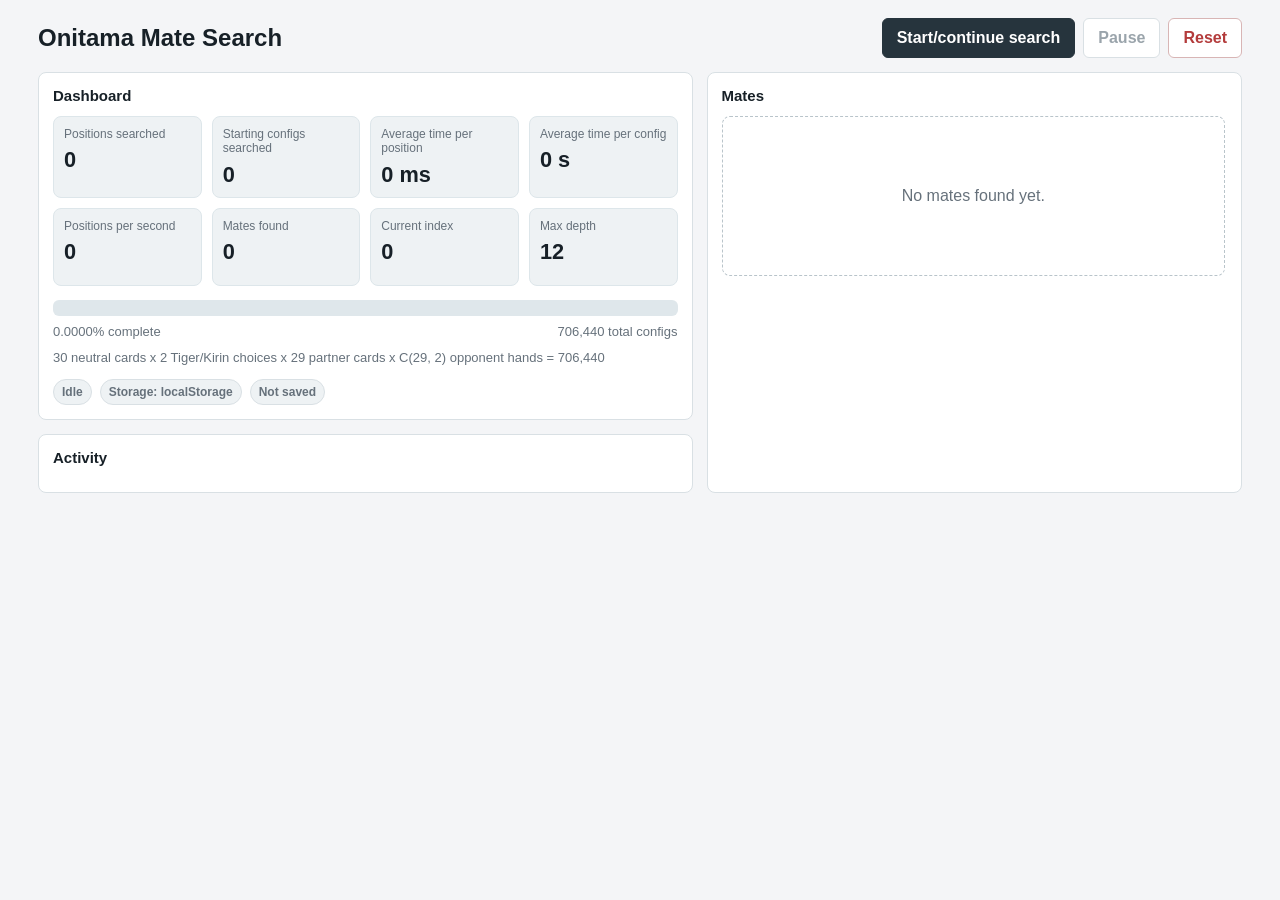
==== matesearch.html @ 2a1e27db "mate finder and small improvements." ====
<!doctype html>
<html lang="en">
<head>
	<meta charset="utf-8">
	<meta name="viewport" content="width=device-width, initial-scale=1">
	<title>Onitama Mate Search</title>
	<style>
		:root {
			color-scheme: light;
			--page: #f4f5f7;
			--panel: #ffffff;
			--panel-soft: #eef2f4;
			--text: #172027;
			--muted: #66717b;
			--line: #d9e0e4;
			--red: #b33b3b;
			--blue: #2d65a3;
			--green: #2f7d55;
			--ink: #26343d;
			--focus: #006d8f;
		}

		* {
			box-sizing: border-box;
		}

		body {
			margin: 0;
			background: var(--page);
			color: var(--text);
			font-family: Arial, Helvetica, sans-serif;
			letter-spacing: 0;
		}

		button {
			border: 1px solid var(--line);
			border-radius: 6px;
			background: #fff;
			color: var(--text);
			cursor: pointer;
			font: inherit;
			font-weight: 700;
			padding: 10px 14px;
		}

		button:disabled {
			color: #9aa4ab;
			cursor: not-allowed;
		}

		button.primary {
			background: var(--ink);
			border-color: var(--ink);
			color: #fff;
		}

		button.danger {
			border-color: #d8b5b5;
			color: var(--red);
		}

		.shell {
			margin: 0 auto;
			max-width: 1240px;
			padding: 18px;
		}

		.topbar {
			align-items: center;
			display: flex;
			gap: 12px;
			justify-content: space-between;
			margin-bottom: 14px;
		}

		h1 {
			font-size: 24px;
			line-height: 1.15;
			margin: 0;
		}

		.actions {
			display: flex;
			flex-wrap: wrap;
			gap: 8px;
			justify-content: flex-end;
		}

		.layout {
			display: grid;
			gap: 14px;
			grid-template-columns: minmax(0, 1.1fr) minmax(360px, 0.9fr);
		}

		.panel {
			background: var(--panel);
			border: 1px solid var(--line);
			border-radius: 8px;
			padding: 14px;
		}

		.panel h2 {
			font-size: 15px;
			margin: 0 0 12px;
		}

		.metricGrid {
			display: grid;
			gap: 10px;
			grid-template-columns: repeat(4, minmax(0, 1fr));
		}

		.metric {
			background: var(--panel-soft);
			border: 1px solid #dde6ea;
			border-radius: 8px;
			min-height: 78px;
			padding: 10px;
		}

		.metricLabel {
			color: var(--muted);
			font-size: 12px;
			line-height: 1.2;
			margin-bottom: 8px;
		}

		.metricValue {
			font-size: clamp(17px, 1.7vw, 23px);
			font-weight: 800;
			line-height: 1.05;
			overflow-wrap: normal;
			white-space: nowrap;
		}

		.progressTrack {
			background: #dfe7eb;
			border-radius: 6px;
			height: 16px;
			overflow: hidden;
		}

		.progressBar {
			background: linear-gradient(90deg, var(--blue), var(--green));
			height: 100%;
			width: 0%;
		}

		.progressMeta {
			color: var(--muted);
			display: flex;
			flex-wrap: wrap;
			font-size: 13px;
			gap: 12px;
			justify-content: space-between;
			margin-top: 8px;
		}

		.statusLine {
			align-items: center;
			display: flex;
			flex-wrap: wrap;
			gap: 8px;
			margin-top: 12px;
		}

		.badge {
			background: #eef2f4;
			border: 1px solid var(--line);
			border-radius: 999px;
			color: var(--muted);
			font-size: 12px;
			font-weight: 700;
			padding: 5px 8px;
		}

		.badge.running {
			background: #e8f4ee;
			border-color: #b9d8c8;
			color: var(--green);
		}

		.badge.red {
			background: #f7ebeb;
			border-color: #dfbcbc;
			color: var(--red);
		}

		.formula {
			color: var(--muted);
			font-size: 13px;
			line-height: 1.45;
			margin-top: 10px;
		}

		.mateList {
			display: grid;
			gap: 8px;
			max-height: calc(100vh - 176px);
			overflow: auto;
			padding-right: 2px;
		}

		.emptyState {
			align-items: center;
			border: 1px dashed #b9c4ca;
			border-radius: 8px;
			color: var(--muted);
			display: flex;
			min-height: 160px;
			justify-content: center;
			padding: 16px;
			text-align: center;
		}

		.mateRow {
			background: #fff;
			border: 1px solid var(--line);
			border-radius: 8px;
			cursor: pointer;
			display: grid;
			gap: 8px;
			padding: 10px;
			text-align: left;
		}

		.mateRow:hover,
		.mateRow:focus {
			border-color: var(--focus);
			outline: none;
		}

		.mateHeader {
			align-items: center;
			display: flex;
			gap: 8px;
			justify-content: space-between;
		}

		.mateTitle {
			font-size: 14px;
			font-weight: 800;
		}

		.mateMeta {
			color: var(--muted);
			font-size: 12px;
			line-height: 1.35;
		}

		.cardStrip {
			display: flex;
			flex-wrap: wrap;
			gap: 6px;
		}

		.cardPill {
			align-items: center;
			background: #f7f8f9;
			border: 1px solid var(--line);
			border-radius: 999px;
			display: inline-flex;
			font-size: 12px;
			font-weight: 700;
			gap: 5px;
			max-width: 170px;
			padding: 3px 8px 3px 4px;
		}

		.cardThumb {
			background-color: #d8e0e5;
			background-position: center;
			background-size: cover;
			border-radius: 999px;
			height: 22px;
			width: 22px;
		}

		.logPanel {
			color: var(--muted);
			font-family: Consolas, "Courier New", monospace;
			font-size: 12px;
			line-height: 1.45;
			max-height: 132px;
			overflow: auto;
			white-space: pre-wrap;
		}

		@media (max-width: 920px) {
			.layout {
				grid-template-columns: 1fr;
			}

			.metricGrid {
				grid-template-columns: repeat(2, minmax(0, 1fr));
			}
		}

		@media (max-width: 560px) {
			.shell {
				padding: 12px;
			}

			.topbar {
				align-items: stretch;
				flex-direction: column;
			}

			.actions {
				justify-content: flex-start;
			}

			.metricGrid {
				grid-template-columns: 1fr;
			}
		}
	</style>
</head>
<body>
	<div class="shell">
		<header class="topbar">
			<h1>Onitama Mate Search</h1>
			<div class="actions">
				<button id="startButton" class="primary" type="button">Start/continue search</button>
				<button id="pauseButton" type="button" disabled>Pause</button>
				<button id="resetButton" class="danger" type="button">Reset</button>
			</div>
		</header>

		<div class="layout">
			<div>
				<section class="panel">
					<h2>Dashboard</h2>
					<div class="metricGrid">
						<div class="metric">
							<div class="metricLabel">Positions searched</div>
							<div id="positionsSearched" class="metricValue">0</div>
						</div>
						<div class="metric">
							<div class="metricLabel">Starting configs searched</div>
							<div id="configsSearched" class="metricValue">0</div>
						</div>
						<div class="metric">
							<div class="metricLabel">Average time per position</div>
							<div id="avgPositionTime" class="metricValue">0 ms</div>
						</div>
						<div class="metric">
							<div class="metricLabel">Average time per config</div>
							<div id="avgConfigTime" class="metricValue">0 s</div>
						</div>
						<div class="metric">
							<div class="metricLabel">Positions per second</div>
							<div id="positionsPerSecond" class="metricValue">0</div>
						</div>
						<div class="metric">
							<div class="metricLabel">Mates found</div>
							<div id="matesFound" class="metricValue">0</div>
						</div>
						<div class="metric">
							<div class="metricLabel">Current index</div>
							<div id="currentIndex" class="metricValue">0</div>
						</div>
						<div class="metric">
							<div class="metricLabel">Max depth</div>
							<div id="maxDepth" class="metricValue">12</div>
						</div>
					</div>

					<div style="margin-top: 14px;">
						<div class="progressTrack" aria-label="Search progress">
							<div id="progressBar" class="progressBar"></div>
						</div>
						<div class="progressMeta">
							<span id="percentComplete">0.0000% complete</span>
							<span id="totalConfigs">0 total configs</span>
						</div>
						<div class="formula" id="configFormula"></div>
						<div class="statusLine">
							<span id="runStatus" class="badge">Idle</span>
							<span id="storageStatus" class="badge">Storage pending</span>
							<span id="lastSaved" class="badge">Not saved</span>
						</div>
					</div>
				</section>

				<section class="panel" style="margin-top: 14px;">
					<h2>Activity</h2>
					<div id="activityLog" class="logPanel"></div>
				</section>
			</div>

			<section class="panel">
				<h2>Mates</h2>
				<div id="mateList" class="mateList"></div>
			</section>
		</div>
	</div>

	<script id="mateSearchWorker" type="javascript/worker">
const RED = 1;
const BLUE = -1;
const EMPTY = 0;
const RED_PAWN = 1;
const RED_MASTER = 2;
const BLUE_PAWN = -1;
const BLUE_MASTER = -2;
const TIGER = 1;
const KIRIN = 21;
const BLUE_TEMPLE = 2;
const RED_TEMPLE = 22;
const MATE_SCORE = 1000000;
const TT_EXACT = 0;
const TT_LOWER = 1;
const TT_UPPER = 2;
const TOTAL_CONFIGS = 706440;
const STARTING_BOARD_STATE = "ppmpp" + "e".repeat(15) + "PPMPP";
const START_BOARD = new Int8Array([
	BLUE_PAWN, BLUE_PAWN, BLUE_MASTER, BLUE_PAWN, BLUE_PAWN,
	EMPTY, EMPTY, EMPTY, EMPTY, EMPTY,
	EMPTY, EMPTY, EMPTY, EMPTY, EMPTY,
	EMPTY, EMPTY, EMPTY, EMPTY, EMPTY,
	RED_PAWN, RED_PAWN, RED_MASTER, RED_PAWN, RED_PAWN
]);
const CARD_NAMES = [
	"monkey", "tiger", "dragon", "crab", "elephant", "mantis", "crane", "boar",
	"horse", "ox", "cobra", "eel", "rooster", "goose", "frog", "rabbit",
	"fox", "dog", "giraffe", "panda", "bear", "kirin", "sea snake", "viper",
	"phoenix", "mouse", "rat", "turtle", "tanuki", "iguana", "sable", "otter"
];
const CARD_START_COLORS = [
	BLUE, BLUE, RED, BLUE, RED, RED, BLUE, RED,
	RED, BLUE, RED, BLUE, RED, BLUE, RED, BLUE,
	RED, BLUE, BLUE, RED, BLUE, RED, BLUE, RED,
	BLUE, BLUE, RED, RED, BLUE, RED, BLUE, RED
];
const RAW_CARD_MOVES = [
	["fr","br","fl","bl"],
	["ff","b"],
	["frr","fll","br","bl"],
	["f","rr","ll"],
	["l","r","fl","fr"],
	["fl","fr","b"],
	["f","br","bl"],
	["l","r","f"],
	["l","f","b"],
	["r","b","f"],
	["l","br","fr"],
	["r","bl","fl"],
	["l","r","bl","fr"],
	["l","r","fl","br"],
	["ll","br","fl"],
	["bl","rr","fr"],
	["fr","r","br"],
	["fl","l","bl"],
	["frr","fll","b"],
	["f","fr","bl"],
	["fl","f","br"],
	["ffl","ffr","bb"],
	["f","rr","bl"],
	["f","ll","br"],
	["ll","rr","fr","fl"],
	["r","f","bl"],
	["l","f","br"],
	["rr","ll","bl","br"],
	["f","frr","bl"],
	["f","fll","br"],
	["ll","bl","fr"],
	["rr","br","fl"]
];

let moveTable = null;
let zobrist = null;
let shouldStop = false;

function twoDigit(value){
	return value < 10 ? "0" + value : String(value);
}

function colorChar(color){
	return color == RED ? "R" : "B";
}

function cardLabel(card){
	return twoDigit(card) + ":" + CARD_NAMES[card];
}

function sortedPair(a, b){
	return a <= b ? [a, b] : [b, a];
}

function moveVector(rawMove){
	let forward = 0;
	let backward = 0;
	let right = 0;
	let left = 0;
	for(let i = 0; i < rawMove.length; i++){
		const part = rawMove[i];
		if(part == "f") forward++;
		else if(part == "b") backward++;
		else if(part == "r") right++;
		else if(part == "l") left++;
	}
	return {forward, backward, right, left};
}

function buildMoveTable(){
	const tables = [];
	for(const color of [RED, BLUE]){
		const colorTable = [];
		for(let card = 0; card < RAW_CARD_MOVES.length; card++){
			const cardTable = [];
			for(let square = 0; square < 25; square++){
				const row = Math.floor(square / 5);
				const col = square % 5;
				const targets = [];
				for(const rawMove of RAW_CARD_MOVES[card]){
					const vector = moveVector(rawMove);
					let targetRow;
					let targetCol;
					if(color == BLUE){
						targetRow = row + vector.forward - vector.backward;
						targetCol = col - vector.right + vector.left;
					} else {
						targetRow = row - vector.forward + vector.backward;
						targetCol = col + vector.right - vector.left;
					}
					if(targetRow >= 0 && targetRow < 5 && targetCol >= 0 && targetCol < 5){
						targets.push(targetRow * 5 + targetCol);
					}
				}
				cardTable[square] = targets;
			}
			colorTable[card] = cardTable;
		}
		tables.push(colorTable);
	}
	return tables;
}

function createZobrist(){
	let seed = 0x9e3779b9;
	const nextRand32 = () => {
		seed = (seed + 0x6d2b79f5) | 0;
		let t = seed;
		t = Math.imul(t ^ (t >>> 15), t | 1);
		t ^= t + Math.imul(t ^ (t >>> 7), t | 61);
		return (t ^ (t >>> 14)) >>> 0;
	};
	const pieceA = [];
	const pieceB = [];
	for(let square = 0; square < 25; square++){
		pieceA[square] = [];
		pieceB[square] = [];
		for(let piece = 0; piece < 5; piece++){
			pieceA[square][piece] = nextRand32();
			pieceB[square][piece] = nextRand32();
		}
	}
	const cardA = [];
	const cardB = [];
	for(let slot = 0; slot < 5; slot++){
		cardA[slot] = [];
		cardB[slot] = [];
		for(let card = 0; card < 32; card++){
			cardA[slot][card] = nextRand32();
			cardB[slot][card] = nextRand32();
		}
	}
	return {
		pieceA,
		pieceB,
		cardA,
		cardB,
		turnA: [nextRand32(), nextRand32()],
		turnB: [nextRand32(), nextRand32()]
	};
}

function ensureTables(){
	if(!moveTable) moveTable = buildMoveTable();
	if(!zobrist) zobrist = createZobrist();
}

function pieceIndex(piece){
	if(piece == RED_PAWN) return 1;
	if(piece == RED_MASTER) return 2;
	if(piece == BLUE_PAWN) return 3;
	if(piece == BLUE_MASTER) return 4;
	return 0;
}

function xorPiece(search, square, piece){
	const index = pieceIndex(piece);
	if(index == 0) return;
	search.hashA = (search.hashA ^ zobrist.pieceA[square][index]) >>> 0;
	search.hashB = (search.hashB ^ zobrist.pieceB[square][index]) >>> 0;
}

function xorCard(search, slot, card){
	search.hashA = (search.hashA ^ zobrist.cardA[slot][card]) >>> 0;
	search.hashB = (search.hashB ^ zobrist.cardB[slot][card]) >>> 0;
}

function xorTurn(search, turn){
	const index = turn == RED ? 0 : 1;
	search.hashA = (search.hashA ^ zobrist.turnA[index]) >>> 0;
	search.hashB = (search.hashB ^ zobrist.turnB[index]) >>> 0;
}

function hashKey(search, ply){
	return search.hashA.toString(36) + ":" + search.hashB.toString(36) + ":" + ply;
}

function encodeMove(slot, start, target){
	return slot | (start << 3) | (target << 8);
}

function moveSlot(move){
	return move & 7;
}

function moveStart(move){
	return (move >> 3) & 31;
}

function moveTarget(move){
	return (move >> 8) & 31;
}

function createSearch(config){
	ensureTables();
	const search = {
		board: new Int8Array(START_BOARD),
		cards: new Int8Array([config.redCards[0], config.redCards[1], config.blueCards[0], config.blueCards[1], config.neutral]),
		turn: config.startingPlayer,
		root: config.startingPlayer,
		redMaster: RED_TEMPLE,
		blueMaster: BLUE_TEMPLE,
		hashA: 0,
		hashB: 0,
		tt: new Map()
	};
	for(let i = 0; i < 25; i++) xorPiece(search, i, search.board[i]);
	for(let i = 0; i < 5; i++) xorCard(search, i, search.cards[i]);
	xorTurn(search, search.turn);
	return search;
}

function terminalScore(search, ply){
	if(search.blueMaster < 0 || search.redMaster == BLUE_TEMPLE){
		return search.root == RED ? MATE_SCORE - ply : -MATE_SCORE + ply;
	}
	if(search.redMaster < 0 || search.blueMaster == RED_TEMPLE){
		return search.root == BLUE ? MATE_SCORE - ply : -MATE_SCORE + ply;
	}
	return null;
}

function generateMoves(search){
	const colorIndex = search.turn == RED ? 0 : 1;
	const firstSlot = search.turn == RED ? 0 : 2;
	const moves = [];
	for(let start = 0; start < 25; start++){
		const piece = search.board[start];
		if(piece == EMPTY) continue;
		if(search.turn == RED && piece < 0) continue;
		if(search.turn == BLUE && piece > 0) continue;
		for(let slot = firstSlot; slot < firstSlot + 2; slot++){
			const card = search.cards[slot];
			const targets = moveTable[colorIndex][card][start];
			for(let i = 0; i < targets.length; i++){
				const target = targets[i];
				const targetPiece = search.board[target];
				if(targetPiece == EMPTY || (targetPiece > 0) != (piece > 0)){
					moves.push(encodeMove(slot, start, target));
				}
			}
		}
	}
	return moves;
}

function moveHeuristic(search, move, ttMove){
	if(move == ttMove) return 100000000;
	const start = moveStart(move);
	const target = moveTarget(move);
	const movingPiece = search.board[start];
	const targetPiece = search.board[target];
	let score = 0;
	if(targetPiece != EMPTY) score += Math.abs(targetPiece) == 2 ? 50000 : 10000;
	if(search.turn == RED && movingPiece == RED_MASTER && target == BLUE_TEMPLE) score += 90000;
	if(search.turn == BLUE && movingPiece == BLUE_MASTER && target == RED_TEMPLE) score += 90000;
	if(target == 6 || target == 7 || target == 8 || target == 11 || target == 12 || target == 13 || target == 16 || target == 17 || target == 18) score += 25;
	return score;
}

function orderMoves(search, moves, ttMove){
	moves.sort((a, b) => moveHeuristic(search, b, ttMove) - moveHeuristic(search, a, ttMove));
}

function makeMove(search, move){
	const slot = moveSlot(move);
	const start = moveStart(move);
	const target = moveTarget(move);
	const movingPiece = search.board[start];
	const capturedPiece = search.board[target];
	const oldSlotCard = search.cards[slot];
	const oldNeutralCard = search.cards[4];
	const undo = {
		move,
		movingPiece,
		capturedPiece,
		oldSlotCard,
		oldNeutralCard,
		oldTurn: search.turn,
		oldRedMaster: search.redMaster,
		oldBlueMaster: search.blueMaster,
		hashA: search.hashA,
		hashB: search.hashB
	};

	xorPiece(search, start, movingPiece);
	if(capturedPiece != EMPTY) xorPiece(search, target, capturedPiece);
	search.board[start] = EMPTY;
	search.board[target] = movingPiece;
	xorPiece(search, target, movingPiece);

	if(movingPiece == RED_MASTER) search.redMaster = target;
	else if(movingPiece == BLUE_MASTER) search.blueMaster = target;
	if(capturedPiece == RED_MASTER) search.redMaster = -1;
	else if(capturedPiece == BLUE_MASTER) search.blueMaster = -1;

	xorCard(search, slot, oldSlotCard);
	xorCard(search, 4, oldNeutralCard);
	search.cards[slot] = oldNeutralCard;
	search.cards[4] = oldSlotCard;
	xorCard(search, slot, search.cards[slot]);
	xorCard(search, 4, search.cards[4]);

	xorTurn(search, search.turn);
	search.turn = -search.turn;
	xorTurn(search, search.turn);
	return undo;
}

function unmakeMove(search, undo){
	const move = undo.move;
	search.board[moveStart(move)] = undo.movingPiece;
	search.board[moveTarget(move)] = undo.capturedPiece;
	search.cards[moveSlot(move)] = undo.oldSlotCard;
	search.cards[4] = undo.oldNeutralCard;
	search.turn = undo.oldTurn;
	search.redMaster = undo.oldRedMaster;
	search.blueMaster = undo.oldBlueMaster;
	search.hashA = undo.hashA;
	search.hashB = undo.hashB;
}

function alphaBeta(search, depth, alpha, beta, ply, stats){
	stats.nodes++;
	if(stats.nodes >= stats.nextProgressNode){
		postMessage({
			type: "progress",
			index: stats.configIndex,
			activeNodes: stats.nodes,
			activeElapsedMs: performance.now() - stats.startedAt
		});
		while(stats.nodes >= stats.nextProgressNode){
			stats.nextProgressNode += stats.progressNodes;
		}
	}

	const terminal = terminalScore(search, ply);
	if(terminal !== null){
		stats.leaves++;
		return {score: terminal, move: 0};
	}
	if(depth == 0){
		stats.leaves++;
		return {score: 0, move: 0};
	}

	const alphaOrig = alpha;
	const betaOrig = beta;
	const key = hashKey(search, ply);
	const entry = search.tt.get(key);
	let ttMove = 0;
	if(entry){
		ttMove = entry.move;
		if(entry.depth >= depth){
			stats.ttHits++;
			if(entry.flag == TT_EXACT) return {score: entry.score, move: entry.move};
			if(entry.flag == TT_LOWER) alpha = Math.max(alpha, entry.score);
			else if(entry.flag == TT_UPPER) beta = Math.min(beta, entry.score);
			if(alpha >= beta) return {score: entry.score, move: entry.move};
		}
	}

	const moves = generateMoves(search);
	if(moves.length == 0){
		stats.leaves++;
		return {score: 0, move: 0};
	}
	orderMoves(search, moves, ttMove);

	const maximizing = search.turn == search.root;
	let bestMove = moves[0];
	let bestScore = maximizing ? -MATE_SCORE - 1 : MATE_SCORE + 1;
	for(let i = 0; i < moves.length; i++){
		const move = moves[i];
		const undo = makeMove(search, move);
		const child = alphaBeta(search, depth - 1, alpha, beta, ply + 1, stats);
		unmakeMove(search, undo);
		if(maximizing){
			if(child.score > bestScore){
				bestScore = child.score;
				bestMove = move;
			}
			alpha = Math.max(alpha, bestScore);
		} else {
			if(child.score < bestScore){
				bestScore = child.score;
				bestMove = move;
			}
			beta = Math.min(beta, bestScore);
		}
		if(alpha >= beta){
			stats.cutoffs++;
			break;
		}
	}

	let flag = TT_EXACT;
	if(bestScore <= alphaOrig) flag = TT_UPPER;
	else if(bestScore >= betaOrig) flag = TT_LOWER;
	search.tt.set(key, {depth, score: bestScore, flag, move: bestMove});
	return {score: bestScore, move: bestMove};
}

function describeMove(search, move){
	if(!move) return {};
	const slot = moveSlot(move);
	const start = moveStart(move);
	const target = moveTarget(move);
	return {
		color: colorChar(search.turn),
		card: cardLabel(search.cards[slot]),
		from: start,
		to: target,
		from_coord: squareCoord(start),
		to_coord: squareCoord(target)
	};
}

function squareCoord(square){
	return String.fromCharCode("A".charCodeAt(0) + (square % 5)) + (Math.floor(square / 5) + 1);
}

function configId(config){
	return "R" + twoDigit(config.redCards[0]) + twoDigit(config.redCards[1]) +
		"-B" + twoDigit(config.blueCards[0]) + twoDigit(config.blueCards[1]) +
		"-N" + twoDigit(config.neutral) + "-" + colorChar(config.startingPlayer);
}

function gameState(config){
	return STARTING_BOARD_STATE +
		twoDigit(config.redCards[0]) + "-" + twoDigit(config.redCards[1]) + "-" +
		twoDigit(config.blueCards[0]) + "-" + twoDigit(config.blueCards[1]) + "-" +
		twoDigit(config.neutral) + "X" + colorChar(config.startingPlayer);
}

function solveConfig(config, maxDepth, progressNodes){
	const search = createSearch(config);
	const startedAt = performance.now();
	const stats = {
		nodes: 0,
		leaves: 0,
		cutoffs: 0,
		ttHits: 0,
		startedAt,
		configIndex: config.index,
		progressNodes: Math.max(1, progressNodes),
		nextProgressNode: Math.max(1, progressNodes)
	};
	let best = {score: 0, move: 0};
	let foundDepth = 0;
	for(let depth = 1; depth <= maxDepth; depth++){
		best = alphaBeta(search, depth, 0, 1, 0, stats);
		if(best.score > 0){
			foundDepth = depth;
			break;
		}
	}
	const elapsedMs = performance.now() - startedAt;
	const result = {
		config_index: config.index,
		config_id: configId(config),
		game_state: gameState(config),
		starting_player: colorChar(config.startingPlayer),
		red_cards: config.redCards.map(cardLabel),
		blue_cards: config.blueCards.map(cardLabel),
		neutral: cardLabel(config.neutral),
		max_depth: maxDepth,
		nodes: stats.nodes,
		leaves: stats.leaves,
		cutoffs: stats.cutoffs,
		tt_hits: stats.ttHits,
		elapsed_ms: elapsedMs,
		mate_found: best.score > 0
	};
	if(best.score > 0){
		result.mate_plies = MATE_SCORE - best.score;
		result.search_depth = foundDepth;
		result.first_move = describeMove(search, best.move);
		result.principal_variation = extractPrincipalVariationFromSearch(config, foundDepth, search.tt);
	}
	return result;
}

function extractPrincipalVariationFromSearch(config, depth, tt){
	const search = createSearch(config);
	search.tt = tt;
	const line = [];
	for(let ply = 0; ply < depth; ply++){
		if(terminalScore(search, ply) !== null) break;
		const entry = search.tt.get(hashKey(search, ply));
		if(!entry || !entry.move) break;
		line.push(describeMove(search, entry.move));
		makeMove(search, entry.move);
	}
	return line;
}

function* iterConfigs(startIndex){
	let index = -1;
	const specials = [TIGER, KIRIN];
	const allCards = Array.from({length: 32}, (_, i) => i);
	for(const neutral of allCards){
		if(neutral == TIGER || neutral == KIRIN) continue;
		const startingPlayer = CARD_START_COLORS[neutral];
		const partners = allCards.filter(card => card != neutral && card != TIGER && card != KIRIN);
		for(const special of specials){
			for(const partner of partners){
				const startingHand = sortedPair(special, partner);
				const remaining = allCards.filter(card => card != neutral && card != startingHand[0] && card != startingHand[1]);
				for(let i = 0; i < remaining.length - 1; i++){
					for(let j = i + 1; j < remaining.length; j++){
						index++;
						if(index < startIndex) continue;
						const otherHand = [remaining[i], remaining[j]];
						yield {
							index,
							redCards: startingPlayer == RED ? startingHand : otherHand,
							blueCards: startingPlayer == BLUE ? startingHand : otherHand,
							neutral,
							startingPlayer
						};
					}
				}
			}
		}
	}
}

self.onmessage = function(event){
	const message = event.data;
	if(message.type == "stop"){
		shouldStop = true;
		return;
	}
	if(message.type != "start") return;
	shouldStop = false;
	ensureTables();
	const maxDepth = message.maxDepth || 12;
	const progressNodes = message.progressNodes || 100000;
	for(const config of iterConfigs(message.nextIndex || 0)){
		if(shouldStop) break;
		const result = solveConfig(config, maxDepth, progressNodes);
		postMessage({type: "result", result});
	}
	postMessage({type: shouldStop ? "paused" : "done"});
};
	</script>

	<script>
const TOTAL_CONFIGS = 706440;
const TOTAL_CONFIG_MATH = "30 neutral cards x 2 Tiger/Kirin choices x 29 partner cards x C(29, 2) opponent hands = 706,440";
const STORAGE_KEY = "onitamaMateSearch.progress.v1";
const STORAGE_FILE = "onitama-matesearch-progress.json";
const MAX_DEPTH = 12;
const PROGRESS_NODES = 100000;

let progress = createEmptyProgress();
let worker = null;
let active = {nodes: 0, elapsedMs: 0, index: 0};
let runStartedAt = 0;
let storageMode = "localStorage";
let saveQueue = Promise.resolve();

const elements = {
	startButton: document.getElementById("startButton"),
	pauseButton: document.getElementById("pauseButton"),
	resetButton: document.getElementById("resetButton"),
	positionsSearched: document.getElementById("positionsSearched"),
	configsSearched: document.getElementById("configsSearched"),
	avgPositionTime: document.getElementById("avgPositionTime"),
	avgConfigTime: document.getElementById("avgConfigTime"),
	positionsPerSecond: document.getElementById("positionsPerSecond"),
	matesFound: document.getElementById("matesFound"),
	currentIndex: document.getElementById("currentIndex"),
	maxDepth: document.getElementById("maxDepth"),
	progressBar: document.getElementById("progressBar"),
	percentComplete: document.getElementById("percentComplete"),
	totalConfigs: document.getElementById("totalConfigs"),
	configFormula: document.getElementById("configFormula"),
	runStatus: document.getElementById("runStatus"),
	storageStatus: document.getElementById("storageStatus"),
	lastSaved: document.getElementById("lastSaved"),
	activityLog: document.getElementById("activityLog"),
	mateList: document.getElementById("mateList")
};

function createEmptyProgress(){
	return {
		nextIndex: 0,
		configsSearched: 0,
		positionsSearched: 0,
		totalSearchTimeMs: 0,
		mates: [],
		lastSavedAt: ""
	};
}

function sanitizeProgress(input){
	const fallback = createEmptyProgress();
	if(!input || typeof input != "object") return fallback;
	const nextIndex = clampInteger(input.nextIndex ?? input.configsSearched, 0, TOTAL_CONFIGS);
	return {
		nextIndex,
		configsSearched: clampInteger(input.configsSearched ?? nextIndex, 0, TOTAL_CONFIGS),
		positionsSearched: Math.max(0, Number(input.positionsSearched) || 0),
		totalSearchTimeMs: Math.max(0, Number(input.totalSearchTimeMs) || 0),
		mates: Array.isArray(input.mates) ? input.mates : [],
		lastSavedAt: typeof input.lastSavedAt == "string" ? input.lastSavedAt : ""
	};
}

function clampInteger(value, min, max){
	const number = Math.floor(Number(value) || 0);
	return Math.max(min, Math.min(max, number));
}

async function loadProgress(){
	const opfs = await readOpfsProgress();
	if(opfs) return sanitizeProgress(opfs);
	try {
		const local = localStorage.getItem(STORAGE_KEY);
		if(local) return sanitizeProgress(JSON.parse(local));
	} catch (error) {
		log("Unable to read localStorage progress: " + error.message);
	}
	return createEmptyProgress();
}

async function readOpfsProgress(){
	if(!navigator.storage || !navigator.storage.getDirectory) return null;
	try {
		const root = await navigator.storage.getDirectory();
		const handle = await root.getFileHandle(STORAGE_FILE);
		const file = await handle.getFile();
		if(!file.size) return null;
		storageMode = "browser local file";
		return JSON.parse(await file.text());
	} catch (error) {
		return null;
	}
}

function queueSave(){
	const snapshot = JSON.stringify(progress);
	saveQueue = saveQueue.then(() => writeProgressSnapshot(snapshot)).catch((error) => {
		log("Progress save failed: " + error.message);
	});
}

async function writeProgressSnapshot(snapshot){
	try {
		localStorage.setItem(STORAGE_KEY, snapshot);
		storageMode = storageMode == "browser local file" ? storageMode : "localStorage";
	} catch (error) {
		log("Unable to write localStorage progress: " + error.message);
	}
	if(navigator.storage && navigator.storage.getDirectory){
		try {
			const root = await navigator.storage.getDirectory();
			const handle = await root.getFileHandle(STORAGE_FILE, {create: true});
			const writable = await handle.createWritable();
			await writable.write(snapshot);
			await writable.close();
			storageMode = "browser local file";
		} catch (error) {
			if(storageMode != "localStorage") log("Browser local file save failed; using localStorage.");
			storageMode = "localStorage";
		}
	}
	render();
}

function formatInteger(value){
	return Math.floor(value).toLocaleString();
}

function formatMs(value){
	if(!isFinite(value) || value <= 0) return "0 ms";
	if(value < 1) return value.toFixed(3) + " ms";
	if(value < 1000) return value.toFixed(2) + " ms";
	return (value / 1000).toFixed(2) + " s";
}

function formatSeconds(value){
	if(!isFinite(value) || value <= 0) return "0 s";
	if(value < 1000) return (value / 1000).toFixed(3) + " s";
	return (value / 1000).toFixed(2) + " s";
}

function render(){
	const livePositions = progress.positionsSearched + active.nodes;
	const liveTime = progress.totalSearchTimeMs + active.elapsedMs;
	const configsDone = progress.configsSearched;
	const percent = (configsDone / TOTAL_CONFIGS) * 100;
	const avgPositionMs = livePositions > 0 ? liveTime / livePositions : 0;
	const avgConfigMs = configsDone > 0 ? progress.totalSearchTimeMs / configsDone : 0;
	const rate = liveTime > 0 ? livePositions / (liveTime / 1000) : 0;

	elements.positionsSearched.textContent = formatInteger(livePositions);
	elements.configsSearched.textContent = formatInteger(configsDone);
	elements.avgPositionTime.textContent = formatMs(avgPositionMs);
	elements.avgConfigTime.textContent = formatSeconds(avgConfigMs);
	elements.positionsPerSecond.textContent = formatInteger(rate);
	elements.matesFound.textContent = formatInteger(progress.mates.length);
	elements.currentIndex.textContent = worker ? formatInteger(active.index) : formatInteger(progress.nextIndex);
	elements.maxDepth.textContent = String(MAX_DEPTH);
	elements.progressBar.style.width = Math.min(100, percent).toFixed(6) + "%";
	elements.percentComplete.textContent = percent.toFixed(4) + "% complete";
	elements.totalConfigs.textContent = formatInteger(TOTAL_CONFIGS) + " total configs";
	elements.configFormula.textContent = TOTAL_CONFIG_MATH;
	elements.storageStatus.textContent = "Storage: " + storageMode;
	elements.lastSaved.textContent = progress.lastSavedAt ? "Saved: " + new Date(progress.lastSavedAt).toLocaleTimeString() : "Not saved";
	elements.runStatus.textContent = worker ? "Running" : "Idle";
	elements.runStatus.className = worker ? "badge running" : "badge";
	elements.startButton.disabled = Boolean(worker) || progress.nextIndex >= TOTAL_CONFIGS;
	elements.pauseButton.disabled = !worker;
	renderMateList();
}

function renderMateList(){
	if(progress.mates.length == 0){
		elements.mateList.innerHTML = '<div class="emptyState">No mates found yet.</div>';
		return;
	}
	const latestFirst = progress.mates.slice().reverse();
	elements.mateList.innerHTML = latestFirst.map((mate, index) => {
		const firstMove = mate.first_move ? formatMove(mate.first_move) : "No move";
		const sideClass = mate.starting_player == "R" ? "red" : "running";
		const redCards = mate.red_cards.map(cardPill).join("");
		const blueCards = mate.blue_cards.map(cardPill).join("");
		return `
			<button type="button" class="mateRow" data-mate="${progress.mates.length - 1 - index}">
				<div class="mateHeader">
					<span class="mateTitle">Mate in ${mate.mate_plies} - ${mate.config_id}</span>
					<span class="badge ${sideClass}">${mate.starting_player}</span>
				</div>
				<div class="mateMeta">First move: ${escapeHtml(firstMove)} | Nodes: ${formatInteger(mate.nodes)} | Time: ${formatSeconds(mate.elapsed_ms)}</div>
				<div class="cardStrip">${redCards}${blueCards}${cardPill(mate.neutral)}</div>
			</button>
		`;
	}).join("");
}

function cardPill(label){
	const name = label.split(":").slice(1).join(":");
	return `<span class="cardPill"><span class="cardThumb" style="background-image: url('images/${escapeAttribute(name)}.jpeg')"></span>${escapeHtml(label)}</span>`;
}

function formatMove(move){
	return move.color + " " + move.card + " " + move.from_coord + "->" + move.to_coord;
}

function escapeHtml(value){
	return String(value).replace(/[&<>"']/g, (char) => ({
		"&": "&amp;",
		"<": "&lt;",
		">": "&gt;",
		'"': "&quot;",
		"'": "&#39;"
	}[char]));
}

function escapeAttribute(value){
	return escapeHtml(value).replace(/`/g, "&#96;");
}

function startSearch(){
	if(worker || progress.nextIndex >= TOTAL_CONFIGS) return;
	active = {nodes: 0, elapsedMs: 0, index: progress.nextIndex};
	runStartedAt = performance.now();
	const workerSource = document.getElementById("mateSearchWorker").textContent;
	worker = new Worker(URL.createObjectURL(new Blob([workerSource], {type: "text/javascript"})));
	worker.onmessage = handleWorkerMessage;
	worker.onerror = (event) => {
		log("Worker error: " + event.message);
		stopWorker();
		render();
	};
	worker.postMessage({type: "start", nextIndex: progress.nextIndex, maxDepth: MAX_DEPTH, progressNodes: PROGRESS_NODES});
	log("Search started at config " + progress.nextIndex + ".");
	render();
}

function pauseSearch(){
	if(!worker) return;
	stopWorker();
	log("Search paused.");
	render();
}

function stopWorker(){
	if(worker){
		worker.terminate();
		worker = null;
	}
	active = {nodes: 0, elapsedMs: 0, index: progress.nextIndex};
}

function handleWorkerMessage(event){
	const message = event.data;
	if(message.type == "progress"){
		active = {
			nodes: message.activeNodes,
			elapsedMs: message.activeElapsedMs,
			index: message.index
		};
		render();
		return;
	}
	if(message.type == "result"){
		const result = message.result;
		progress.nextIndex = result.config_index + 1;
		progress.configsSearched = Math.max(progress.configsSearched + 1, progress.nextIndex);
		progress.positionsSearched += result.nodes;
		progress.totalSearchTimeMs += result.elapsed_ms;
		progress.lastSavedAt = new Date().toISOString();
		active = {nodes: 0, elapsedMs: 0, index: progress.nextIndex};
		if(result.mate_found){
			progress.mates.push(result);
			log("PING mate found: " + result.config_id + " mate in " + result.mate_plies + ".");
		}
		queueSave();
		render();
		return;
	}
	if(message.type == "done"){
		log("Search complete.");
		stopWorker();
		render();
		return;
	}
	if(message.type == "paused"){
		stopWorker();
		render();
	}
}

function resetProgress(){
	if(worker) stopWorker();
	if(!confirm("Reset mate search progress?")) return;
	progress = createEmptyProgress();
	active = {nodes: 0, elapsedMs: 0, index: 0};
	progress.lastSavedAt = new Date().toISOString();
	queueSave();
	log("Progress reset.");
	render();
}

function openMate(index){
	const mate = progress.mates[index];
	if(!mate) return;
	const ai = mate.starting_player;
	const player = ai == "R" ? "B" : "R";
	const url = "index.html?state=" + encodeURIComponent(mate.game_state) + "&ai=" + ai + "&player=" + player;
	window.open(url, "_blank");
}

function log(message){
	const timestamp = new Date().toLocaleTimeString();
	elements.activityLog.textContent = "[" + timestamp + "] " + message + "\n" + elements.activityLog.textContent;
}

elements.startButton.addEventListener("click", startSearch);
elements.pauseButton.addEventListener("click", pauseSearch);
elements.resetButton.addEventListener("click", resetProgress);
elements.mateList.addEventListener("click", (event) => {
	const row = event.target.closest(".mateRow");
	if(!row) return;
	openMate(Number(row.getAttribute("data-mate")));
});

(async function init(){
	progress = await loadProgress();
	elements.totalConfigs.textContent = formatInteger(TOTAL_CONFIGS) + " total configs";
	render();
})();
	</script>
</body>
</html>
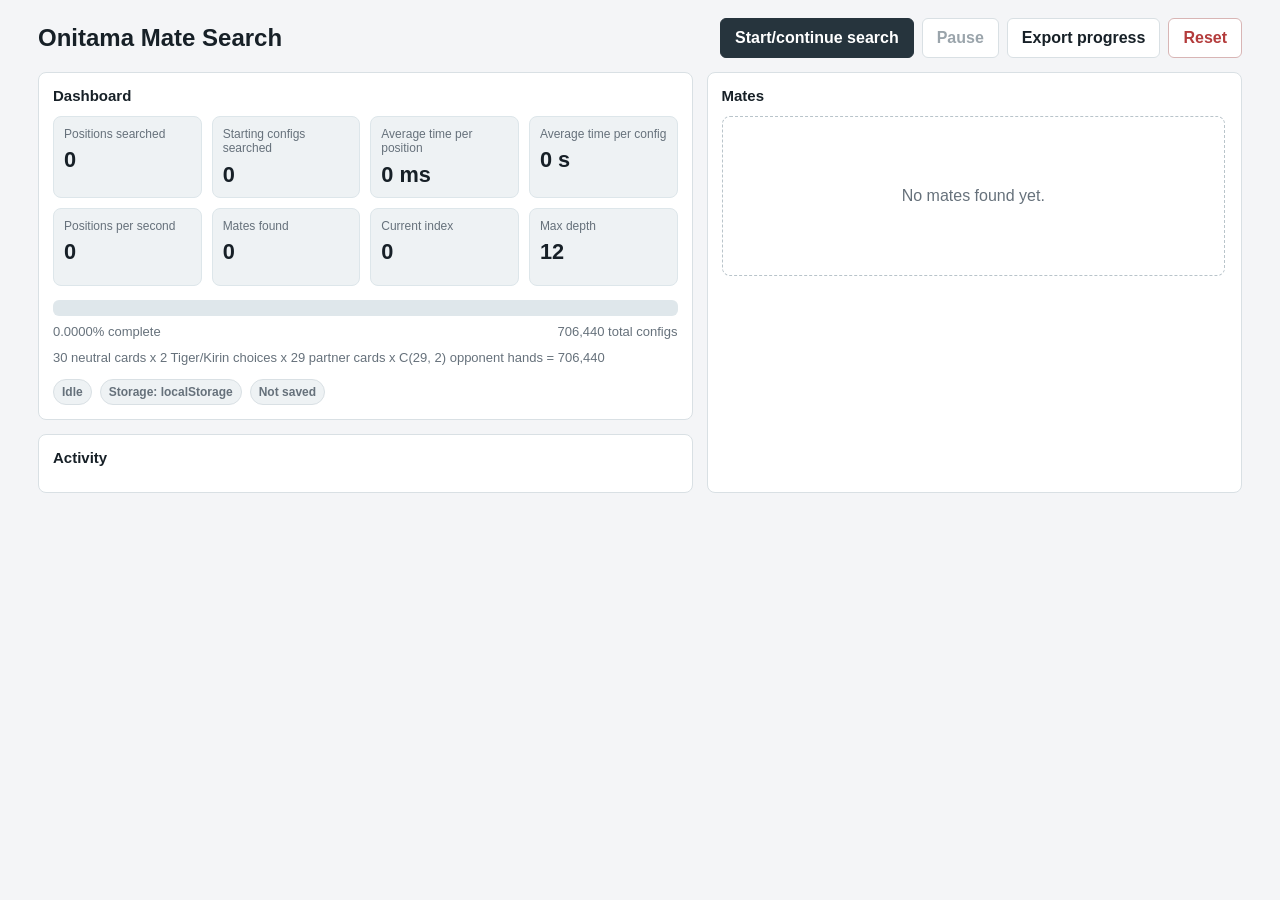
==== commit 14846f2e: "super optimized minimax (14 plies in 5 seconds)" ====
--- a/matesearch.html
+++ b/matesearch.html
@@ -323,6 +323,7 @@
 			<div class="actions">
 				<button id="startButton" class="primary" type="button">Start/continue search</button>
 				<button id="pauseButton" type="button" disabled>Pause</button>
+				<button id="exportButton" type="button">Export progress</button>
 				<button id="resetButton" class="danger" type="button">Reset</button>
 			</div>
 		</header>
@@ -1000,6 +1001,7 @@
 const elements = {
 	startButton: document.getElementById("startButton"),
 	pauseButton: document.getElementById("pauseButton"),
+	exportButton: document.getElementById("exportButton"),
 	resetButton: document.getElementById("resetButton"),
 	positionsSearched: document.getElementById("positionsSearched"),
 	configsSearched: document.getElementById("configsSearched"),
@@ -1224,6 +1226,40 @@
 	render();
 }
 
+async function exportProgress(){
+	await saveQueue;
+	const snapshot = JSON.stringify(progress, null, 2) + "\n";
+	const suggestedName = "onitama-matesearch-progress-" + new Date().toISOString().slice(0, 10) + ".json";
+	if(window.showSaveFilePicker){
+		try {
+			const handle = await window.showSaveFilePicker({
+				suggestedName,
+				types: [{
+					description: "JSON files",
+					accept: {"application/json": [".json"]}
+				}]
+			});
+			const writable = await handle.createWritable();
+			await writable.write(snapshot);
+			await writable.close();
+			log("Progress exported to " + handle.name + ".");
+			return;
+		} catch (error) {
+			if(error && error.name == "AbortError") return;
+			log("File export failed; downloading JSON instead.");
+		}
+	}
+	const url = URL.createObjectURL(new Blob([snapshot], {type: "application/json"}));
+	const link = document.createElement("a");
+	link.href = url;
+	link.download = suggestedName;
+	document.body.appendChild(link);
+	link.click();
+	link.remove();
+	URL.revokeObjectURL(url);
+	log("Progress download started.");
+}
+
 function stopWorker(){
 	if(worker){
 		worker.terminate();
@@ -1298,6 +1334,7 @@
 
 elements.startButton.addEventListener("click", startSearch);
 elements.pauseButton.addEventListener("click", pauseSearch);
+elements.exportButton.addEventListener("click", exportProgress);
 elements.resetButton.addEventListener("click", resetProgress);
 elements.mateList.addEventListener("click", (event) => {
 	const row = event.target.closest(".mateRow");
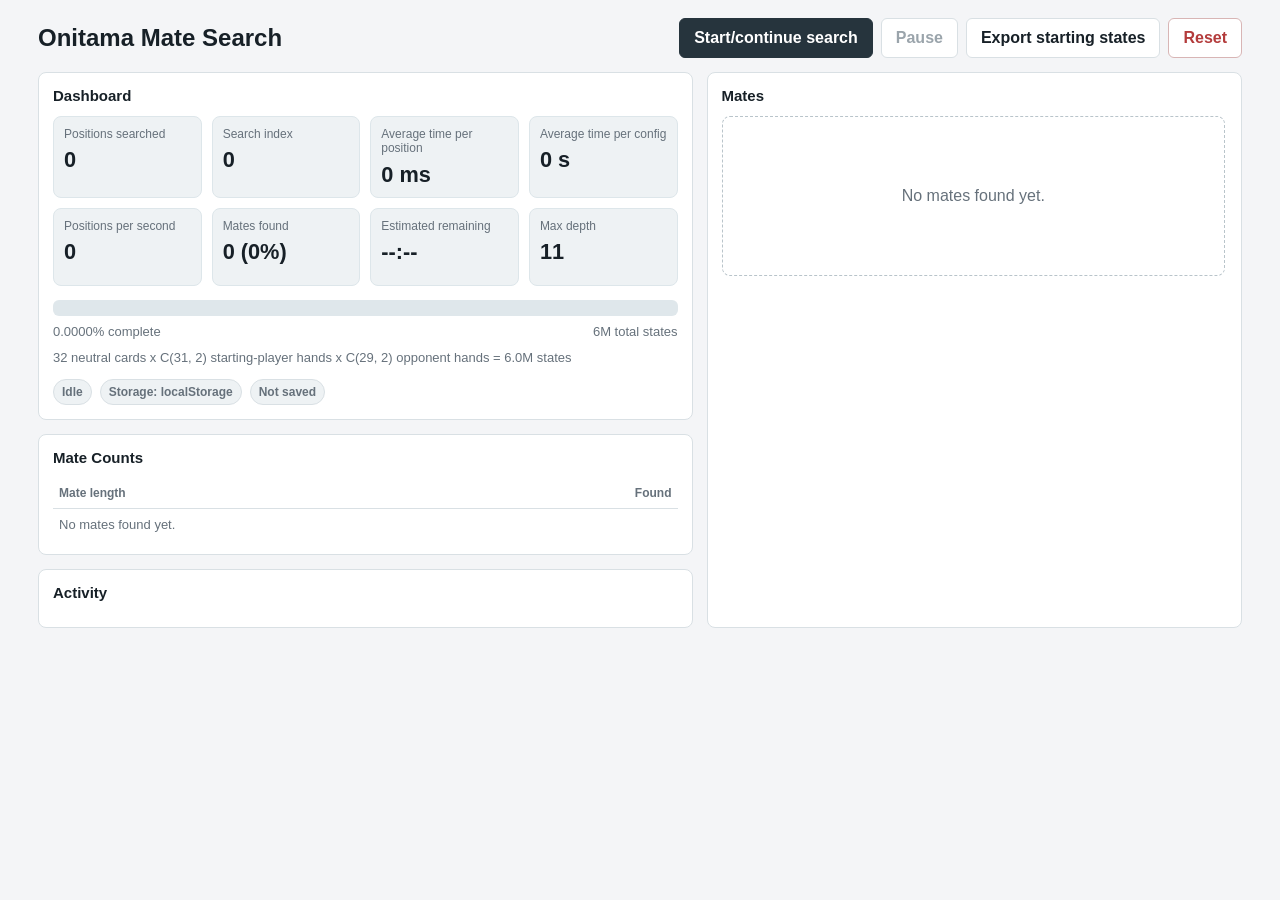
==== commit ac0dcd27: "many optimizations and cointued search" ====
--- a/matesearch.html
+++ b/matesearch.html
@@ -193,6 +193,39 @@
 			margin-top: 10px;
 		}
 
+		.summaryTable {
+			border-collapse: collapse;
+			font-size: 13px;
+			width: 100%;
+		}
+
+		.summaryTable th,
+		.summaryTable td {
+			border-bottom: 1px solid var(--line);
+			padding: 8px 6px;
+			text-align: right;
+		}
+
+		.summaryTable th:first-child,
+		.summaryTable td:first-child {
+			text-align: left;
+		}
+
+		.summaryTable th {
+			color: var(--muted);
+			font-size: 12px;
+			font-weight: 700;
+		}
+
+		.summaryTable tbody tr:last-child td {
+			border-bottom: 0;
+		}
+
+		.summaryTable .emptySummary {
+			color: var(--muted);
+			text-align: center;
+		}
+
 		.mateList {
 			display: grid;
 			gap: 8px;
@@ -242,6 +275,14 @@
 			font-weight: 800;
 		}
 
+		.mateTitle.red {
+			color: var(--red);
+		}
+
+		.mateTitle.blue {
+			color: var(--blue);
+		}
+
 		.mateMeta {
 			color: var(--muted);
 			font-size: 12px;
@@ -252,6 +293,40 @@
 			display: flex;
 			flex-wrap: wrap;
 			gap: 6px;
+		}
+
+		.cardDiagram {
+			display: grid;
+			gap: 6px;
+		}
+
+		.cardGroup {
+			align-items: center;
+			display: flex;
+			flex-wrap: wrap;
+			gap: 6px;
+		}
+
+		.cardGroupLabel {
+			border-radius: 999px;
+			color: #fff;
+			font-size: 11px;
+			font-weight: 800;
+			min-width: 48px;
+			padding: 4px 7px;
+			text-align: center;
+		}
+
+		.cardGroupLabel.red {
+			background: var(--red);
+		}
+
+		.cardGroupLabel.blue {
+			background: var(--blue);
+		}
+
+		.cardGroupLabel.neutral {
+			background: var(--ink);
 		}
 
 		.cardPill {
@@ -267,6 +342,14 @@
 			padding: 3px 8px 3px 4px;
 		}
 
+		.cardPill.red {
+			border-color: #dfbcbc;
+		}
+
+		.cardPill.blue {
+			border-color: #b7cbe2;
+		}
+
 		.cardThumb {
 			background-color: #d8e0e5;
 			background-position: center;
@@ -323,7 +406,7 @@
 			<div class="actions">
 				<button id="startButton" class="primary" type="button">Start/continue search</button>
 				<button id="pauseButton" type="button" disabled>Pause</button>
-				<button id="exportButton" type="button">Export progress</button>
+				<button id="exportButton" type="button">Export starting states</button>
 				<button id="resetButton" class="danger" type="button">Reset</button>
 			</div>
 		</header>
@@ -338,7 +421,7 @@
 							<div id="positionsSearched" class="metricValue">0</div>
 						</div>
 						<div class="metric">
-							<div class="metricLabel">Starting configs searched</div>
+							<div class="metricLabel">Search index</div>
 							<div id="configsSearched" class="metricValue">0</div>
 						</div>
 						<div class="metric">
@@ -358,12 +441,12 @@
 							<div id="matesFound" class="metricValue">0</div>
 						</div>
 						<div class="metric">
-							<div class="metricLabel">Current index</div>
-							<div id="currentIndex" class="metricValue">0</div>
+							<div class="metricLabel">Estimated remaining</div>
+							<div id="estimatedRemaining" class="metricValue">--:--</div>
 						</div>
 						<div class="metric">
 							<div class="metricLabel">Max depth</div>
-							<div id="maxDepth" class="metricValue">12</div>
+							<div id="maxDepth" class="metricValue">11</div>
 						</div>
 					</div>
 
@@ -385,6 +468,19 @@
 				</section>
 
 				<section class="panel" style="margin-top: 14px;">
+					<h2>Mate Counts</h2>
+					<table class="summaryTable" aria-label="Mate counts by length">
+						<thead>
+							<tr>
+								<th>Mate length</th>
+								<th>Found</th>
+							</tr>
+						</thead>
+						<tbody id="mateSummary"></tbody>
+					</table>
+				</section>
+
+				<section class="panel" style="margin-top: 14px;">
 					<h2>Activity</h2>
 					<div id="activityLog" class="logPanel"></div>
 				</section>
@@ -397,603 +493,23 @@
 		</div>
 	</div>
 
-	<script id="mateSearchWorker" type="javascript/worker">
-const RED = 1;
-const BLUE = -1;
-const EMPTY = 0;
-const RED_PAWN = 1;
-const RED_MASTER = 2;
-const BLUE_PAWN = -1;
-const BLUE_MASTER = -2;
-const TIGER = 1;
-const KIRIN = 21;
-const BLUE_TEMPLE = 2;
-const RED_TEMPLE = 22;
-const MATE_SCORE = 1000000;
-const TT_EXACT = 0;
-const TT_LOWER = 1;
-const TT_UPPER = 2;
-const TOTAL_CONFIGS = 706440;
-const STARTING_BOARD_STATE = "ppmpp" + "e".repeat(15) + "PPMPP";
-const START_BOARD = new Int8Array([
-	BLUE_PAWN, BLUE_PAWN, BLUE_MASTER, BLUE_PAWN, BLUE_PAWN,
-	EMPTY, EMPTY, EMPTY, EMPTY, EMPTY,
-	EMPTY, EMPTY, EMPTY, EMPTY, EMPTY,
-	EMPTY, EMPTY, EMPTY, EMPTY, EMPTY,
-	RED_PAWN, RED_PAWN, RED_MASTER, RED_PAWN, RED_PAWN
-]);
-const CARD_NAMES = [
-	"monkey", "tiger", "dragon", "crab", "elephant", "mantis", "crane", "boar",
-	"horse", "ox", "cobra", "eel", "rooster", "goose", "frog", "rabbit",
-	"fox", "dog", "giraffe", "panda", "bear", "kirin", "sea snake", "viper",
-	"phoenix", "mouse", "rat", "turtle", "tanuki", "iguana", "sable", "otter"
-];
-const CARD_START_COLORS = [
-	BLUE, BLUE, RED, BLUE, RED, RED, BLUE, RED,
-	RED, BLUE, RED, BLUE, RED, BLUE, RED, BLUE,
-	RED, BLUE, BLUE, RED, BLUE, RED, BLUE, RED,
-	BLUE, BLUE, RED, RED, BLUE, RED, BLUE, RED
-];
-const RAW_CARD_MOVES = [
-	["fr","br","fl","bl"],
-	["ff","b"],
-	["frr","fll","br","bl"],
-	["f","rr","ll"],
-	["l","r","fl","fr"],
-	["fl","fr","b"],
-	["f","br","bl"],
-	["l","r","f"],
-	["l","f","b"],
-	["r","b","f"],
-	["l","br","fr"],
-	["r","bl","fl"],
-	["l","r","bl","fr"],
-	["l","r","fl","br"],
-	["ll","br","fl"],
-	["bl","rr","fr"],
-	["fr","r","br"],
-	["fl","l","bl"],
-	["frr","fll","b"],
-	["f","fr","bl"],
-	["fl","f","br"],
-	["ffl","ffr","bb"],
-	["f","rr","bl"],
-	["f","ll","br"],
-	["ll","rr","fr","fl"],
-	["r","f","bl"],
-	["l","f","br"],
-	["rr","ll","bl","br"],
-	["f","frr","bl"],
-	["f","fll","br"],
-	["ll","bl","fr"],
-	["rr","br","fl"]
-];
-
-let moveTable = null;
-let zobrist = null;
-let shouldStop = false;
-
-function twoDigit(value){
-	return value < 10 ? "0" + value : String(value);
-}
-
-function colorChar(color){
-	return color == RED ? "R" : "B";
-}
-
-function cardLabel(card){
-	return twoDigit(card) + ":" + CARD_NAMES[card];
-}
-
-function sortedPair(a, b){
-	return a <= b ? [a, b] : [b, a];
-}
-
-function moveVector(rawMove){
-	let forward = 0;
-	let backward = 0;
-	let right = 0;
-	let left = 0;
-	for(let i = 0; i < rawMove.length; i++){
-		const part = rawMove[i];
-		if(part == "f") forward++;
-		else if(part == "b") backward++;
-		else if(part == "r") right++;
-		else if(part == "l") left++;
-	}
-	return {forward, backward, right, left};
-}
-
-function buildMoveTable(){
-	const tables = [];
-	for(const color of [RED, BLUE]){
-		const colorTable = [];
-		for(let card = 0; card < RAW_CARD_MOVES.length; card++){
-			const cardTable = [];
-			for(let square = 0; square < 25; square++){
-				const row = Math.floor(square / 5);
-				const col = square % 5;
-				const targets = [];
-				for(const rawMove of RAW_CARD_MOVES[card]){
-					const vector = moveVector(rawMove);
-					let targetRow;
-					let targetCol;
-					if(color == BLUE){
-						targetRow = row + vector.forward - vector.backward;
-						targetCol = col - vector.right + vector.left;
-					} else {
-						targetRow = row - vector.forward + vector.backward;
-						targetCol = col + vector.right - vector.left;
-					}
-					if(targetRow >= 0 && targetRow < 5 && targetCol >= 0 && targetCol < 5){
-						targets.push(targetRow * 5 + targetCol);
-					}
-				}
-				cardTable[square] = targets;
-			}
-			colorTable[card] = cardTable;
-		}
-		tables.push(colorTable);
-	}
-	return tables;
-}
-
-function createZobrist(){
-	let seed = 0x9e3779b9;
-	const nextRand32 = () => {
-		seed = (seed + 0x6d2b79f5) | 0;
-		let t = seed;
-		t = Math.imul(t ^ (t >>> 15), t | 1);
-		t ^= t + Math.imul(t ^ (t >>> 7), t | 61);
-		return (t ^ (t >>> 14)) >>> 0;
-	};
-	const pieceA = [];
-	const pieceB = [];
-	for(let square = 0; square < 25; square++){
-		pieceA[square] = [];
-		pieceB[square] = [];
-		for(let piece = 0; piece < 5; piece++){
-			pieceA[square][piece] = nextRand32();
-			pieceB[square][piece] = nextRand32();
-		}
-	}
-	const cardA = [];
-	const cardB = [];
-	for(let slot = 0; slot < 5; slot++){
-		cardA[slot] = [];
-		cardB[slot] = [];
-		for(let card = 0; card < 32; card++){
-			cardA[slot][card] = nextRand32();
-			cardB[slot][card] = nextRand32();
-		}
-	}
-	return {
-		pieceA,
-		pieceB,
-		cardA,
-		cardB,
-		turnA: [nextRand32(), nextRand32()],
-		turnB: [nextRand32(), nextRand32()]
-	};
-}
-
-function ensureTables(){
-	if(!moveTable) moveTable = buildMoveTable();
-	if(!zobrist) zobrist = createZobrist();
-}
-
-function pieceIndex(piece){
-	if(piece == RED_PAWN) return 1;
-	if(piece == RED_MASTER) return 2;
-	if(piece == BLUE_PAWN) return 3;
-	if(piece == BLUE_MASTER) return 4;
-	return 0;
-}
-
-function xorPiece(search, square, piece){
-	const index = pieceIndex(piece);
-	if(index == 0) return;
-	search.hashA = (search.hashA ^ zobrist.pieceA[square][index]) >>> 0;
-	search.hashB = (search.hashB ^ zobrist.pieceB[square][index]) >>> 0;
-}
-
-function xorCard(search, slot, card){
-	search.hashA = (search.hashA ^ zobrist.cardA[slot][card]) >>> 0;
-	search.hashB = (search.hashB ^ zobrist.cardB[slot][card]) >>> 0;
-}
-
-function xorTurn(search, turn){
-	const index = turn == RED ? 0 : 1;
-	search.hashA = (search.hashA ^ zobrist.turnA[index]) >>> 0;
-	search.hashB = (search.hashB ^ zobrist.turnB[index]) >>> 0;
-}
-
-function hashKey(search, ply){
-	return search.hashA.toString(36) + ":" + search.hashB.toString(36) + ":" + ply;
-}
-
-function encodeMove(slot, start, target){
-	return slot | (start << 3) | (target << 8);
-}
-
-function moveSlot(move){
-	return move & 7;
-}
-
-function moveStart(move){
-	return (move >> 3) & 31;
-}
-
-function moveTarget(move){
-	return (move >> 8) & 31;
-}
-
-function createSearch(config){
-	ensureTables();
-	const search = {
-		board: new Int8Array(START_BOARD),
-		cards: new Int8Array([config.redCards[0], config.redCards[1], config.blueCards[0], config.blueCards[1], config.neutral]),
-		turn: config.startingPlayer,
-		root: config.startingPlayer,
-		redMaster: RED_TEMPLE,
-		blueMaster: BLUE_TEMPLE,
-		hashA: 0,
-		hashB: 0,
-		tt: new Map()
-	};
-	for(let i = 0; i < 25; i++) xorPiece(search, i, search.board[i]);
-	for(let i = 0; i < 5; i++) xorCard(search, i, search.cards[i]);
-	xorTurn(search, search.turn);
-	return search;
-}
-
-function terminalScore(search, ply){
-	if(search.blueMaster < 0 || search.redMaster == BLUE_TEMPLE){
-		return search.root == RED ? MATE_SCORE - ply : -MATE_SCORE + ply;
-	}
-	if(search.redMaster < 0 || search.blueMaster == RED_TEMPLE){
-		return search.root == BLUE ? MATE_SCORE - ply : -MATE_SCORE + ply;
-	}
-	return null;
-}
-
-function generateMoves(search){
-	const colorIndex = search.turn == RED ? 0 : 1;
-	const firstSlot = search.turn == RED ? 0 : 2;
-	const moves = [];
-	for(let start = 0; start < 25; start++){
-		const piece = search.board[start];
-		if(piece == EMPTY) continue;
-		if(search.turn == RED && piece < 0) continue;
-		if(search.turn == BLUE && piece > 0) continue;
-		for(let slot = firstSlot; slot < firstSlot + 2; slot++){
-			const card = search.cards[slot];
-			const targets = moveTable[colorIndex][card][start];
-			for(let i = 0; i < targets.length; i++){
-				const target = targets[i];
-				const targetPiece = search.board[target];
-				if(targetPiece == EMPTY || (targetPiece > 0) != (piece > 0)){
-					moves.push(encodeMove(slot, start, target));
-				}
-			}
-		}
-	}
-	return moves;
-}
-
-function moveHeuristic(search, move, ttMove){
-	if(move == ttMove) return 100000000;
-	const start = moveStart(move);
-	const target = moveTarget(move);
-	const movingPiece = search.board[start];
-	const targetPiece = search.board[target];
-	let score = 0;
-	if(targetPiece != EMPTY) score += Math.abs(targetPiece) == 2 ? 50000 : 10000;
-	if(search.turn == RED && movingPiece == RED_MASTER && target == BLUE_TEMPLE) score += 90000;
-	if(search.turn == BLUE && movingPiece == BLUE_MASTER && target == RED_TEMPLE) score += 90000;
-	if(target == 6 || target == 7 || target == 8 || target == 11 || target == 12 || target == 13 || target == 16 || target == 17 || target == 18) score += 25;
-	return score;
-}
-
-function orderMoves(search, moves, ttMove){
-	moves.sort((a, b) => moveHeuristic(search, b, ttMove) - moveHeuristic(search, a, ttMove));
-}
-
-function makeMove(search, move){
-	const slot = moveSlot(move);
-	const start = moveStart(move);
-	const target = moveTarget(move);
-	const movingPiece = search.board[start];
-	const capturedPiece = search.board[target];
-	const oldSlotCard = search.cards[slot];
-	const oldNeutralCard = search.cards[4];
-	const undo = {
-		move,
-		movingPiece,
-		capturedPiece,
-		oldSlotCard,
-		oldNeutralCard,
-		oldTurn: search.turn,
-		oldRedMaster: search.redMaster,
-		oldBlueMaster: search.blueMaster,
-		hashA: search.hashA,
-		hashB: search.hashB
-	};
-
-	xorPiece(search, start, movingPiece);
-	if(capturedPiece != EMPTY) xorPiece(search, target, capturedPiece);
-	search.board[start] = EMPTY;
-	search.board[target] = movingPiece;
-	xorPiece(search, target, movingPiece);
-
-	if(movingPiece == RED_MASTER) search.redMaster = target;
-	else if(movingPiece == BLUE_MASTER) search.blueMaster = target;
-	if(capturedPiece == RED_MASTER) search.redMaster = -1;
-	else if(capturedPiece == BLUE_MASTER) search.blueMaster = -1;
-
-	xorCard(search, slot, oldSlotCard);
-	xorCard(search, 4, oldNeutralCard);
-	search.cards[slot] = oldNeutralCard;
-	search.cards[4] = oldSlotCard;
-	xorCard(search, slot, search.cards[slot]);
-	xorCard(search, 4, search.cards[4]);
-
-	xorTurn(search, search.turn);
-	search.turn = -search.turn;
-	xorTurn(search, search.turn);
-	return undo;
-}
-
-function unmakeMove(search, undo){
-	const move = undo.move;
-	search.board[moveStart(move)] = undo.movingPiece;
-	search.board[moveTarget(move)] = undo.capturedPiece;
-	search.cards[moveSlot(move)] = undo.oldSlotCard;
-	search.cards[4] = undo.oldNeutralCard;
-	search.turn = undo.oldTurn;
-	search.redMaster = undo.oldRedMaster;
-	search.blueMaster = undo.oldBlueMaster;
-	search.hashA = undo.hashA;
-	search.hashB = undo.hashB;
-}
-
-function alphaBeta(search, depth, alpha, beta, ply, stats){
-	stats.nodes++;
-	if(stats.nodes >= stats.nextProgressNode){
-		postMessage({
-			type: "progress",
-			index: stats.configIndex,
-			activeNodes: stats.nodes,
-			activeElapsedMs: performance.now() - stats.startedAt
-		});
-		while(stats.nodes >= stats.nextProgressNode){
-			stats.nextProgressNode += stats.progressNodes;
-		}
-	}
-
-	const terminal = terminalScore(search, ply);
-	if(terminal !== null){
-		stats.leaves++;
-		return {score: terminal, move: 0};
-	}
-	if(depth == 0){
-		stats.leaves++;
-		return {score: 0, move: 0};
-	}
-
-	const alphaOrig = alpha;
-	const betaOrig = beta;
-	const key = hashKey(search, ply);
-	const entry = search.tt.get(key);
-	let ttMove = 0;
-	if(entry){
-		ttMove = entry.move;
-		if(entry.depth >= depth){
-			stats.ttHits++;
-			if(entry.flag == TT_EXACT) return {score: entry.score, move: entry.move};
-			if(entry.flag == TT_LOWER) alpha = Math.max(alpha, entry.score);
-			else if(entry.flag == TT_UPPER) beta = Math.min(beta, entry.score);
-			if(alpha >= beta) return {score: entry.score, move: entry.move};
-		}
-	}
-
-	const moves = generateMoves(search);
-	if(moves.length == 0){
-		stats.leaves++;
-		return {score: 0, move: 0};
-	}
-	orderMoves(search, moves, ttMove);
-
-	const maximizing = search.turn == search.root;
-	let bestMove = moves[0];
-	let bestScore = maximizing ? -MATE_SCORE - 1 : MATE_SCORE + 1;
-	for(let i = 0; i < moves.length; i++){
-		const move = moves[i];
-		const undo = makeMove(search, move);
-		const child = alphaBeta(search, depth - 1, alpha, beta, ply + 1, stats);
-		unmakeMove(search, undo);
-		if(maximizing){
-			if(child.score > bestScore){
-				bestScore = child.score;
-				bestMove = move;
-			}
-			alpha = Math.max(alpha, bestScore);
-		} else {
-			if(child.score < bestScore){
-				bestScore = child.score;
-				bestMove = move;
-			}
-			beta = Math.min(beta, bestScore);
-		}
-		if(alpha >= beta){
-			stats.cutoffs++;
-			break;
-		}
-	}
-
-	let flag = TT_EXACT;
-	if(bestScore <= alphaOrig) flag = TT_UPPER;
-	else if(bestScore >= betaOrig) flag = TT_LOWER;
-	search.tt.set(key, {depth, score: bestScore, flag, move: bestMove});
-	return {score: bestScore, move: bestMove};
-}
-
-function describeMove(search, move){
-	if(!move) return {};
-	const slot = moveSlot(move);
-	const start = moveStart(move);
-	const target = moveTarget(move);
-	return {
-		color: colorChar(search.turn),
-		card: cardLabel(search.cards[slot]),
-		from: start,
-		to: target,
-		from_coord: squareCoord(start),
-		to_coord: squareCoord(target)
-	};
-}
-
-function squareCoord(square){
-	return String.fromCharCode("A".charCodeAt(0) + (square % 5)) + (Math.floor(square / 5) + 1);
-}
-
-function configId(config){
-	return "R" + twoDigit(config.redCards[0]) + twoDigit(config.redCards[1]) +
-		"-B" + twoDigit(config.blueCards[0]) + twoDigit(config.blueCards[1]) +
-		"-N" + twoDigit(config.neutral) + "-" + colorChar(config.startingPlayer);
-}
-
-function gameState(config){
-	return STARTING_BOARD_STATE +
-		twoDigit(config.redCards[0]) + "-" + twoDigit(config.redCards[1]) + "-" +
-		twoDigit(config.blueCards[0]) + "-" + twoDigit(config.blueCards[1]) + "-" +
-		twoDigit(config.neutral) + "X" + colorChar(config.startingPlayer);
-}
-
-function solveConfig(config, maxDepth, progressNodes){
-	const search = createSearch(config);
-	const startedAt = performance.now();
-	const stats = {
-		nodes: 0,
-		leaves: 0,
-		cutoffs: 0,
-		ttHits: 0,
-		startedAt,
-		configIndex: config.index,
-		progressNodes: Math.max(1, progressNodes),
-		nextProgressNode: Math.max(1, progressNodes)
-	};
-	let best = {score: 0, move: 0};
-	let foundDepth = 0;
-	for(let depth = 1; depth <= maxDepth; depth++){
-		best = alphaBeta(search, depth, 0, 1, 0, stats);
-		if(best.score > 0){
-			foundDepth = depth;
-			break;
-		}
-	}
-	const elapsedMs = performance.now() - startedAt;
-	const result = {
-		config_index: config.index,
-		config_id: configId(config),
-		game_state: gameState(config),
-		starting_player: colorChar(config.startingPlayer),
-		red_cards: config.redCards.map(cardLabel),
-		blue_cards: config.blueCards.map(cardLabel),
-		neutral: cardLabel(config.neutral),
-		max_depth: maxDepth,
-		nodes: stats.nodes,
-		leaves: stats.leaves,
-		cutoffs: stats.cutoffs,
-		tt_hits: stats.ttHits,
-		elapsed_ms: elapsedMs,
-		mate_found: best.score > 0
-	};
-	if(best.score > 0){
-		result.mate_plies = MATE_SCORE - best.score;
-		result.search_depth = foundDepth;
-		result.first_move = describeMove(search, best.move);
-		result.principal_variation = extractPrincipalVariationFromSearch(config, foundDepth, search.tt);
-	}
-	return result;
-}
-
-function extractPrincipalVariationFromSearch(config, depth, tt){
-	const search = createSearch(config);
-	search.tt = tt;
-	const line = [];
-	for(let ply = 0; ply < depth; ply++){
-		if(terminalScore(search, ply) !== null) break;
-		const entry = search.tt.get(hashKey(search, ply));
-		if(!entry || !entry.move) break;
-		line.push(describeMove(search, entry.move));
-		makeMove(search, entry.move);
-	}
-	return line;
-}
-
-function* iterConfigs(startIndex){
-	let index = -1;
-	const specials = [TIGER, KIRIN];
-	const allCards = Array.from({length: 32}, (_, i) => i);
-	for(const neutral of allCards){
-		if(neutral == TIGER || neutral == KIRIN) continue;
-		const startingPlayer = CARD_START_COLORS[neutral];
-		const partners = allCards.filter(card => card != neutral && card != TIGER && card != KIRIN);
-		for(const special of specials){
-			for(const partner of partners){
-				const startingHand = sortedPair(special, partner);
-				const remaining = allCards.filter(card => card != neutral && card != startingHand[0] && card != startingHand[1]);
-				for(let i = 0; i < remaining.length - 1; i++){
-					for(let j = i + 1; j < remaining.length; j++){
-						index++;
-						if(index < startIndex) continue;
-						const otherHand = [remaining[i], remaining[j]];
-						yield {
-							index,
-							redCards: startingPlayer == RED ? startingHand : otherHand,
-							blueCards: startingPlayer == BLUE ? startingHand : otherHand,
-							neutral,
-							startingPlayer
-						};
-					}
-				}
-			}
-		}
-	}
-}
-
-self.onmessage = function(event){
-	const message = event.data;
-	if(message.type == "stop"){
-		shouldStop = true;
-		return;
-	}
-	if(message.type != "start") return;
-	shouldStop = false;
-	ensureTables();
-	const maxDepth = message.maxDepth || 12;
-	const progressNodes = message.progressNodes || 100000;
-	for(const config of iterConfigs(message.nextIndex || 0)){
-		if(shouldStop) break;
-		const result = solveConfig(config, maxDepth, progressNodes);
-		postMessage({type: "result", result});
-	}
-	postMessage({type: shouldStop ? "paused" : "done"});
-};
-	</script>
-
+	<script type="text/javascript" src="./mate_search/mate_starting_states.js?v=20260530-full-search"></script>
+	<script type="text/javascript" src="./main.js?v=20260530-mate-search-opts"></script>
 	<script>
-const TOTAL_CONFIGS = 706440;
-const TOTAL_CONFIG_MATH = "30 neutral cards x 2 Tiger/Kirin choices x 29 partner cards x C(29, 2) opponent hands = 706,440";
-const STORAGE_KEY = "onitamaMateSearch.progress.v1";
-const STORAGE_FILE = "onitama-matesearch-progress.json";
-const MAX_DEPTH = 12;
-const PROGRESS_NODES = 100000;
+const TOTAL_CONFIGS = 6041280;
+const TOTAL_CONFIG_MATH = "32 neutral cards x C(31, 2) starting-player hands x C(29, 2) opponent hands = 6.0M states";
+const STORAGE_KEY = "onitamaMateSearch.progress.v2";
+const STORAGE_FILE = "onitama-matesearch-progress-v2.json";
+const STARTING_STATES_FILE = "mate_starting_states.json";
+const STARTING_STATES_PATH = "mate_search/" + STARTING_STATES_FILE;
+const MAX_DEPTH = 11;
+const ROLLING_CONFIG_LIMIT = 100;
+const MATE_SEARCH_WORKER_URL = "mate_search/mate_search_worker.js?v=20260530-mate-search-opts";
 
 let progress = createEmptyProgress();
 let worker = null;
-let active = {nodes: 0, elapsedMs: 0, index: 0};
+let workerUrl = null;
+let active = {index: 0};
 let runStartedAt = 0;
 let storageMode = "localStorage";
 let saveQueue = Promise.resolve();
@@ -1009,7 +525,7 @@
 	avgConfigTime: document.getElementById("avgConfigTime"),
 	positionsPerSecond: document.getElementById("positionsPerSecond"),
 	matesFound: document.getElementById("matesFound"),
-	currentIndex: document.getElementById("currentIndex"),
+	estimatedRemaining: document.getElementById("estimatedRemaining"),
 	maxDepth: document.getElementById("maxDepth"),
 	progressBar: document.getElementById("progressBar"),
 	percentComplete: document.getElementById("percentComplete"),
@@ -1019,15 +535,635 @@
 	storageStatus: document.getElementById("storageStatus"),
 	lastSaved: document.getElementById("lastSaved"),
 	activityLog: document.getElementById("activityLog"),
+	mateSummary: document.getElementById("mateSummary"),
 	mateList: document.getElementById("mateList")
 };
+
+function createMateSearchWorker(){
+	if(canUseInlineMateSearchWorker()){
+		const source = buildMateSearchWorkerScript();
+		workerUrl = URL.createObjectURL(new Blob([source], {type: "text/javascript"}));
+		return new Worker(workerUrl);
+	}
+	return new Worker(MATE_SEARCH_WORKER_URL);
+}
+
+function canUseInlineMateSearchWorker(){
+	return window.location.protocol == "file:"
+		&& typeof Blob != "undefined"
+		&& typeof URL != "undefined"
+		&& typeof buildFastSearchWorkerPrelude == "function";
+}
+
+function buildMateSearchWorkerScript(){
+	return buildFastSearchWorkerPrelude() + "\n" + OPTIMIZED_MATE_SEARCH_WORKER_BODY;
+}
+
+// Keep this in sync with mate_search/mate_search_worker.js, without its importScripts() line.
+const OPTIMIZED_MATE_SEARCH_WORKER_BODY = `const MS_TOTAL_CONFIGS = 6041280;
+const MS_CONFIGS_PER_NEUTRAL = 188790;
+const MS_STARTER_PAIR_COUNT = 465;
+const MS_OPPONENT_PAIR_COUNT = 406;
+const MS_MAX_SCORE = 1000000;
+const MS_MATE_THRESHOLD = 900000;
+const MS_TT_BITS = 18;
+const MS_TT_SIZE = 1 << MS_TT_BITS;
+const MS_TT_BUCKET_SIZE = 2;
+const MS_TT_BUCKET_MASK = (MS_TT_SIZE / MS_TT_BUCKET_SIZE) - 1;
+const MS_BATCH_CONFIGS = 250;
+const MS_BATCH_MATES = 32;
+const MS_BATCH_MS = 250;
+const MS_NULL_TT = {stats: null};
+
+let msShouldStop = false;
+let msGeneration = 0;
+let msSharedMemory = null;
+let msSharedTT = null;
+let msPairFirst31 = null;
+let msPairSecond31 = null;
+let msPairFirst29 = null;
+let msPairSecond29 = null;
+let msMirrorCard = null;
+
+function msTwoDigit(value){
+	return value < 10 ? "0" + value : String(value);
+}
+
+function msCardName(card){
+	const entry = move_dictionary[msTwoDigit(card)];
+	return entry ? entry.name : msTwoDigit(card);
+}
+
+function msCardStartColor(card){
+	const entry = move_dictionary[msTwoDigit(card)];
+	return entry ? entry.startColor : "R";
+}
+
+function msGameState(config){
+	return "ppmpp" + "e".repeat(15) + "PPMPP"
+		+ msTwoDigit(config.red0) + "-"
+		+ msTwoDigit(config.red1) + "-"
+		+ msTwoDigit(config.blue0) + "-"
+		+ msTwoDigit(config.blue1) + "-"
+		+ msTwoDigit(config.neutral) + "X"
+		+ config.startingPlayer;
+}
+
+function msConfigId(config){
+	return "R" + msTwoDigit(config.red0) + msTwoDigit(config.red1)
+		+ "-B" + msTwoDigit(config.blue0) + msTwoDigit(config.blue1)
+		+ "-N" + msTwoDigit(config.neutral)
+		+ "-" + config.startingPlayer;
+}
+
+function msIsMateForStartingPlayer(score, startingPlayer){
+	if(Math.abs(score) < MS_MATE_THRESHOLD) return false;
+	return (startingPlayer == "R" && score > 0) || (startingPlayer == "B" && score < 0);
+}
+
+function msSquareCoord(square){
+	return String.fromCharCode("A".charCodeAt(0) + (square % 5)) + (Math.floor(square / 5) + 1);
+}
+
+function msMirrorSquare(square){
+	return Math.floor(square / 5) * 5 + (4 - (square % 5));
+}
+
+function msDescribeMove(search, move){
+	if(!move) return {};
+	const decoded = fastDecodeMove(search, move);
+	const card = Number(decoded.cardID);
+	return {
+		color: decoded.color,
+		card: msCardName(card),
+		card_id: msTwoDigit(card),
+		from: decoded.startLocation,
+		to: decoded.targetLocation,
+		from_coord: msSquareCoord(decoded.startLocation),
+		to_coord: msSquareCoord(decoded.targetLocation)
+	};
+}
+
+function msMirrorMoveDescription(move){
+	if(!move || !move.card_id) return {};
+	const mirroredCard = msMirrorCard[Number(move.card_id)];
+	const from = msMirrorSquare(move.from);
+	const to = msMirrorSquare(move.to);
+	return {
+		color: move.color,
+		card: msCardName(mirroredCard),
+		card_id: msTwoDigit(mirroredCard),
+		from,
+		to,
+		from_coord: msSquareCoord(from),
+		to_coord: msSquareCoord(to)
+	};
+}
+
+function msCreateSearch(config, startedAt){
+	const search = createFastStartingSearchFromCards(config.red0, config.red1, config.blue0, config.blue1, config.neutral, config.startingPlayer, MS_NULL_TT, msSharedMemory, startedAt);
+	search.maxThinkingTime = null;
+	search.mateOnly = true;
+	return search;
+}
+
+function msInitTables(){
+	if(msSharedTT) return;
+	ensureFastSearchTables();
+	msSharedMemory = createFastSearchMemory();
+	msSharedMemory.mateOnly = true;
+	msSharedTT = {
+		generation: new Uint32Array(MS_TT_SIZE),
+		hashA: new Uint32Array(MS_TT_SIZE),
+		hashB: new Uint32Array(MS_TT_SIZE),
+		depth: new Int8Array(MS_TT_SIZE),
+		score: new Int32Array(MS_TT_SIZE),
+		flag: new Int8Array(MS_TT_SIZE),
+		move: new Uint16Array(MS_TT_SIZE)
+	};
+	msPairFirst31 = msBuildPairPositions(31, 0);
+	msPairSecond31 = msBuildPairPositions(31, 1);
+	msPairFirst29 = msBuildPairPositions(29, 0);
+	msPairSecond29 = msBuildPairPositions(29, 1);
+	msMirrorCard = msBuildMirrorCardMap();
+}
+
+function msBuildPairPositions(size, part){
+	const count = size * (size - 1) / 2;
+	const output = new Uint8Array(count);
+	let index = 0;
+	for(let first=0;first<size-1;first++){
+		for(let second=first+1;second<size;second++){
+			output[index] = part == 0 ? first : second;
+			index += 1;
+		}
+	}
+	return output;
+}
+
+function msMoveSignature(rawMove){
+	let f = 0;
+	let b = 0;
+	let l = 0;
+	let r = 0;
+	for(let i=0;i<rawMove.length;i++){
+		const char = rawMove[i];
+		if(char == "f") f += 1;
+		else if(char == "b") b += 1;
+		else if(char == "l") l += 1;
+		else if(char == "r") r += 1;
+	}
+	return f + "," + b + "," + l + "," + r;
+}
+
+function msMirrorRawMove(rawMove){
+	let output = "";
+	for(let i=0;i<rawMove.length;i++){
+		const char = rawMove[i];
+		output += char == "l" ? "r" : (char == "r" ? "l" : char);
+	}
+	return output;
+}
+
+function msCardSignature(moves){
+	return moves.map(msMoveSignature).sort().join("|");
+}
+
+function msBuildMirrorCardMap(){
+	const signatures = new Map();
+	for(let card=0;card<32;card++){
+		const id = msTwoDigit(card);
+		const entry = move_dictionary[id];
+		signatures.set(entry.startColor + "|" + msCardSignature(entry.moves), card);
+	}
+	const output = new Uint8Array(32);
+	for(let card=0;card<32;card++){
+		const id = msTwoDigit(card);
+		const entry = move_dictionary[id];
+		const mirroredMoves = entry.moves.map(msMirrorRawMove);
+		const mirroredCard = signatures.get(entry.startColor + "|" + msCardSignature(mirroredMoves));
+		output[card] = mirroredCard === undefined ? card : mirroredCard;
+	}
+	return output;
+}
+
+function msStarterCard(neutral, position){
+	return position < neutral ? position : position + 1;
+}
+
+function msNthRemainingCard(neutral, firstStarter, secondStarter, position){
+	let seen = 0;
+	for(let card=0;card<32;card++){
+		if(card == neutral || card == firstStarter || card == secondStarter) continue;
+		if(seen == position) return card;
+		seen += 1;
+	}
+	return 0;
+}
+
+function msPositionWithoutCard(card, excluded){
+	return card < excluded ? card : card - 1;
+}
+
+function msPositionWithoutCards(card, excludedA, excludedB, excludedC){
+	let position = card;
+	if(excludedA < card) position -= 1;
+	if(excludedB < card) position -= 1;
+	if(excludedC < card) position -= 1;
+	return position;
+}
+
+function msPairIndexFromPositions(first, second, size){
+	return first * (2 * size - first - 1) / 2 + (second - first - 1);
+}
+
+function msFillConfigAtIndex(index, config){
+	const neutral = Math.floor(index / MS_CONFIGS_PER_NEUTRAL);
+	const neutralOffset = index - neutral * MS_CONFIGS_PER_NEUTRAL;
+	const starterPairIndex = Math.floor(neutralOffset / MS_OPPONENT_PAIR_COUNT);
+	const opponentPairIndex = neutralOffset - starterPairIndex * MS_OPPONENT_PAIR_COUNT;
+	const starterFirst = msStarterCard(neutral, msPairFirst31[starterPairIndex]);
+	const starterSecond = msStarterCard(neutral, msPairSecond31[starterPairIndex]);
+	const opponentFirst = msNthRemainingCard(neutral, starterFirst, starterSecond, msPairFirst29[opponentPairIndex]);
+	const opponentSecond = msNthRemainingCard(neutral, starterFirst, starterSecond, msPairSecond29[opponentPairIndex]);
+	const startingPlayer = msCardStartColor(neutral);
+	config.index = index;
+	config.neutral = neutral;
+	config.startingPlayer = startingPlayer;
+	if(startingPlayer == "R"){
+		config.red0 = starterFirst;
+		config.red1 = starterSecond;
+		config.blue0 = opponentFirst;
+		config.blue1 = opponentSecond;
+	} else {
+		config.red0 = opponentFirst;
+		config.red1 = opponentSecond;
+		config.blue0 = starterFirst;
+		config.blue1 = starterSecond;
+	}
+	return config;
+}
+
+function msConfigIndex(config){
+	const neutral = config.neutral;
+	const startingPlayer = msCardStartColor(neutral);
+	const starter0 = startingPlayer == "R" ? config.red0 : config.blue0;
+	const starter1 = startingPlayer == "R" ? config.red1 : config.blue1;
+	const opponent0 = startingPlayer == "R" ? config.blue0 : config.red0;
+	const opponent1 = startingPlayer == "R" ? config.blue1 : config.red1;
+	const starterFirst = Math.min(starter0, starter1);
+	const starterSecond = Math.max(starter0, starter1);
+	const opponentFirst = Math.min(opponent0, opponent1);
+	const opponentSecond = Math.max(opponent0, opponent1);
+	const starterPos0 = msPositionWithoutCard(starterFirst, neutral);
+	const starterPos1 = msPositionWithoutCard(starterSecond, neutral);
+	const starterPairIndex = msPairIndexFromPositions(starterPos0, starterPos1, 31);
+	const opponentPos0 = msPositionWithoutCards(opponentFirst, neutral, starterFirst, starterSecond);
+	const opponentPos1 = msPositionWithoutCards(opponentSecond, neutral, starterFirst, starterSecond);
+	const opponentPairIndex = msPairIndexFromPositions(opponentPos0, opponentPos1, 29);
+	return neutral * MS_CONFIGS_PER_NEUTRAL + starterPairIndex * MS_OPPONENT_PAIR_COUNT + opponentPairIndex;
+}
+
+function msFillMirrorConfig(config, mirrorConfig){
+	const redMirror0 = msMirrorCard[config.red0];
+	const redMirror1 = msMirrorCard[config.red1];
+	const blueMirror0 = msMirrorCard[config.blue0];
+	const blueMirror1 = msMirrorCard[config.blue1];
+	mirrorConfig.red0 = redMirror0 <= redMirror1 ? redMirror0 : redMirror1;
+	mirrorConfig.red1 = redMirror0 <= redMirror1 ? redMirror1 : redMirror0;
+	mirrorConfig.blue0 = blueMirror0 <= blueMirror1 ? blueMirror0 : blueMirror1;
+	mirrorConfig.blue1 = blueMirror0 <= blueMirror1 ? blueMirror1 : blueMirror0;
+	mirrorConfig.neutral = msMirrorCard[config.neutral];
+	mirrorConfig.startingPlayer = msCardStartColor(mirrorConfig.neutral);
+	mirrorConfig.index = msConfigIndex(mirrorConfig);
+	return mirrorConfig;
+}
+
+function msNextGeneration(){
+	msGeneration = (msGeneration + 1) >>> 0;
+	if(msGeneration == 0){
+		msSharedTT.generation.fill(0);
+		msGeneration = 1;
+	}
+	return msGeneration;
+}
+
+function msTTIndex(search){
+	return ((search.hashA ^ Math.imul(search.hashB, 0x9e3779b1)) & MS_TT_BUCKET_MASK) * MS_TT_BUCKET_SIZE;
+}
+
+function msTTProbeIndex(tt, search, generation){
+	const index = msTTIndex(search);
+	for(let offset=0;offset<MS_TT_BUCKET_SIZE;offset++){
+		const entryIndex = index + offset;
+		if(tt.generation[entryIndex] == generation && tt.hashA[entryIndex] == search.hashA && tt.hashB[entryIndex] == search.hashB){
+			return entryIndex;
+		}
+	}
+	return -1;
+}
+
+function msTTStore(tt, search, generation, depthRemaining, score, flag, move, ply){
+	const index = msTTIndex(search);
+	let replaceIndex = index;
+	let shallowestDepth = tt.depth[index];
+	for(let offset=0;offset<MS_TT_BUCKET_SIZE;offset++){
+		const entryIndex = index + offset;
+		if(tt.generation[entryIndex] != generation){
+			replaceIndex = entryIndex;
+			break;
+		}
+		if(tt.hashA[entryIndex] == search.hashA && tt.hashB[entryIndex] == search.hashB){
+			if(tt.depth[entryIndex] > depthRemaining) return;
+			replaceIndex = entryIndex;
+			break;
+		}
+		if(tt.depth[entryIndex] < shallowestDepth){
+			shallowestDepth = tt.depth[entryIndex];
+			replaceIndex = entryIndex;
+		}
+	}
+	tt.generation[replaceIndex] = generation;
+	tt.hashA[replaceIndex] = search.hashA;
+	tt.hashB[replaceIndex] = search.hashB;
+	tt.depth[replaceIndex] = depthRemaining;
+	tt.score[replaceIndex] = fastNormalizeTTScoreForStore(score, ply);
+	tt.flag[replaceIndex] = flag;
+	tt.move[replaceIndex] = move;
+}
+
+function msMateAlphaBeta(search, depthRemaining, alpha, beta, ply, tt, generation){
+	GreatestDepthSearched = Math.max(GreatestDepthSearched, ply);
+	const terminalScore = fastTerminalScore(search, ply);
+	if(terminalScore) return terminalScore;
+	if(depthRemaining == 0) return 0;
+
+	const alphaOrig = alpha;
+	const betaOrig = beta;
+	const ttIndex = msTTProbeIndex(tt, search, generation);
+	let ttMove = 0;
+	if(ttIndex >= 0){
+		ttMove = tt.move[ttIndex];
+		if(tt.depth[ttIndex] >= depthRemaining){
+			const ttScore = fastNormalizeTTScoreForProbe(tt.score[ttIndex], ply);
+			const ttFlag = tt.flag[ttIndex];
+			if(ttFlag == TT_EXACT) return ttScore;
+			if(ttFlag == TT_LOWER) alpha = Math.max(alpha, ttScore);
+			else if(ttFlag == TT_UPPER) beta = Math.min(beta, ttScore);
+			if(alpha >= beta) return ttScore;
+		}
+	}
+
+	const moveCount = fastGenerateLegalMoves(search, ply);
+	const legalMoves = search.moveBuffers[ply];
+	if(moveCount == 0) return 0;
+	msOrderMateMoves(search, legalMoves, moveCount, ttMove, ply);
+
+	const maximizingPlayer = search.turn == FAST_RED;
+	let bestMove = legalMoves[0];
+	let bestScore = maximizingPlayer ? -MS_MAX_SCORE - 1 : MS_MAX_SCORE + 1;
+	for(let moveIndex=0;moveIndex<moveCount;moveIndex++){
+		const move = legalMoves[moveIndex];
+		AImovesEvaluated += 1;
+		let score = fastTerminalMoveScore(search, move, ply + 1);
+		if(!score){
+			fastMakeMove(search, move, ply);
+			score = msMateAlphaBeta(search, depthRemaining - 1, alpha, beta, ply + 1, tt, generation);
+			fastUnmakeMove(search, ply);
+		}
+		if((maximizingPlayer && score > bestScore) || (!maximizingPlayer && score < bestScore)){
+			bestScore = score;
+			bestMove = move;
+		}
+		if(maximizingPlayer) alpha = Math.max(alpha, bestScore);
+		else beta = Math.min(beta, bestScore);
+		if(alpha >= beta){
+			fastRecordCutoff(search, move, ply, depthRemaining);
+			break;
+		}
+	}
+
+	let flag = TT_EXACT;
+	if(bestScore <= alphaOrig) flag = TT_UPPER;
+	else if(bestScore >= betaOrig) flag = TT_LOWER;
+	msTTStore(tt, search, generation, depthRemaining, bestScore, flag, bestMove, ply);
+	if(ply == 0) search.rootMove = bestMove;
+	return bestScore;
+}
+
+function msOrderMateMoves(search, moves, moveCount, ttMove, ply){
+	const scores = search.moveScoreBuffers[ply] || (search.moveScoreBuffers[ply] = new Int32Array(FAST_MAX_MOVES));
+	for(let i=0;i<moveCount;i++){
+		const move = moves[i];
+		const score = msMateMoveHeuristic(search, move, ttMove, ply);
+		let j = i - 1;
+		while(j >= 0 && scores[j] < score){
+			moves[j + 1] = moves[j];
+			scores[j + 1] = scores[j];
+			j -= 1;
+		}
+		moves[j + 1] = move;
+		scores[j + 1] = score;
+	}
+}
+
+function msMateMoveHeuristic(search, move, ttMove, ply){
+	if(move == ttMove) return 3000000;
+	const terminalScore = fastTerminalMoveScore(search, move, ply + 1);
+	if(terminalScore){
+		if((search.turn == FAST_RED && terminalScore > 0) || (search.turn == FAST_BLUE && terminalScore < 0)) return 2500000;
+		return -2500000;
+	}
+	const startBit = FastMoveStartBitTable[move];
+	const targetBit = FastMoveTargetBitTable[move];
+	let score = 0;
+	if(search.occupiedMask & targetBit) score += (search.masterMask & targetBit) ? 500000 : 50000;
+	if(search.masterMask & startBit){
+		const target = FastMoveTargetTable[move];
+		if((search.redMask & startBit) && target == 2) score += 1000000;
+		else if((search.redMask & startBit) == 0 && target == 22) score += 1000000;
+		const row = Math.floor(target / 5);
+		score += (search.redMask & startBit) ? (4 - row) * 2000 : row * 2000;
+	}
+	if(search.killerOne[ply] == move) score += 12000;
+	else if(search.killerTwo[ply] == move) score += 10000;
+	const colorIndex = search.turn == FAST_RED ? 0 : 1;
+	score += search.history[colorIndex * FAST_HISTORY_SIZE + move];
+	return score;
+}
+
+function msSearchRoot(config, maxDepth, tt, generation, startedAt){
+	const search = msCreateSearch(config, startedAt);
+	const score = msMateAlphaBeta(search, maxDepth, -MS_MAX_SCORE - 1, MS_MAX_SCORE + 1, 0, tt, generation);
+	return {
+		score,
+		move: search.rootMove || 0,
+		search
+	};
+}
+
+function msExtractPrincipalVariation(config, depth, tt, generation){
+	const search = msCreateSearch(config, getNow());
+	const line = [];
+	let madeMoves = 0;
+	for(let ply=0;ply<depth;ply++){
+		if(fastTerminalScore(search, ply)) break;
+		const ttIndex = msTTProbeIndex(tt, search, generation);
+		if(ttIndex < 0) break;
+		const move = tt.move[ttIndex];
+		if(!move) break;
+		const moveCount = fastGenerateLegalMoves(search, ply);
+		const legalMoves = search.moveBuffers[ply];
+		if(!fastMoveListContains(legalMoves, moveCount, move)) break;
+		line.push(msDescribeMove(search, move));
+		if(fastTerminalMoveScore(search, move, ply + 1)) break;
+		fastMakeMove(search, move, ply);
+		madeMoves += 1;
+	}
+	for(let ply=madeMoves-1;ply>=0;ply--){
+		fastUnmakeMove(search, ply);
+	}
+	return line;
+}
+
+function msBuildMateResult(config, maxDepth, nodes, elapsedMs, score, rootMove, search, tt, generation){
+	const matePlies = MS_MAX_SCORE - Math.abs(score);
+	const result = {
+		config_index: config.index,
+		config_id: msConfigId(config),
+		game_state: msGameState(config),
+		starting_player: config.startingPlayer,
+		red_cards: [msCardName(config.red0), msCardName(config.red1)],
+		blue_cards: [msCardName(config.blue0), msCardName(config.blue1)],
+		neutral: msCardName(config.neutral),
+		max_depth: maxDepth,
+		nodes,
+		elapsed_ms: elapsedMs,
+		mate_found: true,
+		mate_plies: matePlies,
+		mate_moves: Math.ceil(matePlies / 2),
+		search_depth: maxDepth,
+		first_move: msDescribeMove(search, rootMove),
+		principal_variation: msExtractPrincipalVariation(config, matePlies, tt, generation)
+	};
+	return result;
+}
+
+function msMirrorMateResult(result, mirrorConfig){
+	const mirrorResult = {
+		config_index: mirrorConfig.index,
+		config_id: msConfigId(mirrorConfig),
+		game_state: msGameState(mirrorConfig),
+		starting_player: mirrorConfig.startingPlayer,
+		red_cards: [msCardName(mirrorConfig.red0), msCardName(mirrorConfig.red1)],
+		blue_cards: [msCardName(mirrorConfig.blue0), msCardName(mirrorConfig.blue1)],
+		neutral: msCardName(mirrorConfig.neutral),
+		max_depth: result.max_depth,
+		nodes: 0,
+		elapsed_ms: 0,
+		mate_found: true,
+		mate_plies: result.mate_plies,
+		mate_moves: result.mate_moves,
+		search_depth: result.search_depth,
+		first_move: msMirrorMoveDescription(result.first_move),
+		principal_variation: result.principal_variation.map(msMirrorMoveDescription),
+		mirrored_from: result.config_id
+	};
+	return mirrorResult;
+}
+
+function msSolveConfig(config, mirrorConfig, maxDepth){
+	const startedAt = getNow();
+	const generation = msNextGeneration();
+	AImovesEvaluated = 0;
+	GreatestDepthSearched = 0;
+	const root = msSearchRoot(config, maxDepth, msSharedTT, generation, startedAt);
+	const elapsedMs = getNow() - startedAt;
+	const output = {
+		nodes: AImovesEvaluated,
+		elapsed_ms: elapsedMs,
+		mates: []
+	};
+	if(msIsMateForStartingPlayer(root.score, config.startingPlayer)){
+		const result = msBuildMateResult(config, maxDepth, output.nodes, elapsedMs, root.score, root.move, root.search, msSharedTT, generation);
+		output.mates.push(result);
+		if(mirrorConfig && mirrorConfig.index != config.index){
+			output.mates.push(msMirrorMateResult(result, mirrorConfig));
+		}
+	}
+	return output;
+}
+
+function msCreateBatch(startIndex){
+	return {
+		type: "batch",
+		nextIndex: startIndex,
+		configs: 0,
+		searched_configs: 0,
+		skipped_configs: 0,
+		nodes: 0,
+		elapsed_ms: 0,
+		mates: []
+	};
+}
+
+function msFlushBatch(batch, force){
+	if(!force && batch.configs < MS_BATCH_CONFIGS && batch.mates.length < MS_BATCH_MATES && batch.elapsed_ms < MS_BATCH_MS) return false;
+	if(batch.configs == 0 && batch.mates.length == 0) return false;
+	postMessage(batch);
+	return true;
+}
+
+self.onmessage = function(event){
+	const message = event.data;
+	if(message.type == "stop"){
+		msShouldStop = true;
+		return;
+	}
+	if(message.type != "start") return;
+
+	msInitTables();
+	msShouldStop = false;
+	const maxDepth = message.maxDepth || 12;
+	const startIndex = Math.max(0, Number(message.nextIndex) || 0);
+	const config = {};
+	const mirrorConfig = {};
+	let batch = msCreateBatch(startIndex);
+	let batchStartedAt = getNow();
+
+	for(let index=startIndex;index<MS_TOTAL_CONFIGS;index++){
+		if(msShouldStop) break;
+		msFillConfigAtIndex(index, config);
+		msFillMirrorConfig(config, mirrorConfig);
+		batch.configs += 1;
+		batch.nextIndex = index + 1;
+		if(mirrorConfig.index < index && mirrorConfig.index >= startIndex){
+			batch.skipped_configs += 1;
+		} else {
+			const result = msSolveConfig(config, mirrorConfig.index > index ? mirrorConfig : null, maxDepth);
+			batch.searched_configs += 1;
+			batch.nodes += result.nodes;
+			for(let i=0;i<result.mates.length;i++){
+				batch.mates.push(result.mates[i]);
+			}
+		}
+		batch.elapsed_ms = getNow() - batchStartedAt;
+		if(msFlushBatch(batch, false)){
+			batch = msCreateBatch(index + 1);
+			batchStartedAt = getNow();
+		}
+	}
+	msFlushBatch(batch, true);
+	postMessage({type: msShouldStop ? "paused" : "done", index: batch.nextIndex});
+};
+`;
 
 function createEmptyProgress(){
 	return {
 		nextIndex: 0,
-		configsSearched: 0,
 		positionsSearched: 0,
 		totalSearchTimeMs: 0,
+		recentConfigs: [],
 		mates: [],
 		lastSavedAt: ""
 	};
@@ -1039,12 +1175,21 @@
 	const nextIndex = clampInteger(input.nextIndex ?? input.configsSearched, 0, TOTAL_CONFIGS);
 	return {
 		nextIndex,
-		configsSearched: clampInteger(input.configsSearched ?? nextIndex, 0, TOTAL_CONFIGS),
 		positionsSearched: Math.max(0, Number(input.positionsSearched) || 0),
 		totalSearchTimeMs: Math.max(0, Number(input.totalSearchTimeMs) || 0),
+		recentConfigs: sanitizeRecentConfigs(input.recentConfigs),
 		mates: Array.isArray(input.mates) ? input.mates : [],
 		lastSavedAt: typeof input.lastSavedAt == "string" ? input.lastSavedAt : ""
 	};
+}
+
+function sanitizeRecentConfigs(input){
+	if(!Array.isArray(input)) return [];
+	return input.map((entry) => ({
+		configs: Math.max(1, Number(entry && entry.configs) || 1),
+		nodes: Math.max(0, Number(entry && entry.nodes) || 0),
+		elapsed_ms: Math.max(0, Number(entry && entry.elapsed_ms) || 0)
+	})).filter(entry => entry.nodes > 0 || entry.elapsed_ms > 0).slice(-ROLLING_CONFIG_LIMIT);
 }
 
 function clampInteger(value, min, max){
@@ -1112,8 +1257,42 @@
 	return Math.floor(value).toLocaleString();
 }
 
+function formatCompact(value){
+	const number = Math.floor(Number(value) || 0);
+	const abs = Math.abs(number);
+	if(abs < 1000) return number.toLocaleString();
+	const units = [
+		{value: 1000000000, suffix: "B"},
+		{value: 1000000, suffix: "M"},
+		{value: 1000, suffix: "K"}
+	];
+	for(const unit of units){
+		if(abs >= unit.value){
+			const scaled = number / unit.value;
+			const rounded = abs >= unit.value * 100 ? scaled.toFixed(0) : scaled.toFixed(1);
+			return rounded.replace(/\.0$/, "") + unit.suffix;
+		}
+	}
+	return number.toLocaleString();
+}
+
+function formatPercent(value){
+	if(!isFinite(value) || value <= 0) return "0%";
+	if(value < 0.01) return value.toFixed(4) + "%";
+	if(value < 1) return value.toFixed(2) + "%";
+	return value.toFixed(1) + "%";
+}
+
 function formatMs(value){
 	if(!isFinite(value) || value <= 0) return "0 ms";
+	if(value < 0.001) return (value * 1000000).toFixed(2) + " ns";
+	if(value < 1) return (value * 1000).toFixed(2) + " us";
+	if(value < 1000) return value.toFixed(3) + " ms";
+	return (value / 1000).toFixed(2) + " s";
+}
+
+function formatDuration(value){
+	if(!isFinite(value) || value <= 0) return "0 s";
 	if(value < 1) return value.toFixed(3) + " ms";
 	if(value < 1000) return value.toFixed(2) + " ms";
 	return (value / 1000).toFixed(2) + " s";
@@ -1125,26 +1304,45 @@
 	return (value / 1000).toFixed(2) + " s";
 }
 
+function formatHoursMinutes(value){
+	if(!isFinite(value) || value <= 0) return "0:00";
+	const totalMinutes = Math.ceil(value / 60000);
+	const hours = Math.floor(totalMinutes / 60);
+	const minutes = totalMinutes % 60;
+	return hours + ":" + String(minutes).padStart(2, "0");
+}
+
+function matePliesToMoves(plies){
+	return Math.ceil((Number(plies) || 0) / 2);
+}
+
+function titleCase(value){
+	return String(value).split(" ").map(word => word.charAt(0).toUpperCase() + word.slice(1)).join(" ");
+}
+
 function render(){
-	const livePositions = progress.positionsSearched + active.nodes;
-	const liveTime = progress.totalSearchTimeMs + active.elapsedMs;
-	const configsDone = progress.configsSearched;
+	const livePositions = progress.positionsSearched;
+	const liveTime = progress.totalSearchTimeMs;
+	const configsDone = progress.nextIndex;
+	const rolling = getRollingTimingStats();
 	const percent = (configsDone / TOTAL_CONFIGS) * 100;
-	const avgPositionMs = livePositions > 0 ? liveTime / livePositions : 0;
-	const avgConfigMs = configsDone > 0 ? progress.totalSearchTimeMs / configsDone : 0;
+	const avgPositionMs = rolling.nodes > 0 ? rolling.elapsedMs / rolling.nodes : 0;
+	const avgConfigMs = rolling.configs > 0 ? rolling.elapsedMs / rolling.configs : 0;
 	const rate = liveTime > 0 ? livePositions / (liveTime / 1000) : 0;
-
-	elements.positionsSearched.textContent = formatInteger(livePositions);
-	elements.configsSearched.textContent = formatInteger(configsDone);
+	const estimatedRemainingMs = avgConfigMs > 0 ? avgConfigMs * (TOTAL_CONFIGS - configsDone) : NaN;
+	const matePercent = configsDone > 0 ? (progress.mates.length / configsDone) * 100 : 0;
+
+	elements.positionsSearched.textContent = formatCompact(livePositions);
+	elements.configsSearched.textContent = formatCompact(configsDone);
 	elements.avgPositionTime.textContent = formatMs(avgPositionMs);
-	elements.avgConfigTime.textContent = formatSeconds(avgConfigMs);
-	elements.positionsPerSecond.textContent = formatInteger(rate);
-	elements.matesFound.textContent = formatInteger(progress.mates.length);
-	elements.currentIndex.textContent = worker ? formatInteger(active.index) : formatInteger(progress.nextIndex);
+	elements.avgConfigTime.textContent = formatDuration(avgConfigMs);
+	elements.positionsPerSecond.textContent = formatCompact(rate);
+	elements.matesFound.textContent = formatCompact(progress.mates.length) + " (" + formatPercent(matePercent) + ")";
+	elements.estimatedRemaining.textContent = isFinite(estimatedRemainingMs) ? formatHoursMinutes(estimatedRemainingMs) : "--:--";
 	elements.maxDepth.textContent = String(MAX_DEPTH);
 	elements.progressBar.style.width = Math.min(100, percent).toFixed(6) + "%";
 	elements.percentComplete.textContent = percent.toFixed(4) + "% complete";
-	elements.totalConfigs.textContent = formatInteger(TOTAL_CONFIGS) + " total configs";
+	elements.totalConfigs.textContent = formatCompact(TOTAL_CONFIGS) + " total states";
 	elements.configFormula.textContent = TOTAL_CONFIG_MATH;
 	elements.storageStatus.textContent = "Storage: " + storageMode;
 	elements.lastSaved.textContent = progress.lastSavedAt ? "Saved: " + new Date(progress.lastSavedAt).toLocaleTimeString() : "Not saved";
@@ -1152,7 +1350,50 @@
 	elements.runStatus.className = worker ? "badge running" : "badge";
 	elements.startButton.disabled = Boolean(worker) || progress.nextIndex >= TOTAL_CONFIGS;
 	elements.pauseButton.disabled = !worker;
+	renderMateSummary();
 	renderMateList();
+}
+
+function getRollingTimingStats(){
+	const recentConfigs = Array.isArray(progress.recentConfigs) ? progress.recentConfigs : [];
+	return recentConfigs.reduce((stats, entry) => {
+		stats.configs += Math.max(1, Number(entry.configs) || 1);
+		stats.nodes += Math.max(0, Number(entry.nodes) || 0);
+		stats.elapsedMs += Math.max(0, Number(entry.elapsed_ms) || 0);
+		return stats;
+	}, {configs: 0, nodes: 0, elapsedMs: 0});
+}
+
+function recordRecentBatch(batch){
+	if(!Array.isArray(progress.recentConfigs)) progress.recentConfigs = [];
+	progress.recentConfigs.push({
+		configs: Math.max(1, Number(batch.configs) || 1),
+		nodes: Math.max(0, Number(batch.nodes) || 0),
+		elapsed_ms: Math.max(0, Number(batch.elapsed_ms) || 0)
+	});
+	if(progress.recentConfigs.length > ROLLING_CONFIG_LIMIT){
+		progress.recentConfigs.splice(0, progress.recentConfigs.length - ROLLING_CONFIG_LIMIT);
+	}
+}
+
+function renderMateSummary(){
+	const counts = new Map();
+	for(const mate of progress.mates){
+		if(!mate || !Number.isFinite(Number(mate.mate_plies))) continue;
+		const mateMoves = mate.mate_moves || matePliesToMoves(mate.mate_plies);
+		counts.set(mateMoves, (counts.get(mateMoves) || 0) + 1);
+	}
+	const mateLengths = Array.from(counts.keys()).sort((a, b) => a - b);
+	if(mateLengths.length == 0){
+		elements.mateSummary.innerHTML = '<tr><td class="emptySummary" colspan="2">No mates found yet.</td></tr>';
+		return;
+	}
+	elements.mateSummary.innerHTML = mateLengths.map((mateMoves) => `
+		<tr>
+			<td>Mate in ${mateMoves}</td>
+			<td>${formatCompact(counts.get(mateMoves))}</td>
+		</tr>
+	`).join("");
 }
 
 function renderMateList(){
@@ -1162,30 +1403,53 @@
 	}
 	const latestFirst = progress.mates.slice().reverse();
 	elements.mateList.innerHTML = latestFirst.map((mate, index) => {
-		const firstMove = mate.first_move ? formatMove(mate.first_move) : "No move";
-		const sideClass = mate.starting_player == "R" ? "red" : "running";
-		const redCards = mate.red_cards.map(cardPill).join("");
-		const blueCards = mate.blue_cards.map(cardPill).join("");
+		const cards = getCardsFromGameState(mate.game_state);
+		const sideClass = mate.starting_player == "R" ? "red" : "blue";
+		const redCards = cards.red.map(card => cardPill(card, "red")).join("");
+		const blueCards = cards.blue.map(card => cardPill(card, "blue")).join("");
+		const neutral = cardPill(cards.neutral, "neutral");
+		const mateMoves = mate.mate_moves || matePliesToMoves(mate.mate_plies);
 		return `
 			<button type="button" class="mateRow" data-mate="${progress.mates.length - 1 - index}">
 				<div class="mateHeader">
-					<span class="mateTitle">Mate in ${mate.mate_plies} - ${mate.config_id}</span>
-					<span class="badge ${sideClass}">${mate.starting_player}</span>
+					<span class="mateTitle ${sideClass}">Mate in ${mateMoves}</span>
 				</div>
-				<div class="mateMeta">First move: ${escapeHtml(firstMove)} | Nodes: ${formatInteger(mate.nodes)} | Time: ${formatSeconds(mate.elapsed_ms)}</div>
-				<div class="cardStrip">${redCards}${blueCards}${cardPill(mate.neutral)}</div>
+				<div class="cardDiagram">
+					<div class="cardGroup"><span class="cardGroupLabel red">Red</span>${redCards}</div>
+					<div class="cardGroup"><span class="cardGroupLabel neutral">Neutral</span>${neutral}</div>
+					<div class="cardGroup"><span class="cardGroupLabel blue">Blue</span>${blueCards}</div>
+				</div>
 			</button>
 		`;
 	}).join("");
 }
 
-function cardPill(label){
-	const name = label.split(":").slice(1).join(":");
-	return `<span class="cardPill"><span class="cardThumb" style="background-image: url('images/${escapeAttribute(name)}.jpeg')"></span>${escapeHtml(label)}</span>`;
-}
-
-function formatMove(move){
-	return move.color + " " + move.card + " " + move.from_coord + "->" + move.to_coord;
+function getCardsFromGameState(gameState){
+	if(!gameState || gameState.length < 39){
+		return {red: [], blue: [], neutral: ""};
+	}
+	return {
+		red: [cardNameFromId(gameState.substring(25, 27)), cardNameFromId(gameState.substring(28, 30))],
+		blue: [cardNameFromId(gameState.substring(31, 33)), cardNameFromId(gameState.substring(34, 36))],
+		neutral: cardNameFromId(gameState.substring(37, 39))
+	};
+}
+
+function cardNameFromId(cardId){
+	const numeric = Number(cardId);
+	const fallback = typeof cardId == "string" ? cardId.replace(/^\d+:/, "") : "";
+	const names = [
+		"monkey", "tiger", "dragon", "crab", "elephant", "mantis", "crane", "boar",
+		"horse", "ox", "cobra", "eel", "rooster", "goose", "frog", "rabbit",
+		"fox", "dog", "giraffe", "panda", "bear", "kirin", "sea snake", "viper",
+		"phoenix", "mouse", "rat", "turtle", "tanuki", "iguana", "sable", "otter"
+	];
+	return names[numeric] || fallback;
+}
+
+function cardPill(name, color){
+	const className = color == "red" || color == "blue" ? "cardPill " + color : "cardPill";
+	return `<span class="${className}"><span class="cardThumb" style="background-image: url('images/${escapeAttribute(name)}.jpeg')"></span>${escapeHtml(titleCase(name))}</span>`;
 }
 
 function escapeHtml(value){
@@ -1204,17 +1468,16 @@
 
 function startSearch(){
 	if(worker || progress.nextIndex >= TOTAL_CONFIGS) return;
-	active = {nodes: 0, elapsedMs: 0, index: progress.nextIndex};
+	active = {index: progress.nextIndex};
 	runStartedAt = performance.now();
-	const workerSource = document.getElementById("mateSearchWorker").textContent;
-	worker = new Worker(URL.createObjectURL(new Blob([workerSource], {type: "text/javascript"})));
+	worker = createMateSearchWorker();
 	worker.onmessage = handleWorkerMessage;
 	worker.onerror = (event) => {
 		log("Worker error: " + event.message);
 		stopWorker();
 		render();
 	};
-	worker.postMessage({type: "start", nextIndex: progress.nextIndex, maxDepth: MAX_DEPTH, progressNodes: PROGRESS_NODES});
+	worker.postMessage({type: "start", nextIndex: progress.nextIndex, maxDepth: MAX_DEPTH});
 	log("Search started at config " + progress.nextIndex + ".");
 	render();
 }
@@ -1226,38 +1489,78 @@
 	render();
 }
 
-async function exportProgress(){
+async function exportStartingStates(){
 	await saveQueue;
-	const snapshot = JSON.stringify(progress, null, 2) + "\n";
-	const suggestedName = "onitama-matesearch-progress-" + new Date().toISOString().slice(0, 10) + ".json";
-	if(window.showSaveFilePicker){
-		try {
-			const handle = await window.showSaveFilePicker({
-				suggestedName,
-				types: [{
-					description: "JSON files",
-					accept: {"application/json": [".json"]}
-				}]
-			});
-			const writable = await handle.createWritable();
-			await writable.write(snapshot);
-			await writable.close();
-			log("Progress exported to " + handle.name + ".");
+	const records = buildStartingStateExport();
+	const snapshot = JSON.stringify(records, null, 4) + "\n";
+	if(await writeStartingStatesToLocalServer(snapshot)){
+		log("Exported " + formatCompact(records.length) + " starting states to " + STARTING_STATES_PATH + ".");
+		return;
+	}
+	const exportFileName = getStartingStatesExportFileName(records.length);
+	downloadStartingStates(snapshot, exportFileName);
+	log("Download started for " + exportFileName + " with " + formatCompact(records.length) + " starting states.");
+}
+
+function buildStartingStateExport(){
+	const records = [];
+	const byState = new Map();
+	const addRecord = (record) => {
+		if(!record || !record.game_state || !Number.isFinite(Number(record.mate_plies))) return;
+		const normalized = {
+			game_state: record.game_state,
+			mate_plies: Number(record.mate_plies)
+		};
+		const existingIndex = byState.get(normalized.game_state);
+		if(existingIndex === undefined){
+			byState.set(normalized.game_state, records.length);
+			records.push(normalized);
 			return;
-		} catch (error) {
-			if(error && error.name == "AbortError") return;
-			log("File export failed; downloading JSON instead.");
-		}
-	}
+		}
+		if(normalized.mate_plies < records[existingIndex].mate_plies){
+			records[existingIndex] = normalized;
+		}
+	};
+	if(Array.isArray(window.MATE_STARTING_STATES)){
+		window.MATE_STARTING_STATES.forEach(addRecord);
+	}
+	progress.mates.forEach((mate) => {
+		if(mate && mate.mate_found) addRecord(mate);
+	});
+	return records;
+}
+
+async function writeStartingStatesToLocalServer(snapshot){
+	if(!canAttemptLocalServerWrite()) return false;
+	try {
+		const response = await fetch(STARTING_STATES_PATH, {
+			method: "PUT",
+			headers: {"Content-Type": "application/json"},
+			body: snapshot
+		});
+		return response.ok;
+	} catch (error) {
+		return false;
+	}
+}
+
+function canAttemptLocalServerWrite(){
+	return window.location.protocol == "http:" || window.location.protocol == "https:";
+}
+
+function getStartingStatesExportFileName(mateCount){
+	return "mate_starting_states_" + Math.max(0, Number(mateCount) || 0) + ".json";
+}
+
+function downloadStartingStates(snapshot, fileName){
 	const url = URL.createObjectURL(new Blob([snapshot], {type: "application/json"}));
 	const link = document.createElement("a");
 	link.href = url;
-	link.download = suggestedName;
+	link.download = fileName;
 	document.body.appendChild(link);
 	link.click();
 	link.remove();
 	URL.revokeObjectURL(url);
-	log("Progress download started.");
 }
 
 function stopWorker(){
@@ -1265,37 +1568,64 @@
 		worker.terminate();
 		worker = null;
 	}
-	active = {nodes: 0, elapsedMs: 0, index: progress.nextIndex};
+	if(workerUrl){
+		URL.revokeObjectURL(workerUrl);
+		workerUrl = null;
+	}
+	active = {index: progress.nextIndex};
 }
 
 function handleWorkerMessage(event){
 	const message = event.data;
 	if(message.type == "progress"){
 		active = {
-			nodes: message.activeNodes,
-			elapsedMs: message.activeElapsedMs,
 			index: message.index
 		};
 		render();
 		return;
 	}
+	if(message.type == "batch"){
+		progress.nextIndex = Math.max(progress.nextIndex, clampInteger(message.nextIndex, 0, TOTAL_CONFIGS));
+		progress.positionsSearched += Math.max(0, Number(message.nodes) || 0);
+		progress.totalSearchTimeMs += Math.max(0, Number(message.elapsed_ms) || 0);
+		recordRecentBatch(message);
+		progress.lastSavedAt = new Date().toISOString();
+		active = {index: progress.nextIndex};
+		if(Array.isArray(message.mates) && message.mates.length){
+			for(const mate of message.mates){
+				progress.mates.push(mate);
+			}
+			if(message.mates.length == 1){
+				const mate = message.mates[0];
+				log("PING mate found: " + mate.config_id + " mate in " + (mate.mate_moves || matePliesToMoves(mate.mate_plies)) + ".");
+			} else {
+				log("PING " + message.mates.length + " mates found in latest batch.");
+			}
+		}
+		queueSave();
+		render();
+		return;
+	}
 	if(message.type == "result"){
 		const result = message.result;
 		progress.nextIndex = result.config_index + 1;
-		progress.configsSearched = Math.max(progress.configsSearched + 1, progress.nextIndex);
 		progress.positionsSearched += result.nodes;
 		progress.totalSearchTimeMs += result.elapsed_ms;
+		recordRecentBatch({configs: 1, nodes: result.nodes, elapsed_ms: result.elapsed_ms});
 		progress.lastSavedAt = new Date().toISOString();
-		active = {nodes: 0, elapsedMs: 0, index: progress.nextIndex};
+		active = {index: progress.nextIndex};
 		if(result.mate_found){
 			progress.mates.push(result);
-			log("PING mate found: " + result.config_id + " mate in " + result.mate_plies + ".");
+			log("PING mate found: " + result.config_id + " mate in " + (result.mate_moves || matePliesToMoves(result.mate_plies)) + ".");
 		}
 		queueSave();
 		render();
 		return;
 	}
 	if(message.type == "done"){
+		if(Number.isFinite(Number(message.index))){
+			progress.nextIndex = Math.max(progress.nextIndex, clampInteger(message.index, 0, TOTAL_CONFIGS));
+		}
 		log("Search complete.");
 		stopWorker();
 		render();
@@ -1311,7 +1641,7 @@
 	if(worker) stopWorker();
 	if(!confirm("Reset mate search progress?")) return;
 	progress = createEmptyProgress();
-	active = {nodes: 0, elapsedMs: 0, index: 0};
+	active = {index: 0};
 	progress.lastSavedAt = new Date().toISOString();
 	queueSave();
 	log("Progress reset.");
@@ -1334,7 +1664,7 @@
 
 elements.startButton.addEventListener("click", startSearch);
 elements.pauseButton.addEventListener("click", pauseSearch);
-elements.exportButton.addEventListener("click", exportProgress);
+elements.exportButton.addEventListener("click", exportStartingStates);
 elements.resetButton.addEventListener("click", resetProgress);
 elements.mateList.addEventListener("click", (event) => {
 	const row = event.target.closest(".mateRow");
@@ -1344,7 +1674,7 @@
 
 (async function init(){
 	progress = await loadProgress();
-	elements.totalConfigs.textContent = formatInteger(TOTAL_CONFIGS) + " total configs";
+	elements.totalConfigs.textContent = formatCompact(TOTAL_CONFIGS) + " total states";
 	render();
 })();
 	</script>
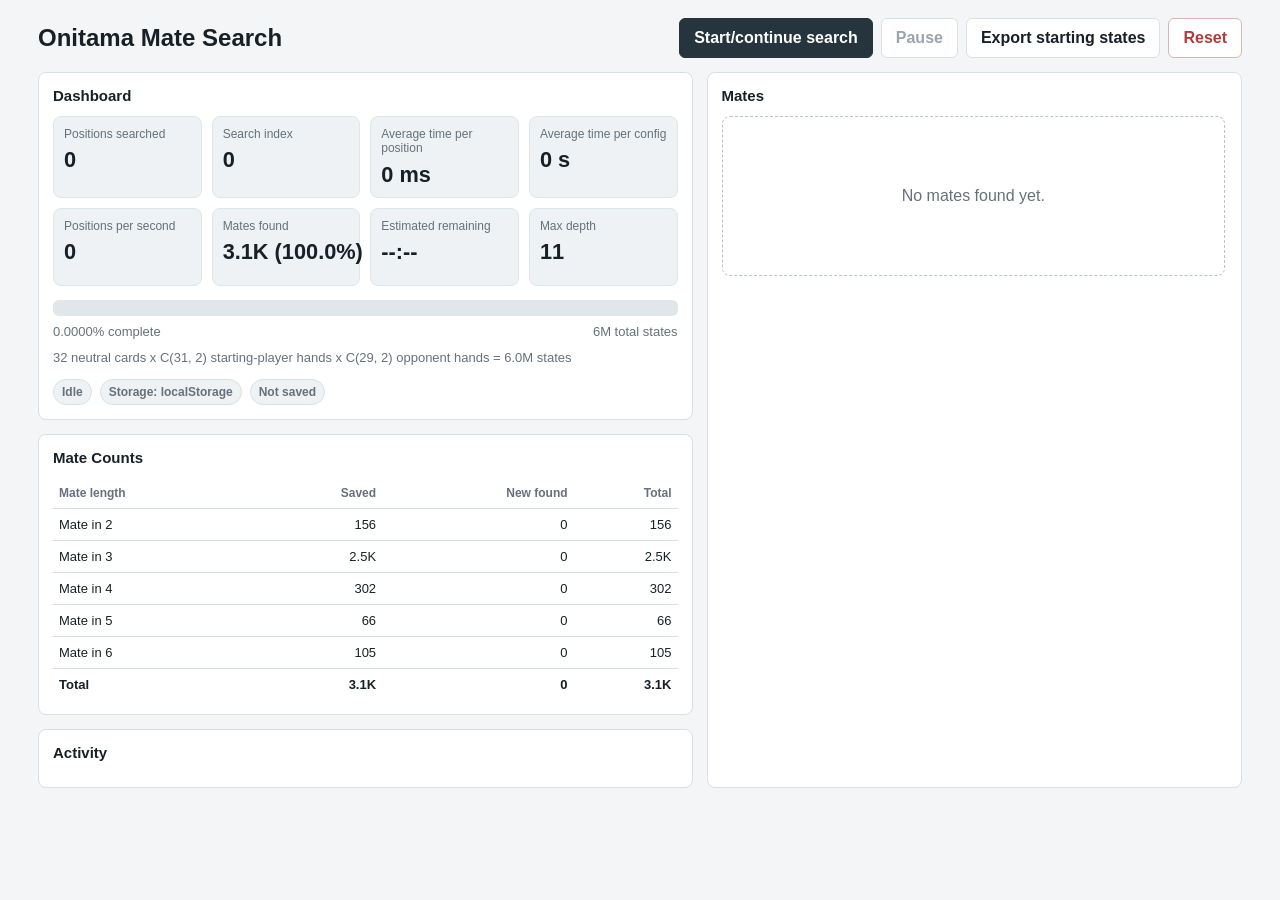
==== commit a10b7bc3: "cleaned up storage path for mates, and added new dataset." ====
--- a/matesearch.html
+++ b/matesearch.html
@@ -219,6 +219,10 @@
 
 		.summaryTable tbody tr:last-child td {
 			border-bottom: 0;
+		}
+
+		.summaryTable .summaryTotal td {
+			font-weight: 700;
 		}
 
 		.summaryTable .emptySummary {
@@ -473,7 +477,9 @@
 						<thead>
 							<tr>
 								<th>Mate length</th>
-								<th>Found</th>
+								<th>Saved</th>
+								<th>New found</th>
+								<th>Total</th>
 							</tr>
 						</thead>
 						<tbody id="mateSummary"></tbody>
@@ -513,6 +519,9 @@
 let runStartedAt = 0;
 let storageMode = "localStorage";
 let saveQueue = Promise.resolve();
+let lastStorageWarning = "";
+let fullStoragePromptActive = false;
+let opfsSaveAvailable = true;
 
 const elements = {
 	startButton: document.getElementById("startButton"),
@@ -1230,14 +1239,8 @@
 	});
 }
 
-async function writeProgressSnapshot(snapshot){
-	try {
-		localStorage.setItem(STORAGE_KEY, snapshot);
-		storageMode = storageMode == "browser local file" ? storageMode : "localStorage";
-	} catch (error) {
-		log("Unable to write localStorage progress: " + error.message);
-	}
-	if(navigator.storage && navigator.storage.getDirectory){
+async function writeProgressSnapshot(snapshot, options = {}){
+	if(opfsSaveAvailable && navigator.storage && navigator.storage.getDirectory){
 		try {
 			const root = await navigator.storage.getDirectory();
 			const handle = await root.getFileHandle(STORAGE_FILE, {create: true});
@@ -1245,12 +1248,84 @@
 			await writable.write(snapshot);
 			await writable.close();
 			storageMode = "browser local file";
+			render();
+			return;
 		} catch (error) {
-			if(storageMode != "localStorage") log("Browser local file save failed; using localStorage.");
-			storageMode = "localStorage";
+			opfsSaveAvailable = false;
+			logStorageWarning("Browser local file save is unavailable in this browser session; using localStorage instead.");
+		}
+	}
+	try {
+		localStorage.setItem(STORAGE_KEY, snapshot);
+		storageMode = opfsSaveAvailable ? "localStorage" : "localStorage (browser file unavailable)";
+		lastStorageWarning = "";
+	} catch (error) {
+		storageMode = "not saving";
+		logStorageWarning("Progress is too large for localStorage and could not be saved automatically.");
+		if(!options.suppressFullStoragePrompt){
+			await promptFullStorageExport();
+			return;
 		}
 	}
 	render();
+}
+
+function logStorageWarning(message){
+	if(lastStorageWarning == message) return;
+	lastStorageWarning = message;
+	log(message);
+}
+
+async function promptFullStorageExport(){
+	if(fullStoragePromptActive) return;
+	fullStoragePromptActive = true;
+	try {
+		if(worker){
+			stopWorker();
+			log("Search paused because browser storage is full.");
+		}
+		const mateCount = Array.isArray(progress.mates) ? progress.mates.length : 0;
+		if(mateCount == 0){
+			logStorageWarning("Browser storage is full, but there are no unsaved mates to export.");
+			render();
+			return;
+		}
+		const shouldExport = confirm(
+			"Browser storage is full. Export/download " + formatCompact(mateCount) +
+			" found mates now and clear them from in-browser progress so saving can continue?"
+		);
+		if(!shouldExport){
+			logStorageWarning("Storage is full; export was skipped. Progress is not being saved.");
+			render();
+			return;
+		}
+		const exportedRecords = buildStartingStateExport();
+		await exportStartingStateRecords(exportedRecords);
+		window.MATE_STARTING_STATES = exportedRecords;
+		progress.mates = [];
+		progress.lastSavedAt = new Date().toISOString();
+		await clearStoredProgress();
+		await writeProgressSnapshot(JSON.stringify(progress), {suppressFullStoragePrompt: true});
+		log("Cleared " + formatCompact(mateCount) + " exported mates from in-browser progress.");
+	} finally {
+		fullStoragePromptActive = false;
+	}
+}
+
+async function clearStoredProgress(){
+	try {
+		localStorage.removeItem(STORAGE_KEY);
+	} catch (error) {
+		// Best effort cleanup; a later save will report persistent failures.
+	}
+	if(navigator.storage && navigator.storage.getDirectory){
+		try {
+			const root = await navigator.storage.getDirectory();
+			await root.removeEntry(STORAGE_FILE);
+		} catch (error) {
+			// Missing files and cleanup failures are non-fatal.
+		}
+	}
 }
 
 function formatInteger(value){
@@ -1330,14 +1405,16 @@
 	const avgConfigMs = rolling.configs > 0 ? rolling.elapsedMs / rolling.configs : 0;
 	const rate = liveTime > 0 ? livePositions / (liveTime / 1000) : 0;
 	const estimatedRemainingMs = avgConfigMs > 0 ? avgConfigMs * (TOTAL_CONFIGS - configsDone) : NaN;
-	const matePercent = configsDone > 0 ? (progress.mates.length / configsDone) * 100 : 0;
+	const mateCounts = buildMateCountSummary();
+	const matePercentDenominator = Math.max(configsDone, mateCounts.total);
+	const matePercent = matePercentDenominator > 0 ? (mateCounts.total / matePercentDenominator) * 100 : 0;
 
 	elements.positionsSearched.textContent = formatCompact(livePositions);
 	elements.configsSearched.textContent = formatCompact(configsDone);
 	elements.avgPositionTime.textContent = formatMs(avgPositionMs);
 	elements.avgConfigTime.textContent = formatDuration(avgConfigMs);
 	elements.positionsPerSecond.textContent = formatCompact(rate);
-	elements.matesFound.textContent = formatCompact(progress.mates.length) + " (" + formatPercent(matePercent) + ")";
+	elements.matesFound.textContent = formatCompact(mateCounts.total) + " (" + formatPercent(matePercent) + ")";
 	elements.estimatedRemaining.textContent = isFinite(estimatedRemainingMs) ? formatHoursMinutes(estimatedRemainingMs) : "--:--";
 	elements.maxDepth.textContent = String(MAX_DEPTH);
 	elements.progressBar.style.width = Math.min(100, percent).toFixed(6) + "%";
@@ -1376,24 +1453,71 @@
 	}
 }
 
+function getMateMoveLength(mate){
+	if(!mate) return 0;
+	if(Number.isFinite(Number(mate.mate_moves))) return Number(mate.mate_moves);
+	if(Number.isFinite(Number(mate.mate_plies))) return matePliesToMoves(mate.mate_plies);
+	return 0;
+}
+
+function addMateCount(counts, mateMoves, field){
+	if(!mateMoves) return;
+	if(!counts.has(mateMoves)){
+		counts.set(mateMoves, {mateMoves, saved: 0, newFound: 0});
+	}
+	counts.get(mateMoves)[field] += 1;
+}
+
+function buildMateCountSummary(){
+	const counts = new Map();
+	const savedStates = new Set();
+	const newStates = new Set();
+	const savedMates = Array.isArray(window.MATE_STARTING_STATES) ? window.MATE_STARTING_STATES : [];
+	for(const mate of savedMates){
+		if(!mate || typeof mate.game_state != "string") continue;
+		savedStates.add(mate.game_state);
+		addMateCount(counts, getMateMoveLength(mate), "saved");
+	}
+	for(const mate of progress.mates){
+		if(!mate || typeof mate.game_state != "string" || savedStates.has(mate.game_state) || newStates.has(mate.game_state)) continue;
+		newStates.add(mate.game_state);
+		addMateCount(counts, getMateMoveLength(mate), "newFound");
+	}
+	const rows = Array.from(counts.values()).sort((a, b) => a.mateMoves - b.mateMoves).map((row) => ({
+		mateMoves: row.mateMoves,
+		saved: row.saved,
+		newFound: row.newFound,
+		total: row.saved + row.newFound
+	}));
+	return rows.reduce((summary, row) => {
+		summary.saved += row.saved;
+		summary.newFound += row.newFound;
+		summary.total += row.total;
+		return summary;
+	}, {rows, saved: 0, newFound: 0, total: 0});
+}
+
 function renderMateSummary(){
-	const counts = new Map();
-	for(const mate of progress.mates){
-		if(!mate || !Number.isFinite(Number(mate.mate_plies))) continue;
-		const mateMoves = mate.mate_moves || matePliesToMoves(mate.mate_plies);
-		counts.set(mateMoves, (counts.get(mateMoves) || 0) + 1);
-	}
-	const mateLengths = Array.from(counts.keys()).sort((a, b) => a - b);
-	if(mateLengths.length == 0){
-		elements.mateSummary.innerHTML = '<tr><td class="emptySummary" colspan="2">No mates found yet.</td></tr>';
+	const summary = buildMateCountSummary();
+	if(summary.rows.length == 0){
+		elements.mateSummary.innerHTML = '<tr><td class="emptySummary" colspan="4">No mates found yet.</td></tr>';
 		return;
 	}
-	elements.mateSummary.innerHTML = mateLengths.map((mateMoves) => `
+	elements.mateSummary.innerHTML = summary.rows.map((row) => `
 		<tr>
-			<td>Mate in ${mateMoves}</td>
-			<td>${formatCompact(counts.get(mateMoves))}</td>
+			<td>Mate in ${row.mateMoves}</td>
+			<td>${formatCompact(row.saved)}</td>
+			<td>${formatCompact(row.newFound)}</td>
+			<td>${formatCompact(row.total)}</td>
 		</tr>
-	`).join("");
+	`).join("") + `
+		<tr class="summaryTotal">
+			<td>Total</td>
+			<td>${formatCompact(summary.saved)}</td>
+			<td>${formatCompact(summary.newFound)}</td>
+			<td>${formatCompact(summary.total)}</td>
+		</tr>
+	`;
 }
 
 function renderMateList(){
@@ -1491,7 +1615,10 @@
 
 async function exportStartingStates(){
 	await saveQueue;
-	const records = buildStartingStateExport();
+	await exportStartingStateRecords(buildStartingStateExport());
+}
+
+async function exportStartingStateRecords(records){
 	const snapshot = JSON.stringify(records, null, 4) + "\n";
 	if(await writeStartingStatesToLocalServer(snapshot)){
 		log("Exported " + formatCompact(records.length) + " starting states to " + STARTING_STATES_PATH + ".");
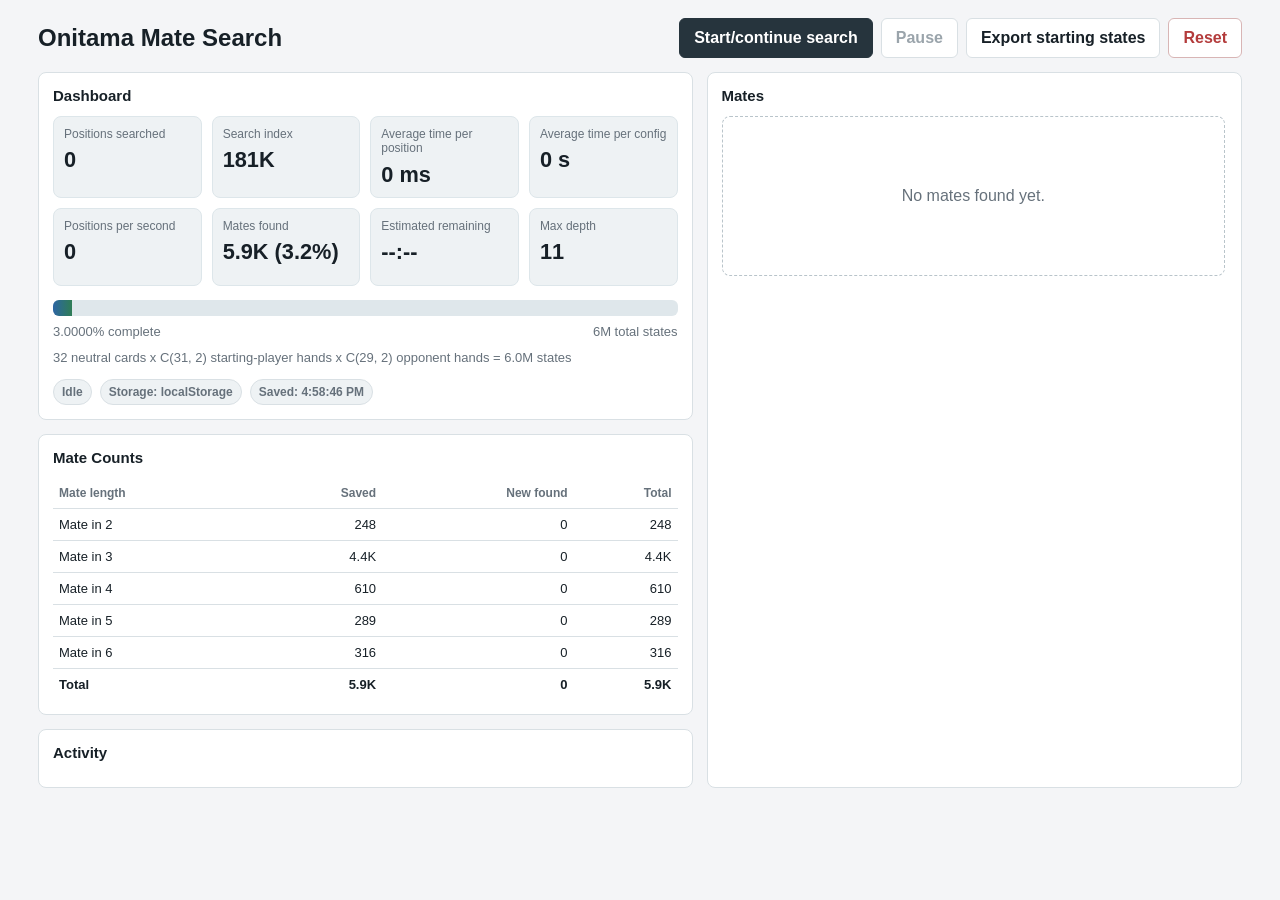
==== commit 2876ca1f: "consistent merge script" ====
--- a/matesearch.html
+++ b/matesearch.html
@@ -499,13 +499,15 @@
 		</div>
 	</div>
 
-	<script type="text/javascript" src="./mate_search/mate_starting_states.js?v=20260530-full-search"></script>
+	<script type="text/javascript" src="./mate_search/mate_starting_states.js?v=20260604-resume-meta"></script>
 	<script type="text/javascript" src="./main.js?v=20260530-mate-search-opts"></script>
 	<script>
 const TOTAL_CONFIGS = 6041280;
 const TOTAL_CONFIG_MATH = "32 neutral cards x C(31, 2) starting-player hands x C(29, 2) opponent hands = 6.0M states";
 const STORAGE_KEY = "onitamaMateSearch.progress.v2";
 const STORAGE_FILE = "onitama-matesearch-progress-v2.json";
+const PURGE_BEFORE_NEXT_SEARCH_ID = "20260604-merged-mate-starting-states-preserve-resume";
+const PURGE_BEFORE_NEXT_SEARCH_KEY = STORAGE_KEY + ".purged." + PURGE_BEFORE_NEXT_SEARCH_ID;
 const STARTING_STATES_FILE = "mate_starting_states.json";
 const STARTING_STATES_PATH = "mate_search/" + STARTING_STATES_FILE;
 const MAX_DEPTH = 11;
@@ -1208,14 +1210,30 @@
 
 async function loadProgress(){
 	const opfs = await readOpfsProgress();
-	if(opfs) return sanitizeProgress(opfs);
+	if(opfs) return mergeProgressWithStartingStateMetadata(sanitizeProgress(opfs));
 	try {
 		const local = localStorage.getItem(STORAGE_KEY);
-		if(local) return sanitizeProgress(JSON.parse(local));
+		if(local) return mergeProgressWithStartingStateMetadata(sanitizeProgress(JSON.parse(local)));
 	} catch (error) {
 		log("Unable to read localStorage progress: " + error.message);
 	}
-	return createEmptyProgress();
+	return mergeProgressWithStartingStateMetadata(createEmptyProgress());
+}
+
+function mergeProgressWithStartingStateMetadata(input){
+	const metadata = window.MATE_STARTING_STATES_META;
+	const search = metadata && metadata.search;
+	if(!search || typeof search != "object") return input;
+	const metadataNextIndex = clampInteger(search.next_index ?? search.nextIndex, 0, TOTAL_CONFIGS);
+	if(metadataNextIndex <= input.nextIndex) return input;
+	return sanitizeProgress({
+		...input,
+		nextIndex: metadataNextIndex,
+		positionsSearched: Math.max(input.positionsSearched, Number(search.positions_searched ?? search.positionsSearched) || 0),
+		totalSearchTimeMs: Math.max(input.totalSearchTimeMs, Number(search.total_search_time_ms ?? search.totalSearchTimeMs) || 0),
+		recentConfigs: input.recentConfigs.length ? input.recentConfigs : search.recent_configs,
+		lastSavedAt: input.lastSavedAt || metadata.exported_at || ""
+	});
 }
 
 async function readOpfsProgress(){
@@ -1326,6 +1344,39 @@
 			// Missing files and cleanup failures are non-fatal.
 		}
 	}
+}
+
+function hasConsumedSearchStartPurge(){
+	try {
+		return localStorage.getItem(PURGE_BEFORE_NEXT_SEARCH_KEY) == "1";
+	} catch (error) {
+		return false;
+	}
+}
+
+function markSearchStartPurgeConsumed(){
+	try {
+		localStorage.setItem(PURGE_BEFORE_NEXT_SEARCH_KEY, "1");
+	} catch (error) {
+		// If localStorage is unavailable, the in-memory progress has still been cleared for this start.
+	}
+}
+
+async function purgeProgressBeforeSearchIfNeeded(){
+	if(hasConsumedSearchStartPurge()) return false;
+	const purgedMateCount = Array.isArray(progress.mates) ? progress.mates.length : 0;
+	progress = sanitizeProgress({
+		...progress,
+		mates: [],
+		lastSavedAt: new Date().toISOString()
+	});
+	active = {index: progress.nextIndex};
+	progress.lastSavedAt = new Date().toISOString();
+	markSearchStartPurgeConsumed();
+	await writeProgressSnapshot(JSON.stringify(progress), {suppressFullStoragePrompt: true});
+	log("Purged " + formatCompact(purgedMateCount) + " old in-browser mate results after merging starting states; search will resume at config " + progress.nextIndex + ".");
+	render();
+	return true;
 }
 
 function formatInteger(value){
@@ -1590,7 +1641,10 @@
 	return escapeHtml(value).replace(/`/g, "&#96;");
 }
 
-function startSearch(){
+async function startSearch(){
+	if(worker || progress.nextIndex >= TOTAL_CONFIGS) return;
+	await saveQueue;
+	await purgeProgressBeforeSearchIfNeeded();
 	if(worker || progress.nextIndex >= TOTAL_CONFIGS) return;
 	active = {index: progress.nextIndex};
 	runStartedAt = performance.now();
@@ -1619,7 +1673,7 @@
 }
 
 async function exportStartingStateRecords(records){
-	const snapshot = JSON.stringify(records, null, 4) + "\n";
+	const snapshot = JSON.stringify(buildStartingStateExportPayload(records), null, 4) + "\n";
 	if(await writeStartingStatesToLocalServer(snapshot)){
 		log("Exported " + formatCompact(records.length) + " starting states to " + STARTING_STATES_PATH + ".");
 		return;
@@ -1629,32 +1683,51 @@
 	log("Download started for " + exportFileName + " with " + formatCompact(records.length) + " starting states.");
 }
 
+function buildStartingStateExportPayload(records){
+	const metadataSearch = window.MATE_STARTING_STATES_META && window.MATE_STARTING_STATES_META.search;
+	const metadataNextIndex = metadataSearch && Number.isFinite(Number(metadataSearch.next_index)) ? Number(metadataSearch.next_index) : 0;
+	return {
+		schema_version: 2,
+		exported_at: new Date().toISOString(),
+		search: {
+			next_index: Math.max(progress.nextIndex, metadataNextIndex),
+			positions_searched: progress.positionsSearched,
+			total_search_time_ms: progress.totalSearchTimeMs,
+			recent_configs: Array.isArray(progress.recentConfigs) ? progress.recentConfigs.slice(-ROLLING_CONFIG_LIMIT) : [],
+			max_depth: MAX_DEPTH,
+			total_configs: TOTAL_CONFIGS
+		},
+		starting_states: records
+	};
+}
+
 function buildStartingStateExport(){
 	const records = [];
 	const byState = new Map();
-	const addRecord = (record) => {
-		if(!record || !record.game_state || !Number.isFinite(Number(record.mate_plies))) return;
-		const normalized = {
-			game_state: record.game_state,
-			mate_plies: Number(record.mate_plies)
-		};
-		const existingIndex = byState.get(normalized.game_state);
-		if(existingIndex === undefined){
-			byState.set(normalized.game_state, records.length);
-			records.push(normalized);
-			return;
-		}
-		if(normalized.mate_plies < records[existingIndex].mate_plies){
-			records[existingIndex] = normalized;
-		}
-	};
 	if(Array.isArray(window.MATE_STARTING_STATES)){
-		window.MATE_STARTING_STATES.forEach(addRecord);
+		window.MATE_STARTING_STATES.forEach((record) => mergeStartingStateRecord(records, byState, record));
 	}
 	progress.mates.forEach((mate) => {
-		if(mate && mate.mate_found) addRecord(mate);
+		if(mate && mate.mate_found) mergeStartingStateRecord(records, byState, mate);
 	});
 	return records;
+}
+
+function mergeStartingStateRecord(records, byState, record){
+	if(!record || !record.game_state || !Number.isFinite(Number(record.mate_plies))) return;
+	const normalized = {
+		game_state: record.game_state,
+		mate_plies: Number(record.mate_plies)
+	};
+	const existingIndex = byState.get(normalized.game_state);
+	if(existingIndex === undefined){
+		byState.set(normalized.game_state, records.length);
+		records.push(normalized);
+		return;
+	}
+	if(normalized.mate_plies < records[existingIndex].mate_plies){
+		records[existingIndex] = normalized;
+	}
 }
 
 async function writeStartingStatesToLocalServer(snapshot){
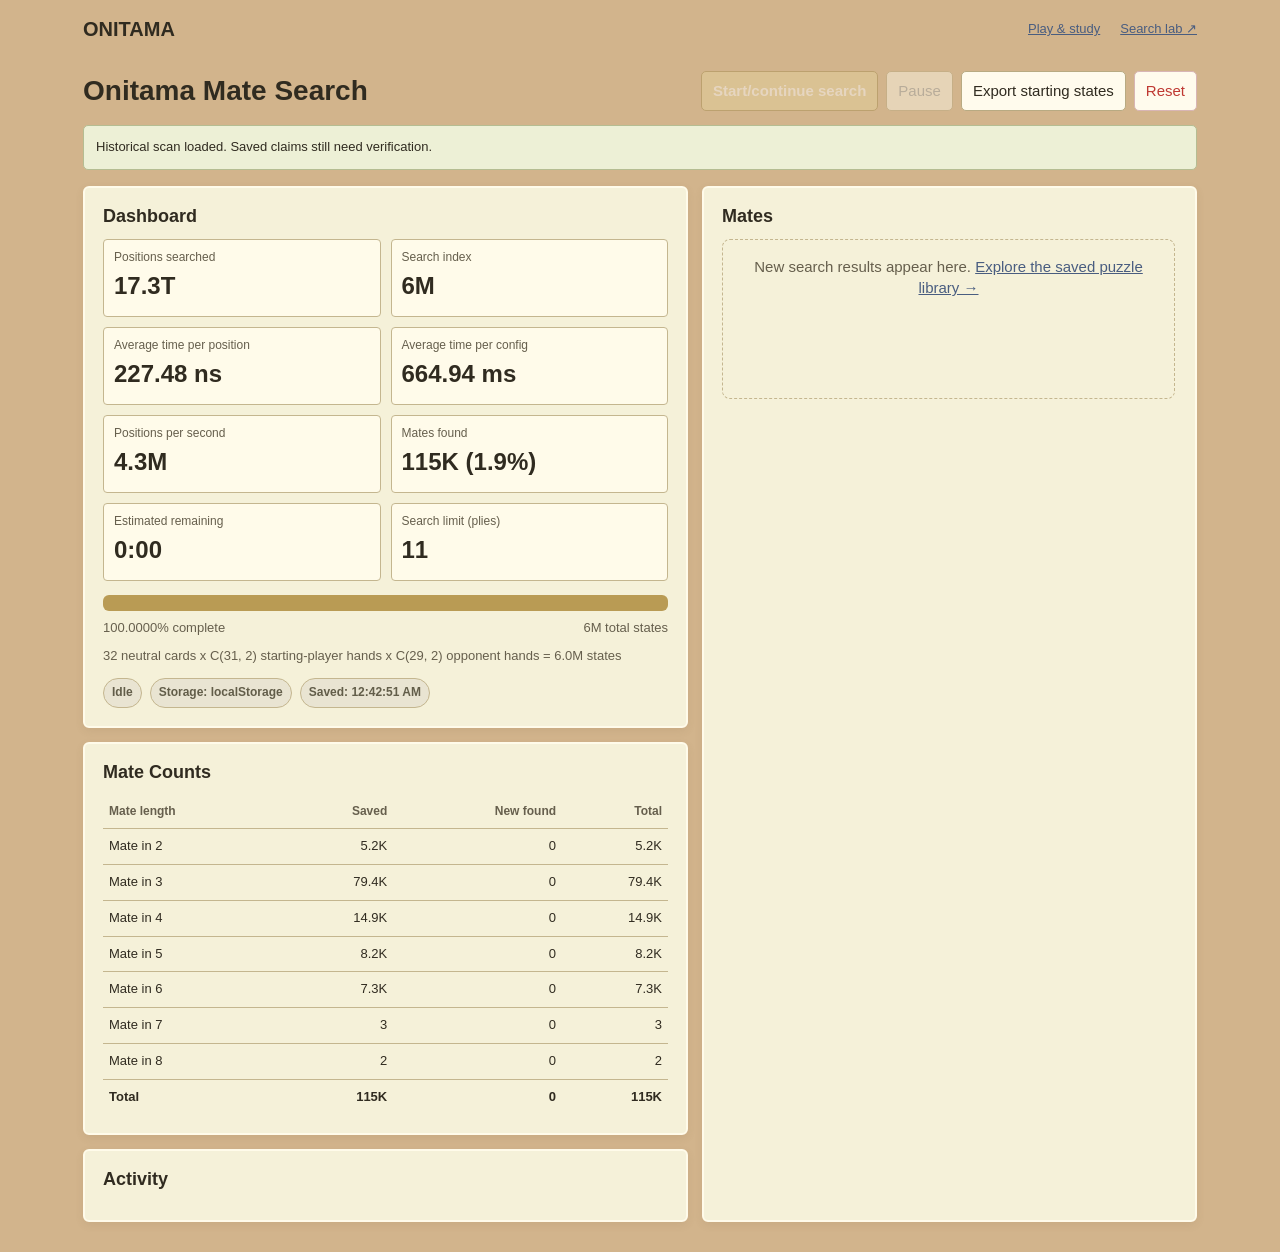
==== commit d9da442b: "completed puzzle app" ====
--- a/matesearch.html
+++ b/matesearch.html
@@ -402,11 +402,14 @@
 			}
 		}
 	</style>
+<link href="./theme.css?v=20260907b" rel="stylesheet">
+<link rel="icon" href="./favicon.svg" type="image/svg+xml">
 </head>
 <body>
+<nav class="siteNav" aria-label="Main navigation"><a class="brand" href="index.html"><span class="brandMark">王</span>ONITAMA</a><div class="navLinks"><a href="index.html">Play &amp; study</a><a href="matesearch.html">Search lab ↗</a></div></nav>
 	<div class="shell">
 		<header class="topbar">
-			<h1>Onitama Mate Search</h1>
+			<div><h1>Onitama Mate Search</h1></div>
 			<div class="actions">
 				<button id="startButton" class="primary" type="button">Start/continue search</button>
 				<button id="pauseButton" type="button" disabled>Pause</button>
@@ -415,7 +418,8 @@
 			</div>
 		</header>
 
-		<div class="layout">
+		<div id="auditBanner" class="auditBanner"></div>
+<div class="layout">
 			<div>
 				<section class="panel">
 					<h2>Dashboard</h2>
@@ -449,7 +453,7 @@
 							<div id="estimatedRemaining" class="metricValue">--:--</div>
 						</div>
 						<div class="metric">
-							<div class="metricLabel">Max depth</div>
+							<div class="metricLabel">Search limit (plies)</div>
 							<div id="maxDepth" class="metricValue">11</div>
 						</div>
 					</div>
@@ -499,20 +503,20 @@
 		</div>
 	</div>
 
-	<script type="text/javascript" src="./mate_search/mate_starting_states.js?v=20260604-resume-meta"></script>
-	<script type="text/javascript" src="./main.js?v=20260530-mate-search-opts"></script>
+	<script type="text/javascript" src="./mate_search/mate_starting_states.js?v=20260907b"></script>
+	<script src="./mate_search/record_schema.js?v=20260907b"></script>
+	<script src="./mate_search/worker_bundle.js?v=20260907b"></script>
+	<script type="text/javascript" src="./main.js?v=20260907b"></script>
 	<script>
 const TOTAL_CONFIGS = 6041280;
 const TOTAL_CONFIG_MATH = "32 neutral cards x C(31, 2) starting-player hands x C(29, 2) opponent hands = 6.0M states";
 const STORAGE_KEY = "onitamaMateSearch.progress.v2";
 const STORAGE_FILE = "onitama-matesearch-progress-v2.json";
-const PURGE_BEFORE_NEXT_SEARCH_ID = "20260604-merged-mate-starting-states-preserve-resume";
-const PURGE_BEFORE_NEXT_SEARCH_KEY = STORAGE_KEY + ".purged." + PURGE_BEFORE_NEXT_SEARCH_ID;
 const STARTING_STATES_FILE = "mate_starting_states.json";
 const STARTING_STATES_PATH = "mate_search/" + STARTING_STATES_FILE;
 const MAX_DEPTH = 11;
 const ROLLING_CONFIG_LIMIT = 100;
-const MATE_SEARCH_WORKER_URL = "mate_search/mate_search_worker.js?v=20260530-mate-search-opts";
+const MATE_SEARCH_WORKER_URL = "mate_search/mate_search_worker.js?v=20260907b";
 
 let progress = createEmptyProgress();
 let worker = null;
@@ -567,607 +571,8 @@
 }
 
 function buildMateSearchWorkerScript(){
-	return buildFastSearchWorkerPrelude() + "\n" + OPTIMIZED_MATE_SEARCH_WORKER_BODY;
-}
-
-// Keep this in sync with mate_search/mate_search_worker.js, without its importScripts() line.
-const OPTIMIZED_MATE_SEARCH_WORKER_BODY = `const MS_TOTAL_CONFIGS = 6041280;
-const MS_CONFIGS_PER_NEUTRAL = 188790;
-const MS_STARTER_PAIR_COUNT = 465;
-const MS_OPPONENT_PAIR_COUNT = 406;
-const MS_MAX_SCORE = 1000000;
-const MS_MATE_THRESHOLD = 900000;
-const MS_TT_BITS = 18;
-const MS_TT_SIZE = 1 << MS_TT_BITS;
-const MS_TT_BUCKET_SIZE = 2;
-const MS_TT_BUCKET_MASK = (MS_TT_SIZE / MS_TT_BUCKET_SIZE) - 1;
-const MS_BATCH_CONFIGS = 250;
-const MS_BATCH_MATES = 32;
-const MS_BATCH_MS = 250;
-const MS_NULL_TT = {stats: null};
-
-let msShouldStop = false;
-let msGeneration = 0;
-let msSharedMemory = null;
-let msSharedTT = null;
-let msPairFirst31 = null;
-let msPairSecond31 = null;
-let msPairFirst29 = null;
-let msPairSecond29 = null;
-let msMirrorCard = null;
-
-function msTwoDigit(value){
-	return value < 10 ? "0" + value : String(value);
-}
-
-function msCardName(card){
-	const entry = move_dictionary[msTwoDigit(card)];
-	return entry ? entry.name : msTwoDigit(card);
-}
-
-function msCardStartColor(card){
-	const entry = move_dictionary[msTwoDigit(card)];
-	return entry ? entry.startColor : "R";
-}
-
-function msGameState(config){
-	return "ppmpp" + "e".repeat(15) + "PPMPP"
-		+ msTwoDigit(config.red0) + "-"
-		+ msTwoDigit(config.red1) + "-"
-		+ msTwoDigit(config.blue0) + "-"
-		+ msTwoDigit(config.blue1) + "-"
-		+ msTwoDigit(config.neutral) + "X"
-		+ config.startingPlayer;
-}
-
-function msConfigId(config){
-	return "R" + msTwoDigit(config.red0) + msTwoDigit(config.red1)
-		+ "-B" + msTwoDigit(config.blue0) + msTwoDigit(config.blue1)
-		+ "-N" + msTwoDigit(config.neutral)
-		+ "-" + config.startingPlayer;
-}
-
-function msIsMateForStartingPlayer(score, startingPlayer){
-	if(Math.abs(score) < MS_MATE_THRESHOLD) return false;
-	return (startingPlayer == "R" && score > 0) || (startingPlayer == "B" && score < 0);
-}
-
-function msSquareCoord(square){
-	return String.fromCharCode("A".charCodeAt(0) + (square % 5)) + (Math.floor(square / 5) + 1);
-}
-
-function msMirrorSquare(square){
-	return Math.floor(square / 5) * 5 + (4 - (square % 5));
-}
-
-function msDescribeMove(search, move){
-	if(!move) return {};
-	const decoded = fastDecodeMove(search, move);
-	const card = Number(decoded.cardID);
-	return {
-		color: decoded.color,
-		card: msCardName(card),
-		card_id: msTwoDigit(card),
-		from: decoded.startLocation,
-		to: decoded.targetLocation,
-		from_coord: msSquareCoord(decoded.startLocation),
-		to_coord: msSquareCoord(decoded.targetLocation)
-	};
-}
-
-function msMirrorMoveDescription(move){
-	if(!move || !move.card_id) return {};
-	const mirroredCard = msMirrorCard[Number(move.card_id)];
-	const from = msMirrorSquare(move.from);
-	const to = msMirrorSquare(move.to);
-	return {
-		color: move.color,
-		card: msCardName(mirroredCard),
-		card_id: msTwoDigit(mirroredCard),
-		from,
-		to,
-		from_coord: msSquareCoord(from),
-		to_coord: msSquareCoord(to)
-	};
-}
-
-function msCreateSearch(config, startedAt){
-	const search = createFastStartingSearchFromCards(config.red0, config.red1, config.blue0, config.blue1, config.neutral, config.startingPlayer, MS_NULL_TT, msSharedMemory, startedAt);
-	search.maxThinkingTime = null;
-	search.mateOnly = true;
-	return search;
-}
-
-function msInitTables(){
-	if(msSharedTT) return;
-	ensureFastSearchTables();
-	msSharedMemory = createFastSearchMemory();
-	msSharedMemory.mateOnly = true;
-	msSharedTT = {
-		generation: new Uint32Array(MS_TT_SIZE),
-		hashA: new Uint32Array(MS_TT_SIZE),
-		hashB: new Uint32Array(MS_TT_SIZE),
-		depth: new Int8Array(MS_TT_SIZE),
-		score: new Int32Array(MS_TT_SIZE),
-		flag: new Int8Array(MS_TT_SIZE),
-		move: new Uint16Array(MS_TT_SIZE)
-	};
-	msPairFirst31 = msBuildPairPositions(31, 0);
-	msPairSecond31 = msBuildPairPositions(31, 1);
-	msPairFirst29 = msBuildPairPositions(29, 0);
-	msPairSecond29 = msBuildPairPositions(29, 1);
-	msMirrorCard = msBuildMirrorCardMap();
-}
-
-function msBuildPairPositions(size, part){
-	const count = size * (size - 1) / 2;
-	const output = new Uint8Array(count);
-	let index = 0;
-	for(let first=0;first<size-1;first++){
-		for(let second=first+1;second<size;second++){
-			output[index] = part == 0 ? first : second;
-			index += 1;
-		}
-	}
-	return output;
-}
-
-function msMoveSignature(rawMove){
-	let f = 0;
-	let b = 0;
-	let l = 0;
-	let r = 0;
-	for(let i=0;i<rawMove.length;i++){
-		const char = rawMove[i];
-		if(char == "f") f += 1;
-		else if(char == "b") b += 1;
-		else if(char == "l") l += 1;
-		else if(char == "r") r += 1;
-	}
-	return f + "," + b + "," + l + "," + r;
-}
-
-function msMirrorRawMove(rawMove){
-	let output = "";
-	for(let i=0;i<rawMove.length;i++){
-		const char = rawMove[i];
-		output += char == "l" ? "r" : (char == "r" ? "l" : char);
-	}
-	return output;
-}
-
-function msCardSignature(moves){
-	return moves.map(msMoveSignature).sort().join("|");
-}
-
-function msBuildMirrorCardMap(){
-	const signatures = new Map();
-	for(let card=0;card<32;card++){
-		const id = msTwoDigit(card);
-		const entry = move_dictionary[id];
-		signatures.set(entry.startColor + "|" + msCardSignature(entry.moves), card);
-	}
-	const output = new Uint8Array(32);
-	for(let card=0;card<32;card++){
-		const id = msTwoDigit(card);
-		const entry = move_dictionary[id];
-		const mirroredMoves = entry.moves.map(msMirrorRawMove);
-		const mirroredCard = signatures.get(entry.startColor + "|" + msCardSignature(mirroredMoves));
-		output[card] = mirroredCard === undefined ? card : mirroredCard;
-	}
-	return output;
-}
-
-function msStarterCard(neutral, position){
-	return position < neutral ? position : position + 1;
-}
-
-function msNthRemainingCard(neutral, firstStarter, secondStarter, position){
-	let seen = 0;
-	for(let card=0;card<32;card++){
-		if(card == neutral || card == firstStarter || card == secondStarter) continue;
-		if(seen == position) return card;
-		seen += 1;
-	}
-	return 0;
-}
-
-function msPositionWithoutCard(card, excluded){
-	return card < excluded ? card : card - 1;
-}
-
-function msPositionWithoutCards(card, excludedA, excludedB, excludedC){
-	let position = card;
-	if(excludedA < card) position -= 1;
-	if(excludedB < card) position -= 1;
-	if(excludedC < card) position -= 1;
-	return position;
-}
-
-function msPairIndexFromPositions(first, second, size){
-	return first * (2 * size - first - 1) / 2 + (second - first - 1);
-}
-
-function msFillConfigAtIndex(index, config){
-	const neutral = Math.floor(index / MS_CONFIGS_PER_NEUTRAL);
-	const neutralOffset = index - neutral * MS_CONFIGS_PER_NEUTRAL;
-	const starterPairIndex = Math.floor(neutralOffset / MS_OPPONENT_PAIR_COUNT);
-	const opponentPairIndex = neutralOffset - starterPairIndex * MS_OPPONENT_PAIR_COUNT;
-	const starterFirst = msStarterCard(neutral, msPairFirst31[starterPairIndex]);
-	const starterSecond = msStarterCard(neutral, msPairSecond31[starterPairIndex]);
-	const opponentFirst = msNthRemainingCard(neutral, starterFirst, starterSecond, msPairFirst29[opponentPairIndex]);
-	const opponentSecond = msNthRemainingCard(neutral, starterFirst, starterSecond, msPairSecond29[opponentPairIndex]);
-	const startingPlayer = msCardStartColor(neutral);
-	config.index = index;
-	config.neutral = neutral;
-	config.startingPlayer = startingPlayer;
-	if(startingPlayer == "R"){
-		config.red0 = starterFirst;
-		config.red1 = starterSecond;
-		config.blue0 = opponentFirst;
-		config.blue1 = opponentSecond;
-	} else {
-		config.red0 = opponentFirst;
-		config.red1 = opponentSecond;
-		config.blue0 = starterFirst;
-		config.blue1 = starterSecond;
-	}
-	return config;
-}
-
-function msConfigIndex(config){
-	const neutral = config.neutral;
-	const startingPlayer = msCardStartColor(neutral);
-	const starter0 = startingPlayer == "R" ? config.red0 : config.blue0;
-	const starter1 = startingPlayer == "R" ? config.red1 : config.blue1;
-	const opponent0 = startingPlayer == "R" ? config.blue0 : config.red0;
-	const opponent1 = startingPlayer == "R" ? config.blue1 : config.red1;
-	const starterFirst = Math.min(starter0, starter1);
-	const starterSecond = Math.max(starter0, starter1);
-	const opponentFirst = Math.min(opponent0, opponent1);
-	const opponentSecond = Math.max(opponent0, opponent1);
-	const starterPos0 = msPositionWithoutCard(starterFirst, neutral);
-	const starterPos1 = msPositionWithoutCard(starterSecond, neutral);
-	const starterPairIndex = msPairIndexFromPositions(starterPos0, starterPos1, 31);
-	const opponentPos0 = msPositionWithoutCards(opponentFirst, neutral, starterFirst, starterSecond);
-	const opponentPos1 = msPositionWithoutCards(opponentSecond, neutral, starterFirst, starterSecond);
-	const opponentPairIndex = msPairIndexFromPositions(opponentPos0, opponentPos1, 29);
-	return neutral * MS_CONFIGS_PER_NEUTRAL + starterPairIndex * MS_OPPONENT_PAIR_COUNT + opponentPairIndex;
-}
-
-function msFillMirrorConfig(config, mirrorConfig){
-	const redMirror0 = msMirrorCard[config.red0];
-	const redMirror1 = msMirrorCard[config.red1];
-	const blueMirror0 = msMirrorCard[config.blue0];
-	const blueMirror1 = msMirrorCard[config.blue1];
-	mirrorConfig.red0 = redMirror0 <= redMirror1 ? redMirror0 : redMirror1;
-	mirrorConfig.red1 = redMirror0 <= redMirror1 ? redMirror1 : redMirror0;
-	mirrorConfig.blue0 = blueMirror0 <= blueMirror1 ? blueMirror0 : blueMirror1;
-	mirrorConfig.blue1 = blueMirror0 <= blueMirror1 ? blueMirror1 : blueMirror0;
-	mirrorConfig.neutral = msMirrorCard[config.neutral];
-	mirrorConfig.startingPlayer = msCardStartColor(mirrorConfig.neutral);
-	mirrorConfig.index = msConfigIndex(mirrorConfig);
-	return mirrorConfig;
-}
-
-function msNextGeneration(){
-	msGeneration = (msGeneration + 1) >>> 0;
-	if(msGeneration == 0){
-		msSharedTT.generation.fill(0);
-		msGeneration = 1;
-	}
-	return msGeneration;
-}
-
-function msTTIndex(search){
-	return ((search.hashA ^ Math.imul(search.hashB, 0x9e3779b1)) & MS_TT_BUCKET_MASK) * MS_TT_BUCKET_SIZE;
-}
-
-function msTTProbeIndex(tt, search, generation){
-	const index = msTTIndex(search);
-	for(let offset=0;offset<MS_TT_BUCKET_SIZE;offset++){
-		const entryIndex = index + offset;
-		if(tt.generation[entryIndex] == generation && tt.hashA[entryIndex] == search.hashA && tt.hashB[entryIndex] == search.hashB){
-			return entryIndex;
-		}
-	}
-	return -1;
-}
-
-function msTTStore(tt, search, generation, depthRemaining, score, flag, move, ply){
-	const index = msTTIndex(search);
-	let replaceIndex = index;
-	let shallowestDepth = tt.depth[index];
-	for(let offset=0;offset<MS_TT_BUCKET_SIZE;offset++){
-		const entryIndex = index + offset;
-		if(tt.generation[entryIndex] != generation){
-			replaceIndex = entryIndex;
-			break;
-		}
-		if(tt.hashA[entryIndex] == search.hashA && tt.hashB[entryIndex] == search.hashB){
-			if(tt.depth[entryIndex] > depthRemaining) return;
-			replaceIndex = entryIndex;
-			break;
-		}
-		if(tt.depth[entryIndex] < shallowestDepth){
-			shallowestDepth = tt.depth[entryIndex];
-			replaceIndex = entryIndex;
-		}
-	}
-	tt.generation[replaceIndex] = generation;
-	tt.hashA[replaceIndex] = search.hashA;
-	tt.hashB[replaceIndex] = search.hashB;
-	tt.depth[replaceIndex] = depthRemaining;
-	tt.score[replaceIndex] = fastNormalizeTTScoreForStore(score, ply);
-	tt.flag[replaceIndex] = flag;
-	tt.move[replaceIndex] = move;
-}
-
-function msMateAlphaBeta(search, depthRemaining, alpha, beta, ply, tt, generation){
-	GreatestDepthSearched = Math.max(GreatestDepthSearched, ply);
-	const terminalScore = fastTerminalScore(search, ply);
-	if(terminalScore) return terminalScore;
-	if(depthRemaining == 0) return 0;
-
-	const alphaOrig = alpha;
-	const betaOrig = beta;
-	const ttIndex = msTTProbeIndex(tt, search, generation);
-	let ttMove = 0;
-	if(ttIndex >= 0){
-		ttMove = tt.move[ttIndex];
-		if(tt.depth[ttIndex] >= depthRemaining){
-			const ttScore = fastNormalizeTTScoreForProbe(tt.score[ttIndex], ply);
-			const ttFlag = tt.flag[ttIndex];
-			if(ttFlag == TT_EXACT) return ttScore;
-			if(ttFlag == TT_LOWER) alpha = Math.max(alpha, ttScore);
-			else if(ttFlag == TT_UPPER) beta = Math.min(beta, ttScore);
-			if(alpha >= beta) return ttScore;
-		}
-	}
-
-	const moveCount = fastGenerateLegalMoves(search, ply);
-	const legalMoves = search.moveBuffers[ply];
-	if(moveCount == 0) return 0;
-	msOrderMateMoves(search, legalMoves, moveCount, ttMove, ply);
-
-	const maximizingPlayer = search.turn == FAST_RED;
-	let bestMove = legalMoves[0];
-	let bestScore = maximizingPlayer ? -MS_MAX_SCORE - 1 : MS_MAX_SCORE + 1;
-	for(let moveIndex=0;moveIndex<moveCount;moveIndex++){
-		const move = legalMoves[moveIndex];
-		AImovesEvaluated += 1;
-		let score = fastTerminalMoveScore(search, move, ply + 1);
-		if(!score){
-			fastMakeMove(search, move, ply);
-			score = msMateAlphaBeta(search, depthRemaining - 1, alpha, beta, ply + 1, tt, generation);
-			fastUnmakeMove(search, ply);
-		}
-		if((maximizingPlayer && score > bestScore) || (!maximizingPlayer && score < bestScore)){
-			bestScore = score;
-			bestMove = move;
-		}
-		if(maximizingPlayer) alpha = Math.max(alpha, bestScore);
-		else beta = Math.min(beta, bestScore);
-		if(alpha >= beta){
-			fastRecordCutoff(search, move, ply, depthRemaining);
-			break;
-		}
-	}
-
-	let flag = TT_EXACT;
-	if(bestScore <= alphaOrig) flag = TT_UPPER;
-	else if(bestScore >= betaOrig) flag = TT_LOWER;
-	msTTStore(tt, search, generation, depthRemaining, bestScore, flag, bestMove, ply);
-	if(ply == 0) search.rootMove = bestMove;
-	return bestScore;
-}
-
-function msOrderMateMoves(search, moves, moveCount, ttMove, ply){
-	const scores = search.moveScoreBuffers[ply] || (search.moveScoreBuffers[ply] = new Int32Array(FAST_MAX_MOVES));
-	for(let i=0;i<moveCount;i++){
-		const move = moves[i];
-		const score = msMateMoveHeuristic(search, move, ttMove, ply);
-		let j = i - 1;
-		while(j >= 0 && scores[j] < score){
-			moves[j + 1] = moves[j];
-			scores[j + 1] = scores[j];
-			j -= 1;
-		}
-		moves[j + 1] = move;
-		scores[j + 1] = score;
-	}
-}
-
-function msMateMoveHeuristic(search, move, ttMove, ply){
-	if(move == ttMove) return 3000000;
-	const terminalScore = fastTerminalMoveScore(search, move, ply + 1);
-	if(terminalScore){
-		if((search.turn == FAST_RED && terminalScore > 0) || (search.turn == FAST_BLUE && terminalScore < 0)) return 2500000;
-		return -2500000;
-	}
-	const startBit = FastMoveStartBitTable[move];
-	const targetBit = FastMoveTargetBitTable[move];
-	let score = 0;
-	if(search.occupiedMask & targetBit) score += (search.masterMask & targetBit) ? 500000 : 50000;
-	if(search.masterMask & startBit){
-		const target = FastMoveTargetTable[move];
-		if((search.redMask & startBit) && target == 2) score += 1000000;
-		else if((search.redMask & startBit) == 0 && target == 22) score += 1000000;
-		const row = Math.floor(target / 5);
-		score += (search.redMask & startBit) ? (4 - row) * 2000 : row * 2000;
-	}
-	if(search.killerOne[ply] == move) score += 12000;
-	else if(search.killerTwo[ply] == move) score += 10000;
-	const colorIndex = search.turn == FAST_RED ? 0 : 1;
-	score += search.history[colorIndex * FAST_HISTORY_SIZE + move];
-	return score;
-}
-
-function msSearchRoot(config, maxDepth, tt, generation, startedAt){
-	const search = msCreateSearch(config, startedAt);
-	const score = msMateAlphaBeta(search, maxDepth, -MS_MAX_SCORE - 1, MS_MAX_SCORE + 1, 0, tt, generation);
-	return {
-		score,
-		move: search.rootMove || 0,
-		search
-	};
-}
-
-function msExtractPrincipalVariation(config, depth, tt, generation){
-	const search = msCreateSearch(config, getNow());
-	const line = [];
-	let madeMoves = 0;
-	for(let ply=0;ply<depth;ply++){
-		if(fastTerminalScore(search, ply)) break;
-		const ttIndex = msTTProbeIndex(tt, search, generation);
-		if(ttIndex < 0) break;
-		const move = tt.move[ttIndex];
-		if(!move) break;
-		const moveCount = fastGenerateLegalMoves(search, ply);
-		const legalMoves = search.moveBuffers[ply];
-		if(!fastMoveListContains(legalMoves, moveCount, move)) break;
-		line.push(msDescribeMove(search, move));
-		if(fastTerminalMoveScore(search, move, ply + 1)) break;
-		fastMakeMove(search, move, ply);
-		madeMoves += 1;
-	}
-	for(let ply=madeMoves-1;ply>=0;ply--){
-		fastUnmakeMove(search, ply);
-	}
-	return line;
-}
-
-function msBuildMateResult(config, maxDepth, nodes, elapsedMs, score, rootMove, search, tt, generation){
-	const matePlies = MS_MAX_SCORE - Math.abs(score);
-	const result = {
-		config_index: config.index,
-		config_id: msConfigId(config),
-		game_state: msGameState(config),
-		starting_player: config.startingPlayer,
-		red_cards: [msCardName(config.red0), msCardName(config.red1)],
-		blue_cards: [msCardName(config.blue0), msCardName(config.blue1)],
-		neutral: msCardName(config.neutral),
-		max_depth: maxDepth,
-		nodes,
-		elapsed_ms: elapsedMs,
-		mate_found: true,
-		mate_plies: matePlies,
-		mate_moves: Math.ceil(matePlies / 2),
-		search_depth: maxDepth,
-		first_move: msDescribeMove(search, rootMove),
-		principal_variation: msExtractPrincipalVariation(config, matePlies, tt, generation)
-	};
-	return result;
-}
-
-function msMirrorMateResult(result, mirrorConfig){
-	const mirrorResult = {
-		config_index: mirrorConfig.index,
-		config_id: msConfigId(mirrorConfig),
-		game_state: msGameState(mirrorConfig),
-		starting_player: mirrorConfig.startingPlayer,
-		red_cards: [msCardName(mirrorConfig.red0), msCardName(mirrorConfig.red1)],
-		blue_cards: [msCardName(mirrorConfig.blue0), msCardName(mirrorConfig.blue1)],
-		neutral: msCardName(mirrorConfig.neutral),
-		max_depth: result.max_depth,
-		nodes: 0,
-		elapsed_ms: 0,
-		mate_found: true,
-		mate_plies: result.mate_plies,
-		mate_moves: result.mate_moves,
-		search_depth: result.search_depth,
-		first_move: msMirrorMoveDescription(result.first_move),
-		principal_variation: result.principal_variation.map(msMirrorMoveDescription),
-		mirrored_from: result.config_id
-	};
-	return mirrorResult;
-}
-
-function msSolveConfig(config, mirrorConfig, maxDepth){
-	const startedAt = getNow();
-	const generation = msNextGeneration();
-	AImovesEvaluated = 0;
-	GreatestDepthSearched = 0;
-	const root = msSearchRoot(config, maxDepth, msSharedTT, generation, startedAt);
-	const elapsedMs = getNow() - startedAt;
-	const output = {
-		nodes: AImovesEvaluated,
-		elapsed_ms: elapsedMs,
-		mates: []
-	};
-	if(msIsMateForStartingPlayer(root.score, config.startingPlayer)){
-		const result = msBuildMateResult(config, maxDepth, output.nodes, elapsedMs, root.score, root.move, root.search, msSharedTT, generation);
-		output.mates.push(result);
-		if(mirrorConfig && mirrorConfig.index != config.index){
-			output.mates.push(msMirrorMateResult(result, mirrorConfig));
-		}
-	}
-	return output;
-}
-
-function msCreateBatch(startIndex){
-	return {
-		type: "batch",
-		nextIndex: startIndex,
-		configs: 0,
-		searched_configs: 0,
-		skipped_configs: 0,
-		nodes: 0,
-		elapsed_ms: 0,
-		mates: []
-	};
-}
-
-function msFlushBatch(batch, force){
-	if(!force && batch.configs < MS_BATCH_CONFIGS && batch.mates.length < MS_BATCH_MATES && batch.elapsed_ms < MS_BATCH_MS) return false;
-	if(batch.configs == 0 && batch.mates.length == 0) return false;
-	postMessage(batch);
-	return true;
-}
-
-self.onmessage = function(event){
-	const message = event.data;
-	if(message.type == "stop"){
-		msShouldStop = true;
-		return;
-	}
-	if(message.type != "start") return;
-
-	msInitTables();
-	msShouldStop = false;
-	const maxDepth = message.maxDepth || 12;
-	const startIndex = Math.max(0, Number(message.nextIndex) || 0);
-	const config = {};
-	const mirrorConfig = {};
-	let batch = msCreateBatch(startIndex);
-	let batchStartedAt = getNow();
-
-	for(let index=startIndex;index<MS_TOTAL_CONFIGS;index++){
-		if(msShouldStop) break;
-		msFillConfigAtIndex(index, config);
-		msFillMirrorConfig(config, mirrorConfig);
-		batch.configs += 1;
-		batch.nextIndex = index + 1;
-		if(mirrorConfig.index < index && mirrorConfig.index >= startIndex){
-			batch.skipped_configs += 1;
-		} else {
-			const result = msSolveConfig(config, mirrorConfig.index > index ? mirrorConfig : null, maxDepth);
-			batch.searched_configs += 1;
-			batch.nodes += result.nodes;
-			for(let i=0;i<result.mates.length;i++){
-				batch.mates.push(result.mates[i]);
-			}
-		}
-		batch.elapsed_ms = getNow() - batchStartedAt;
-		if(msFlushBatch(batch, false)){
-			batch = msCreateBatch(index + 1);
-			batchStartedAt = getNow();
-		}
-	}
-	msFlushBatch(batch, true);
-	postMessage({type: msShouldStop ? "paused" : "done", index: batch.nextIndex});
-};
-`;
+	return buildFastSearchWorkerPrelude() + "\n" + window.MATE_SEARCH_WORKER_SOURCE;
+}
 
 function createEmptyProgress(){
 	return {
@@ -1186,6 +591,7 @@
 	const nextIndex = clampInteger(input.nextIndex ?? input.configsSearched, 0, TOTAL_CONFIGS);
 	return {
 		nextIndex,
+		restarted: input.restarted === true,
 		positionsSearched: Math.max(0, Number(input.positionsSearched) || 0),
 		totalSearchTimeMs: Math.max(0, Number(input.totalSearchTimeMs) || 0),
 		recentConfigs: sanitizeRecentConfigs(input.recentConfigs),
@@ -1221,6 +627,10 @@
 }
 
 function mergeProgressWithStartingStateMetadata(input){
+	// Keep browser history, but replace old distances/lines with audited records.
+	const saved=new Map((window.MATE_STARTING_STATES||[]).map(r=>[r.game_state,r]));
+	input.mates=input.mates.map(r=>MateRecords.verified(saved.get(r.game_state))?{...r,...saved.get(r.game_state)}:r);
+	if(input.restarted) return input;
 	const metadata = window.MATE_STARTING_STATES_META;
 	const search = metadata && metadata.search;
 	if(!search || typeof search != "object") return input;
@@ -1346,39 +756,6 @@
 	}
 }
 
-function hasConsumedSearchStartPurge(){
-	try {
-		return localStorage.getItem(PURGE_BEFORE_NEXT_SEARCH_KEY) == "1";
-	} catch (error) {
-		return false;
-	}
-}
-
-function markSearchStartPurgeConsumed(){
-	try {
-		localStorage.setItem(PURGE_BEFORE_NEXT_SEARCH_KEY, "1");
-	} catch (error) {
-		// If localStorage is unavailable, the in-memory progress has still been cleared for this start.
-	}
-}
-
-async function purgeProgressBeforeSearchIfNeeded(){
-	if(hasConsumedSearchStartPurge()) return false;
-	const purgedMateCount = Array.isArray(progress.mates) ? progress.mates.length : 0;
-	progress = sanitizeProgress({
-		...progress,
-		mates: [],
-		lastSavedAt: new Date().toISOString()
-	});
-	active = {index: progress.nextIndex};
-	progress.lastSavedAt = new Date().toISOString();
-	markSearchStartPurgeConsumed();
-	await writeProgressSnapshot(JSON.stringify(progress), {suppressFullStoragePrompt: true});
-	log("Purged " + formatCompact(purgedMateCount) + " old in-browser mate results after merging starting states; search will resume at config " + progress.nextIndex + ".");
-	render();
-	return true;
-}
-
 function formatInteger(value){
 	return Math.floor(value).toLocaleString();
 }
@@ -1388,6 +765,7 @@
 	const abs = Math.abs(number);
 	if(abs < 1000) return number.toLocaleString();
 	const units = [
+		{value: 1000000000000, suffix: "T"},
 		{value: 1000000000, suffix: "B"},
 		{value: 1000000, suffix: "M"},
 		{value: 1000, suffix: "K"}
@@ -1447,6 +825,8 @@
 }
 
 function render(){
+ const audit=window.MATE_STARTING_STATES_META?.audit;
+ document.getElementById('auditBanner').textContent=audit ? audit.verified_count.toLocaleString()+" verified shortest forced mates · "+audit.beyond_scan_count.toLocaleString()+" mates separately verified beyond the 11-ply scan limit. The original full scan is preserved; this audit covers its saved claims." : "Historical scan loaded. Saved claims still need verification.";
 	const livePositions = progress.positionsSearched;
 	const liveTime = progress.totalSearchTimeMs;
 	const configsDone = progress.nextIndex;
@@ -1551,7 +931,7 @@
 function renderMateSummary(){
 	const summary = buildMateCountSummary();
 	if(summary.rows.length == 0){
-		elements.mateSummary.innerHTML = '<tr><td class="emptySummary" colspan="4">No mates found yet.</td></tr>';
+		elements.mateSummary.innerHTML = '<tr><td class="emptySummary" colspan="4">New search results appear here. <a href="index.html">Explore the saved puzzle library →</a></td></tr>';
 		return;
 	}
 	elements.mateSummary.innerHTML = summary.rows.map((row) => `
@@ -1573,10 +953,10 @@
 
 function renderMateList(){
 	if(progress.mates.length == 0){
-		elements.mateList.innerHTML = '<div class="emptyState">No mates found yet.</div>';
+		elements.mateList.innerHTML = '<div class="emptyState">New search results appear here. <a href="index.html">Explore the saved puzzle library →</a></div>';
 		return;
 	}
-	const latestFirst = progress.mates.slice().reverse();
+	const latestFirst = progress.mates.slice(-100).reverse();
 	elements.mateList.innerHTML = latestFirst.map((mate, index) => {
 		const cards = getCardsFromGameState(mate.game_state);
 		const sideClass = mate.starting_player == "R" ? "red" : "blue";
@@ -1587,7 +967,7 @@
 		return `
 			<button type="button" class="mateRow" data-mate="${progress.mates.length - 1 - index}">
 				<div class="mateHeader">
-					<span class="mateTitle ${sideClass}">Mate in ${mateMoves}</span>
+					<span class="mateTitle ${sideClass}">${MateRecords.verified(mate)?'Forced mate':'Unverified claim'} in ${mateMoves}</span>
 				</div>
 				<div class="cardDiagram">
 					<div class="cardGroup"><span class="cardGroupLabel red">Red</span>${redCards}</div>
@@ -1644,7 +1024,6 @@
 async function startSearch(){
 	if(worker || progress.nextIndex >= TOTAL_CONFIGS) return;
 	await saveQueue;
-	await purgeProgressBeforeSearchIfNeeded();
 	if(worker || progress.nextIndex >= TOTAL_CONFIGS) return;
 	active = {index: progress.nextIndex};
 	runStartedAt = performance.now();
@@ -1673,7 +1052,7 @@
 }
 
 async function exportStartingStateRecords(records){
-	const snapshot = JSON.stringify(buildStartingStateExportPayload(records), null, 4) + "\n";
+	const snapshot = JSON.stringify(buildStartingStateExportPayload(records)) + "\n";
 	if(await writeStartingStatesToLocalServer(snapshot)){
 		log("Exported " + formatCompact(records.length) + " starting states to " + STARTING_STATES_PATH + ".");
 		return;
@@ -1687,7 +1066,8 @@
 	const metadataSearch = window.MATE_STARTING_STATES_META && window.MATE_STARTING_STATES_META.search;
 	const metadataNextIndex = metadataSearch && Number.isFinite(Number(metadataSearch.next_index)) ? Number(metadataSearch.next_index) : 0;
 	return {
-		schema_version: 2,
+		schema_version: 3,
+		audit: window.MATE_STARTING_STATES_META?.audit || null,
 		exported_at: new Date().toISOString(),
 		search: {
 			next_index: Math.max(progress.nextIndex, metadataNextIndex),
@@ -1715,19 +1095,14 @@
 
 function mergeStartingStateRecord(records, byState, record){
 	if(!record || !record.game_state || !Number.isFinite(Number(record.mate_plies))) return;
-	const normalized = {
-		game_state: record.game_state,
-		mate_plies: Number(record.mate_plies)
-	};
+	const normalized = MateRecords.normalize(record);
 	const existingIndex = byState.get(normalized.game_state);
 	if(existingIndex === undefined){
 		byState.set(normalized.game_state, records.length);
 		records.push(normalized);
 		return;
 	}
-	if(normalized.mate_plies < records[existingIndex].mate_plies){
-		records[existingIndex] = normalized;
-	}
+	records[existingIndex] = MateRecords.prefer(records[existingIndex], normalized);
 }
 
 async function writeStartingStatesToLocalServer(snapshot){
@@ -1777,6 +1152,9 @@
 
 function handleWorkerMessage(event){
 	const message = event.data;
+	if(message.type === 'error'){
+		log('Verification worker error: '+message.message);stopWorker();render();return;
+	}
 	if(message.type == "progress"){
 		active = {
 			index: message.index
@@ -1841,6 +1219,7 @@
 	if(worker) stopWorker();
 	if(!confirm("Reset mate search progress?")) return;
 	progress = createEmptyProgress();
+	progress.restarted = true;
 	active = {index: 0};
 	progress.lastSavedAt = new Date().toISOString();
 	queueSave();
--- a/theme.css
+++ b/theme.css
@@ -0,0 +1,204 @@
+/* A small polish of the original tan and beige board-game UI. */
+:root {
+ color-scheme: light;
+ --bg: #d2b48c; --surface: #f5f1d9; --raised: #fffbed;
+ --line: #c4b68f; --text: #302b20; --muted: #665f4d;
+ --accent: #c9ad6b; --red: #bf3832; --blue: #315eaf;
+}
+* { box-sizing: border-box; }
+body { margin: 0; min-height: 100vh; background: var(--bg); color: var(--text); font: 15px/1.45 Arial, sans-serif; }
+a { color: #495d80; }
+button, select, input { font: inherit; }
+button, select, input[type=search] { padding: 8px 11px; background: var(--raised); color: var(--text); border: 1px solid #b8aa82; border-radius: 5px; }
+button { cursor: pointer; transition: background 120ms; }
+button:hover:not(:disabled) { background: #eee3bd; }
+button:disabled { opacity: .45; cursor: default; }
+button:focus-visible, a:focus-visible, select:focus-visible, input:focus-visible, summary:focus-visible { outline: 3px solid #82723e; outline-offset: 2px; }
+button.primary, .menuActions button:first-child { background: #e5d49c; border-color: #a38b4d; font-weight: bold; }
+select, option { color: var(--text) !important; background: var(--raised); }
+.siteNav { max-width: 1150px; margin: auto; padding: 15px 18px; display: flex; align-items: center; justify-content: space-between; gap: 16px; }
+.brand { color: var(--text); font-size: 20px; font-weight: bold; text-decoration: none; }
+.brandMark { display: none; }
+.navLinks { display: flex; gap: 20px; font-size: 13px; }
+.eyebrow { display: none; }
+.menuPanel { position: relative; left: auto; top: auto; transform: none; background: var(--surface); border: 2px solid #fffbea; border-radius: 8px; box-shadow: 0 3px 9px #68543120; max-width: 1120px; width: calc(100% - 32px); margin: 8px auto 30px; padding: 22px; display: grid !important; grid-template-columns: minmax(0,1fr) 340px; gap: 26px; }
+.menuPanel[style*="none"] { display: none !important; }
+.menuControls h1 { font: bold 30px Arial, sans-serif; color: var(--text); margin: 0 0 10px; }
+.intro { font-size: 14px; color: var(--muted); margin: 0 0 10px; }
+.libraryStats { color: var(--muted); font-size: 13px; margin: 0 0 20px; }
+.libraryStats strong { color: var(--text); }
+.menuField label, .menuPanel button, .menuPanel select { font: 14px Arial,sans-serif; }
+.menuActions { margin-top: 10px; }
+.menuActions button { padding: 10px 18px; font-size: 16px; }
+.menuSectionTitle { font: bold 18px Arial,sans-serif; color: var(--text); }
+.puzzlesSectionTitle { font: bold 30px Arial, sans-serif; border-top: 0; margin: 56px 0 10px; padding-top: 0; }
+.smallNote { font-size: 12px; color: var(--muted); margin: 8px 0 12px; }
+.menuMateActions { max-width: none; gap: 12px; }
+.matePuzzleRow { grid-template-columns: minmax(0,1fr) auto auto auto; gap: 6px; border: 1px solid #d0c49f; border-radius: 5px; background: #fcf9e8; padding: 11px; }
+.matePuzzleLabel { color: var(--text); font: bold 14px Arial,sans-serif; white-space: normal; }
+.matePuzzleRow select { width: 100%; padding: 7px; }
+.matePuzzleRow button { font-size: 12px; padding: 7px 9px; width: auto; }
+.puzzlePager { grid-column: 1/-1; display: flex; justify-content: space-between; align-items: center; gap: 8px; font-size: 11px; color: var(--muted); }
+.puzzlePager button { padding: 2px 8px; flex: 0 0 auto; }
+.puzzlePager span { white-space: nowrap; }
+.menuCardPanel { display: block; align-self: start; flex: none; padding: 14px; border: 1px solid var(--line); border-radius: 5px; background: #ede7cc; }
+.cardPickerHeader { font: bold 18px Arial,sans-serif; color: var(--text); }
+.cardPanelNote { font-size: 12px; color: var(--muted); }
+.cardPicker { display: flex; flex-direction: column; gap: 5px; max-height: 640px; margin-top: 10px; overflow-y: auto; scrollbar-width: thin; padding-right: 5px; }
+.cardChoice { display: grid; grid-template-columns: 62px minmax(0,1fr) 92px; align-items: center; gap: 8px; flex-shrink: 0; padding: 5px; background: #fffbea; border: 1px solid #d0c5a5; border-radius: 4px; }
+.cardChoice img { width: 62px; height: 40px; object-fit: cover; border-radius: 2px; }
+.cardChoice label { font-size: 12px; font-weight: bold; }
+.cardChoice select { width: 92px; font-size: 12px; padding: 6px 3px; }
+.cardChoice[data-mode=exclude] { background: #e0dccd; }
+.cardChoice[data-mode=exclude] img { filter: grayscale(1); opacity: .55; }
+.cardChoice[data-mode=require] { border-color: #94712a; background: #f4e1a6; }
+#gameArea { position: relative; width: 1280px; height: 990px; margin-top: 18px; }
+#homeButton, #takeBackButton, #switchSidesButton, #customBeginButton { background: #f5f1d9; color: var(--text); border: 2px solid #fffbea; border-radius: 5px; font: 16px Arial,sans-serif; }
+#boardStartButton { background: #ead99e; color: var(--text); border: 2px solid #fff8d9; border-radius: 5px; box-shadow: 0 3px 9px #493c2440; font-size: 20px; }
+.boardSquare { background: #f5f1d9; border: 2px solid #fffef4; box-sizing: content-box; }
+.boardSquare.lastMoveFromSquare { background: #e1d7f0; }
+.boardSquare.lastMoveToSquare { background: #d9e8c9; }
+.piece.red { background: #ce4941; border-color: #e6ddd0; box-shadow: 0 3px 4px #705a3d35; }
+.piece.blue { background: #436cbe; border-color: #e6ddd0; box-shadow: 0 3px 4px #705a3d35; }
+.piece.master { border-color: #e6c759; }
+.cardSlot { border-radius: 4px; box-shadow: 0 2px 5px #59462825; }
+.evalBar { border: 2px solid #fffbea; border-radius: 3px; }
+.evalBarRed { background: #ce4941; }
+.evalBarBlue { background: #436cbe; }
+.evalBar[aria-disabled=false] { cursor: pointer; }
+.evalBar[aria-pressed=true] { outline: 3px solid #8a7537; }
+#mateHintArrow { position: absolute; left: 0; top: 0; width: 1280px; height: 950px; pointer-events: none; z-index: 180; overflow: visible; opacity: .58; }
+#mateHintNote { position: absolute; top: 80px; left: 20px; padding: 8px 12px; background: #fff8db; border: 1px solid #bda76a; border-radius: 4px; max-width: 350px; font-size: 15px; }
+.customCardPanel { background: var(--surface); border: 1px solid var(--line); border-radius: 5px; }
+.customCardPanelHeader { color: var(--text); }
+.customCardChoice { border-radius: 4px; }
+dialog{color:var(--text);background:var(--surface);border:1px solid var(--line);border-radius:8px;width:min(940px,calc(100% - 28px));max-height:92vh;padding:28px;overflow:auto;box-shadow:0 25px 100px #0009}dialog::backdrop{background:#40372480;}.dialogHeader{display:flex;justify-content:space-between;align-items:start;gap:15px}.dialogHeader h2{font:bold 26px Arial,sans-serif;margin:5px 0 10px}.studyLayout{display:grid;grid-template-columns:minmax(0,1.2fr) minmax(230px,1fr);gap:26px}.studyBoard{display:grid;grid-template-columns:repeat(5,1fr);aspect-ratio:1;border:6px solid #9b927c;border-radius:5px;overflow:hidden}.studySquare{background:#d2c7aa;border:1px solid #b1a58b;position:relative;display:grid;place-items:center}.studySquare small{position:absolute;left:4px;top:2px;color:#555b4e;font-size:9px}.studySquare.temple:after{content:'◇';position:absolute;color:#777461;font-size:45px}.studySquare.lineSquare{background:#a9bfa2}.studyPiece{display:grid;place-items:center;width:72%;height:72%;border-radius:50%;z-index:1;border:2px solid #efd2a6;box-shadow:0 4px 6px #0004;font:22px Georgia,serif}.studyPiece.red{background:linear-gradient(135deg,#e59b85,#9c433b)}.studyPiece.blue{background:linear-gradient(135deg,#a5d1dd,#3f6879)}.studyPiece.master{border-radius:20%;border-color:#fff1bb}.studyTransport{display:flex;justify-content:space-between;gap:8px;margin-top:14px}.studyStatus{font-size:13px;color:var(--accent);margin:14px 0}.studyLine{display:flex;flex-direction:column;gap:6px}.lineMove{text-align:left;font-size:12px;padding:9px 12px}.lineMove.current{border-color:var(--accent);background:#ead7a6}.studyCards{display:flex;gap:12px;margin-top:18px}.studyCards>div{flex:1;min-width:0}.studyCards strong{font-size:10px;color:var(--muted);display:block;margin-bottom:6px;text-transform:uppercase;letter-spacing:.1em}.studyCards img{width:100%;border-radius:5px;display:block;margin-bottom:7px}.studyExplanation{font-size:12px;color:var(--muted);margin:0 0 16px}
+.shell { max-width: 1150px; margin: auto; padding: 12px 18px 30px; }
+.topbar h1 { font: bold 28px Arial,sans-serif; color: var(--text); }
+.panel { background: var(--surface); border: 2px solid #fffbea; border-radius: 6px; padding: 18px; box-shadow: 0 3px 8px #68543118; }
+.panel h2 { font: bold 18px Arial,sans-serif; color: var(--text); }
+.metricGrid { grid-template-columns: repeat(2,minmax(0,1fr)); }
+.metric { background: #fffbea; border: 1px solid var(--line); border-radius: 4px; min-width: 0; }
+.metricValue { color: var(--text); font: bold 24px Arial,sans-serif; white-space: normal; overflow-wrap: anywhere; }
+.metricLabel, .formula, .progressMeta { color: var(--muted); }
+.progressTrack { background: #e1dac3; }
+.progressBar { background: #b99b54; }
+.badge { color: #625d49; background: #e9e4d2; border-color: var(--line); }
+.summaryTable td, .summaryTable th { border-color: var(--line); }
+.summaryTable th { color: var(--muted); }
+.mateRow { background: #fffbea; border-color: var(--line); }
+.mateTitle.red, .cardGroupLabel.red { color: var(--red); background: none; }
+.mateTitle.blue, .cardGroupLabel.blue { color: var(--blue); background: none; }
+.logPanel { color: var(--muted); background: #fffbea; border-color: var(--line); }
+.emptyState { display: block; color: var(--muted); border-color: var(--line); }
+.auditBanner { margin-bottom: 16px; padding: 12px; background: #edf0d6; border: 1px solid #b5bd92; border-radius: 5px; font-size: 13px; }
+@media(max-width:900px) {
+ .menuPanel { grid-template-columns: 1fr; max-width: 700px; }
+ .cardPicker { max-height: 430px; }
+ .layout { grid-template-columns: 1fr; }
+ .topbar { flex-direction: column; align-items: flex-start; }
+ .actions { justify-content: flex-start; flex-wrap: wrap; }
+}
+@media(max-width:600px) {
+ .menuPanel { padding: 15px; width: calc(100% - 22px); gap: 18px; }
+ .siteNav { padding: 12px; }
+ .navLinks { gap: 12px; font-size: 12px; }
+ .brand { font-size: 18px; }
+ .menuControls h1 { font-size: 27px; }
+ .matePuzzleRow { grid-template-columns: repeat(3,1fr); }
+ .matePuzzleSelect { grid-column: 1/-1; }
+ .menuCardPanel { padding: 10px; }
+ .studyLayout { grid-template-columns: 1fr; }
+ dialog { padding: 16px; }
+ .shell { padding: 12px; }
+ .summaryTable { font-size: 12px; }
+ .metricValue { font-size: 21px; }
+}
+@media(prefers-reduced-motion:reduce) { *,*:before,*:after { animation: none !important; transition: none !important; } }
+@media(orientation:portrait){
+ #gameArea{width:600px;height:1100px;margin-top:70px}
+ #gameArea #board{transform:translateX(-450px)}
+ #gameArea.customSetupMode #board{transform:translateX(-210px)}
+ #homeButton,#takeBackButton,#switchSidesButton{top:-60px;font-size:18px}
+ #gameArea #pBc1,#gameArea #pRc1{left:50px!important}
+ #gameArea #pBc2,#gameArea #pRc2{left:310px!important}
+ #gameArea #neutralBlue,#gameArea #neutralRed{left:180px!important;top:900px!important}
+ #gameArea #neutralBlue[style*="background-image: none"],#gameArea #neutralRed[style*="background-image: none"]{visibility:hidden}
+ #gameArea.customSetupMode{height:1650px}
+ #gameArea.customSetupMode #neutralBlue{left:50px!important;visibility:visible}
+ #gameArea.customSetupMode #neutralRed{left:310px!important;visibility:visible}
+ #gameArea.customSetupMode #customCardPanel{left:25px!important;top:1080px!important;width:550px}
+ #gameArea.customSetupMode #customBeginButton{left:380px!important;top:-60px!important}
+}
+.studyBoard{grid-template-rows:repeat(5,minmax(0,1fr))}
+.studyTransport button{font-size:12px;padding:10px 9px;white-space:nowrap}
+
+@media(orientation:portrait) { #mateHintNote { left: 50px; top: 170px; max-width: 510px; padding: 3px 6px; font-size: 14px; } #gameArea { height: 1150px; } }
+@media(orientation:portrait) {
+ /* Keep controls finger-sized while the board scales to the available width. */
+ #gameArea { margin-top: calc(64px / var(--game-scale, 1)); }
+ #homeButton, #takeBackButton, #switchSidesButton {
+  top: calc(-56px / var(--game-scale, 1));
+  height: calc(44px / var(--game-scale, 1));
+  font-size: calc(14px / var(--game-scale, 1));
+  padding: 0;
+ }
+ #homeButton { left: 0; width: 120px; }
+ #takeBackButton { left: 130px; width: 195px; }
+ #switchSidesButton { left: 335px; width: 245px; }
+ #boardStartButton { min-height: calc(44px / var(--game-scale, 1)); }
+}
+
+/* Shared Study and live-board appearance; preserve the game's square coordinates. */
+#board::before {
+ content: ''; position: absolute; left: 494px; top: 194px; width: 516px; height: 516px;
+ border: 6px solid #9b927c; border-radius: 5px; pointer-events: none; box-sizing: border-box;
+}
+.customSetupMode #board::before { left: 254px; }
+.boardSquare { background: #d2c7aa; border-color: #b1a58b; }
+.boardSquare.lastMoveFromSquare, .boardSquare.lastMoveToSquare { background: #a9bfa2; }
+.boardSquare.redTemple::after, .boardSquare.blueTemple::after {
+ content: '◇'; position: absolute; inset: 0; display: grid; place-items: center;
+ font: 76px/1 Arial, sans-serif; pointer-events: none;
+}
+.boardSquare.redTemple::after, .studySquare[data-temple-color=red]::after { color: var(--red); }
+.boardSquare.blueTemple::after, .studySquare[data-temple-color=blue]::after { color: var(--blue); }
+.studySquare.temple::after { font-size: clamp(48px, 8vw, 76px); line-height: 1; pointer-events: none; }
+.boardSquare .piece {
+ width: 72px; height: 72px; margin: 12px; border: 2px solid #efd2a6;
+ box-shadow: 0 4px 6px #0004; display: grid; place-items: center;
+}
+.boardSquare .piece.red { background: linear-gradient(135deg,#e59b85,#9c433b); }
+.boardSquare .piece.blue { background: linear-gradient(135deg,#a5d1dd,#3f6879); }
+.boardSquare .piece.master { border-radius: 20%; border-color: #fff1bb; }
+.boardSquare .piece.master::after { content: '王'; color: var(--text); font: 28px Georgia,serif; pointer-events: none; }
+
+#gameArea:not(.customSetupMode) #neutralBlue,
+#gameArea:not(.customSetupMode) #neutralRed {
+ opacity: 1 !important;
+}
+#gameArea:not(.customSetupMode) #neutralBlue::before,
+#gameArea:not(.customSetupMode) #neutralRed::before {
+ content: 'Neutral'; position: absolute; bottom: calc(100% + 12px); left: -5px; width: 230px;
+ color: var(--text); text-align: center; font: bold 20px Arial, sans-serif;
+}
+#gameArea:not(.customSetupMode) #neutralBlue[style*="background-image: none"],
+#gameArea:not(.customSetupMode) #neutralRed[style*="background-image: none"] { visibility: hidden; }
+@media(orientation:portrait) {
+ #gameArea:not(.customSetupMode) #neutralBlue,
+ #gameArea:not(.customSetupMode) #neutralRed { left: 180px !important; top: 970px !important; transform: none !important; }
+ #gameArea:not(.customSetupMode) { height: 1180px; }
+}
+@keyframes turnCardPulse {
+ 0%,100% { box-shadow: 0 0 0 1px #fffbea40; }
+ 50% { box-shadow: 0 0 0 4px #fffbeab0, 0 0 12px #fffbea60; }
+}
+.cardSlot.turnCard { animation: turnCardPulse 2.4s ease-in-out infinite; }
+.cardSlot.selectedTurnCard { animation: none; box-shadow: 0 0 0 3px gold; }
+@media(prefers-reduced-motion:reduce) { .cardSlot.turnCard { animation: none; box-shadow: 0 0 0 2px #fffbea; } }
+
+.boardSquare.legalMoveTarget::before {
+ content: ''; position: absolute; left: 50%; top: 50%; width: 22px; height: 22px;
+ transform: translate(-50%, -50%); border-radius: 50%; background: #503624;
+ box-shadow: 0 0 0 2px #fffbea80; z-index: 5; pointer-events: none;
+}
